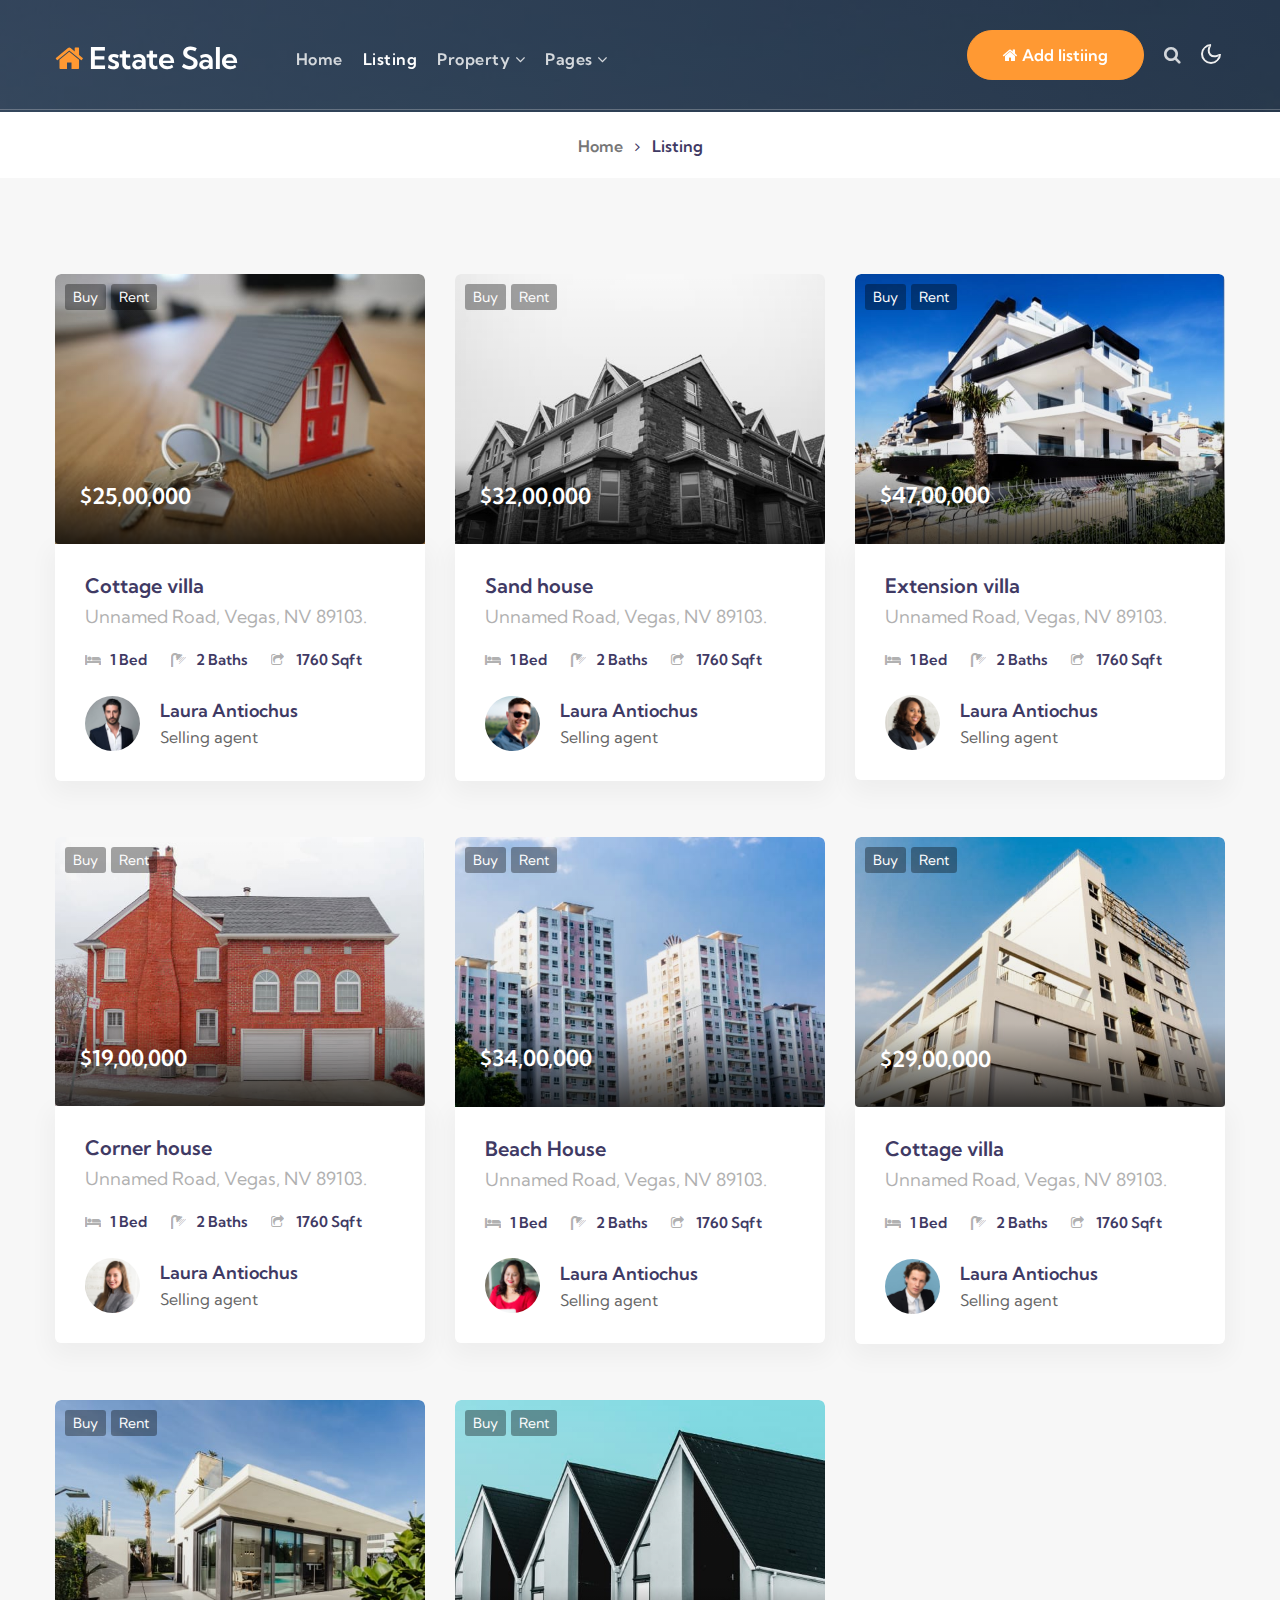
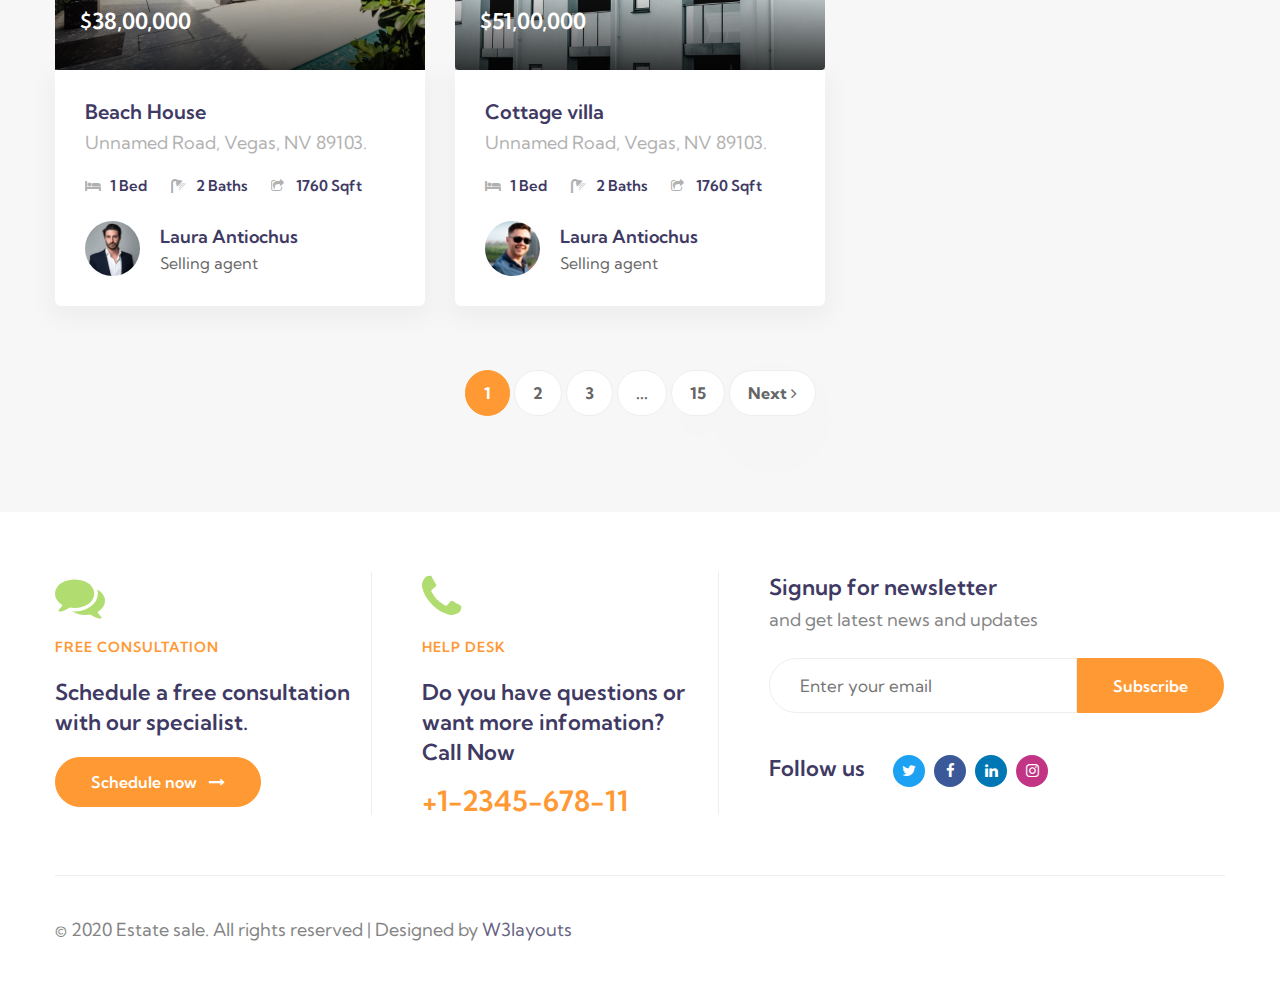
==== estatesale-starter_Free28-10-2020_1078274379/starter/listing.html @ eea65ff7 "Base de la pagina" ====
<!--
Author: W3layouts
Author URL: http://w3layouts.com
-->
<!doctype html>
<html lang="en">
  <head>
    <!-- Required meta tags -->
    <meta charset="utf-8">
    <meta name="viewport" content="width=device-width, initial-scale=1, shrink-to-fit=no">

    <title>Estate sale - Real Estate Category Bootstrap Responsive Website Template - Listing : W3layouts</title>

    <!-- google fonts -->
    <link href="//fonts.googleapis.com/css2?family=Kumbh+Sans:wght@300;400;700&display=swap" rel="stylesheet">

    <!-- Template CSS -->
    <link rel="stylesheet" href="assets/css/style-starter.css">
  </head>
  <body>

<!--header-->
<header id="site-header" class="fixed-top">
  <div class="container">
      <nav class="navbar navbar-expand-lg stroke px-0">
          <h1> <a class="navbar-brand" href="index.html">
                  <span class="fa fa-home"></span> Estate sale
              </a></h1>
          <!-- if logo is image enable this   
  <a class="navbar-brand" href="#index.html">
      <img src="image-path" alt="Your logo" title="Your logo" style="height:35px;" />
  </a> -->
          <button class="navbar-toggler  collapsed bg-gradient" type="button" data-toggle="collapse"
              data-target="#navbarTogglerDemo02" aria-controls="navbarTogglerDemo02" aria-expanded="false"
              aria-label="Toggle navigation">
              <span class="navbar-toggler-icon fa icon-expand fa-bars"></span>
              <span class="navbar-toggler-icon fa icon-close fa-times"></span>
          </button>

          <div class="collapse navbar-collapse" id="navbarTogglerDemo02">
              <ul class="navbar-nav ml-lg-5 mr-auto">
                  <li class="nav-item @@home__active">
                      <a class="nav-link" href="index.html">Home <span class="sr-only">(current)</span></a>
                  </li>
                  <li class="nav-item active">
                      <a class="nav-link" href="listing.html">Listing</a>
                  </li>
                  <li class="nav-item dropdown @@property__active">
                      <a class="nav-link dropdown-toggle" href="#url" id="navbarDropdown" role="button"
                          data-toggle="dropdown" aria-haspopup="true" aria-expanded="false">
                          Property <span class="fa fa-angle-down"></span>
                      </a>
                      <div class="dropdown-menu" aria-labelledby="navbarDropdown">
                          <a class="dropdown-item @@ps__active" href="property-single.html">Single property</a>
                      </div>
                  </li>
                  <li class="nav-item dropdown @@pages__active">
                      <a class="nav-link dropdown-toggle" href="#url" id="navbarDropdown" role="button"
                          data-toggle="dropdown" aria-haspopup="true" aria-expanded="false">
                          Pages <span class="fa fa-angle-down"></span>
                      </a>
                      <div class="dropdown-menu" aria-labelledby="navbarDropdown">
                          <a class="dropdown-item @@about__active" href="about.html">About us</a>
                          <a class="dropdown-item @@contact__active" href="contact.html">Contact us</a>
                      </div>
                  </li>
              </ul>
              <div class="top-quote mt-lg-0">
                  <a href="#buytheme" class="btn btn-style btn-primary"><span class="fa fa-home"></span> Add
                      listiing</a>
              </div>
              <!--/search-right-->
              <div class="search mx-3">
                  <input class="search_box" type="checkbox" id="search_box">
                  <label class="fa fa-search" for="search_box"></label>
                  <div class="search_form">
                      <form action="error.html" method="GET">
                          <input type="text" placeholder="Search"><input type="submit" value="search">
                      </form>
                  </div>
              </div>
              <!--//search-right-->
          </div>

          <!-- toggle switch for light and dark theme -->
          <div class="mobile-position">
              <nav class="navigation">
                  <div class="theme-switch-wrapper">
                      <label class="theme-switch" for="checkbox">
                          <input type="checkbox" id="checkbox">
                          <div class="mode-container">
                              <i class="gg-sun"></i>
                              <i class="gg-moon"></i>
                          </div>
                      </label>
                  </div>
              </nav>
          </div>
          <!-- //toggle switch for light and dark theme -->
      </nav>
  </div>
</header>
<!--/header-->
<section class="w3l-about-breadcrumb">
    <div class="breadcrumb-bg breadcrumb-bg-about pt-5">
        <div class="container pt-lg-5 py-3">
        </div>
    </div>
</section>
<section class="w3l-breadcrumb">
    <div class="container">
        <ul class="breadcrumbs-custom-path">
            <li><a href="index.html">Home</a></li>
            <li class="active"><span class="fa fa-angle-right mx-2" aria-hidden="true"></span> Listing</li>
        </ul>
    </div>
</section>
<section class="locations-1" id="locations">
    <div class="locations py-5">
        <div class="container py-lg-5 py-md-4 py-2">
            <div class="row">
                <div class="col-lg-4 col-md-6 listing-img">
                    <a href="#url">
                        <div class="box16">
                            <div class="rentext-listing-category"><span>Buy</span><span>Rent</span></div>
                            <img class="img-fluid" src="assets/images/p1.jpg" alt="">
                            <div class="box-content">
                                <h3 class="title">$25,00,000</h3>
                            </div>
                        </div>
                    </a>
                    <div class="listing-details blog-details align-self">
                        <h4 class="user_title agent">
                            <a href="#url">Cottage villa</a>
                        </h4>
                        <p class="user_position">Unnamed Road, Vegas, NV 89103.</p>
                        <ul class="mt-3 estate-info">
                            <li><span class="fa fa-bed"></span> 1 Bed</li>
                            <li><span class="fa fa-shower"></span> 2 Baths</li>
                            <li><span class="fa fa-share-square-o"></span> 1760 Sqft</li>
                        </ul>
                        <div class="author align-items-center mt-4">
                            <a href="#img" class="comment-img">
                                <img src="assets/images/team1.jpg" alt="" class="img-fluid">
                            </a>
                            <ul class="blog-meta">
                                <li>
                                    <a href="#url">Laura Antiochus </a>
                                </li>
                                <li class="meta-item blog-lesson">
                                    <span class="meta-value"> Selling agent</span>
                                </li>
                            </ul>
                        </div>
                    </div>
                </div>
                <div class="col-lg-4 col-md-6 listing-img mt-md-0 mt-5">
                    <a href="#url">
                        <div class="box16">
                            <div class="rentext-listing-category"><span>Buy</span><span>Rent</span></div>
                            <img class="img-fluid" src="assets/images/p2.jpg" alt="">
                            <div class="box-content">
                                <h3 class="title">$32,00,000</h3>

                            </div>
                        </div>
                    </a>
                    <div class="listing-details blog-details align-self">
                        <h4 class="user_title agent">
                            <a href="#url">Sand house</a>
                        </h4>
                        <p class="user_position">Unnamed Road, Vegas, NV 89103.</p>
                        <ul class="mt-3 estate-info">
                            <li><span class="fa fa-bed"></span> 1 Bed</li>
                            <li><span class="fa fa-shower"></span> 2 Baths</li>
                            <li><span class="fa fa-share-square-o"></span> 1760 Sqft</li>
                        </ul>
                        <div class="author align-items-center mt-4">
                            <a href="#img" class="comment-img">
                                <img src="assets/images/team2.jpg" alt="" class="img-fluid">
                            </a>
                            <ul class="blog-meta">
                                <li>
                                    <a href="#url">Laura Antiochus </a>
                                </li>
                                <li class="meta-item blog-lesson">
                                    <span class="meta-value"> Selling agent</span>
                                </li>
                            </ul>
                        </div>
                    </div>
                </div>
                <div class="col-lg-4 col-md-6 listing-img mt-lg-0 pt-lg-0 mt-5 pt-md-2">
                    <a href="#url">
                        <div class="box16">
                            <div class="rentext-listing-category"><span>Buy</span><span>Rent</span></div>
                            <img class="img-fluid" src="assets/images/p3.jpg" alt="">
                            <div class="box-content">
                                <h3 class="title">$47,00,000</h3>

                            </div>
                        </div>
                    </a>
                    <div class="listing-details blog-details align-self">
                        <h4 class="user_title agent">
                            <a href="#url">Extension villa</a>
                        </h4>
                        <p class="user_position">Unnamed Road, Vegas, NV 89103.</p>
                        <ul class="mt-3 estate-info">
                            <li><span class="fa fa-bed"></span> 1 Bed</li>
                            <li><span class="fa fa-shower"></span> 2 Baths</li>
                            <li><span class="fa fa-share-square-o"></span> 1760 Sqft</li>
                        </ul>
                        <div class="author align-items-center mt-4">
                            <a href="#img" class="comment-img">
                                <img src="assets/images/team3.jpg" alt="" class="img-fluid">
                            </a>
                            <ul class="blog-meta">
                                <li>
                                    <a href="#url">Laura Antiochus </a>
                                </li>
                                <li class="meta-item blog-lesson">
                                    <span class="meta-value"> Selling agent</span>
                                </li>
                            </ul>
                        </div>
                    </div>
                </div>
                <div class="col-lg-4 col-md-6 listing-img mt-5 pt-md-2">
                    <a href="#url">
                        <div class="box16">
                            <div class="rentext-listing-category"><span>Buy</span><span>Rent</span></div>
                            <img class="img-fluid" src="assets/images/p4.jpg" alt="">
                            <div class="box-content">
                                <h3 class="title">$19,00,000</h3>

                            </div>
                        </div>
                    </a>
                    <div class="listing-details blog-details align-self">
                        <h4 class="user_title agent">
                            <a href="#url">Corner house</a>
                        </h4>
                        <p class="user_position">Unnamed Road, Vegas, NV 89103.</p>
                        <ul class="mt-3 estate-info">
                            <li><span class="fa fa-bed"></span> 1 Bed</li>
                            <li><span class="fa fa-shower"></span> 2 Baths</li>
                            <li><span class="fa fa-share-square-o"></span> 1760 Sqft</li>
                        </ul>
                        <div class="author align-items-center mt-4">
                            <a href="#img" class="comment-img">
                                <img src="assets/images/team4.jpg" alt="" class="img-fluid">
                            </a>
                            <ul class="blog-meta">
                                <li>
                                    <a href="#url">Laura Antiochus </a>
                                </li>
                                <li class="meta-item blog-lesson">
                                    <span class="meta-value"> Selling agent</span>
                                </li>
                            </ul>
                        </div>
                    </div>
                </div>
                <div class="col-lg-4 col-md-6 listing-img mt-5 pt-md-2">
                    <a href="#url">
                        <div class="box16">
                            <div class="rentext-listing-category"><span>Buy</span><span>Rent</span></div>
                            <img class="img-fluid" src="assets/images/p5.jpg" alt="">
                            <div class="box-content">
                                <h3 class="title">$34,00,000</h3>

                            </div>
                        </div>
                    </a>
                    <div class="listing-details blog-details align-self">
                        <h4 class="user_title agent">
                            <a href="#url">Beach House</a>
                        </h4>
                        <p class="user_position">Unnamed Road, Vegas, NV 89103.</p>
                        <ul class="mt-3 estate-info">
                            <li><span class="fa fa-bed"></span> 1 Bed</li>
                            <li><span class="fa fa-shower"></span> 2 Baths</li>
                            <li><span class="fa fa-share-square-o"></span> 1760 Sqft</li>
                        </ul>
                        <div class="author align-items-center mt-4">
                            <a href="#img" class="comment-img">
                                <img src="assets/images/team5.jpg" alt="" class="img-fluid">
                            </a>
                            <ul class="blog-meta">
                                <li>
                                    <a href="#url">Laura Antiochus </a>
                                </li>
                                <li class="meta-item blog-lesson">
                                    <span class="meta-value"> Selling agent</span>
                                </li>
                            </ul>
                        </div>
                    </div>
                </div>
                <div class="col-lg-4 col-md-6 listing-img mt-5 pt-md-2">
                    <a href="#url">
                        <div class="box16">
                            <div class="rentext-listing-category"><span>Buy</span><span>Rent</span></div>
                            <img class="img-fluid" src="assets/images/p6.jpg" alt="">
                            <div class="box-content">
                                <h3 class="title">$29,00,000</h3>
                            </div>
                        </div>
                    </a>
                    <div class="listing-details blog-details align-self">
                        <h4 class="user_title agent">
                            <a href="#url">Cottage villa</a>
                        </h4>
                        <p class="user_position">Unnamed Road, Vegas, NV 89103.</p>
                        <ul class="mt-3 estate-info">
                            <li><span class="fa fa-bed"></span> 1 Bed</li>
                            <li><span class="fa fa-shower"></span> 2 Baths</li>
                            <li><span class="fa fa-share-square-o"></span> 1760 Sqft</li>
                        </ul>
                        <div class="author align-items-center mt-4">
                            <a href="#img" class="comment-img">
                                <img src="assets/images/team6.jpg" alt="" class="img-fluid">
                            </a>
                            <ul class="blog-meta">
                                <li>
                                    <a href="#url">Laura Antiochus </a>
                                </li>
                                <li class="meta-item blog-lesson">
                                    <span class="meta-value"> Selling agent</span>
                                </li>
                            </ul>
                        </div>
                    </div>
                </div>
                <div class="col-lg-4 col-md-6 listing-img mt-5 pt-md-2">
                    <a href="#url">
                        <div class="box16">
                            <div class="rentext-listing-category"><span>Buy</span><span>Rent</span></div>
                            <img class="img-fluid" src="assets/images/p7.jpg" alt="">
                            <div class="box-content">
                                <h3 class="title">$38,00,000</h3>

                            </div>
                        </div>
                    </a>
                    <div class="listing-details blog-details align-self">
                        <h4 class="user_title agent">
                            <a href="#url">Beach House</a>
                        </h4>
                        <p class="user_position">Unnamed Road, Vegas, NV 89103.</p>
                        <ul class="mt-3 estate-info">
                            <li><span class="fa fa-bed"></span> 1 Bed</li>
                            <li><span class="fa fa-shower"></span> 2 Baths</li>
                            <li><span class="fa fa-share-square-o"></span> 1760 Sqft</li>
                        </ul>
                        <div class="author align-items-center mt-4">
                            <a href="#img" class="comment-img">
                                <img src="assets/images/team1.jpg" alt="" class="img-fluid">
                            </a>
                            <ul class="blog-meta">
                                <li>
                                    <a href="#url">Laura Antiochus </a>
                                </li>
                                <li class="meta-item blog-lesson">
                                    <span class="meta-value"> Selling agent</span>
                                </li>
                            </ul>
                        </div>
                    </div>
                </div>
                <div class="col-lg-4 col-md-6 listing-img mt-5 pt-md-2">
                    <a href="#url">
                        <div class="box16">
                            <div class="rentext-listing-category"><span>Buy</span><span>Rent</span></div>
                            <img class="img-fluid" src="assets/images/p8.jpg" alt="">
                            <div class="box-content">
                                <h3 class="title">$51,00,000</h3>
                            </div>
                        </div>
                    </a>
                    <div class="listing-details blog-details align-self">
                        <h4 class="user_title agent">
                            <a href="#url">Cottage villa</a>
                        </h4>
                        <p class="user_position">Unnamed Road, Vegas, NV 89103.</p>
                        <ul class="mt-3 estate-info">
                            <li><span class="fa fa-bed"></span> 1 Bed</li>
                            <li><span class="fa fa-shower"></span> 2 Baths</li>
                            <li><span class="fa fa-share-square-o"></span> 1760 Sqft</li>
                        </ul>
                        <div class="author align-items-center mt-4">
                            <a href="#img" class="comment-img">
                                <img src="assets/images/team2.jpg" alt="" class="img-fluid">
                            </a>
                            <ul class="blog-meta">
                                <li>
                                    <a href="#url">Laura Antiochus </a>
                                </li>
                                <li class="meta-item blog-lesson">
                                    <span class="meta-value"> Selling agent</span>
                                </li>
                            </ul>
                        </div>
                    </div>
                </div>
            </div>

            <!-- pagination -->
            <div class="pagination-wrapper mt-5 pt-lg-3 text-center">
                <ul class="page-pagination">
                    <li><span aria-current="page" class="page-numbers current">1</span></li>
                    <li><a class="page-numbers" href="#url">2</a></li>
                    <li><a class="page-numbers" href="#url">3</a></li>
                    <li><a class="page-numbers" href="#url">...</a></li>
                    <li><a class="page-numbers" href="#url">15</a></li>
                    <li><a class="next" href="#url">Next <span class="fa fa-angle-right"></span></a></li>
                </ul>
            </div>
            <!-- //pagination -->
        </div>
    </div>
</section>
 <!-- footers 20 -->
 <section class="w3l-footers-20">
  <div class="footers20">
    <div class="container">
      <div class="footers20-content">
        <div class="d-grid grid-col-4 grids-content">
          <div class="column">
            <a href="#url" class="link"><span class="fa fa-comments"></span></a>
            <a href="#url" class="title-small">Free consultation</a>
            <h4>Schedule a free consultation with our specialist.</h4>
            <a href="#buytheme" class="btn btn-style btn-primary"> Schedule now
              <span class="fa fa-long-arrow-right ml-2"></span> </a>
          </div>
          <div class="column">
            <a href="#url" class="link"><span class="fa fa-phone"></span></a>
            <a href="#url" class="title-small">help desk</a>
            <h4>Do you have questions or want more infomation? Call Now</h4>
            <a href="tel:+1-2345-678-11">
              <p class="contact-phone mt-2"><span class="lnr lnr-phone-handset"></span> +1-2345-678-11
              </p>
            </a>
          </div>
          <div class="column mt-lg-0 mt-md-5">
            <h4 class="mb-1">Signup for newsletter</h4>
            <p>and get latest news and updates</p>
            <form action="#" class="subscribe-form mt-4" method="post">
              <div class="form-group">
                <input type="email" name="subscribe" placeholder="Enter your email" required="">
                <button class="btn btn-style btn-primary">Subscribe</button>
              </div>
            </form>
            <ul class="footers-17_social">
              <h4 class="d-inline mr-4">Follow us</h4>
              <li><a href="#url" class="twitter"><span class="fa fa-twitter"></span></a></li>
              <li><a href="#url" class="facebook"><span class="fa fa-facebook"></span></a></li>
              <li><a href="#url" class="linkedin"><span class="fa fa-linkedin"></span></a></li>
              <li><a href="#url" class="instagram"><span class="fa fa-instagram"></span></a></li>
            </ul>
          </div>
        </div>
        <div class="d-grid grid-col-3 grids-content1 bottom-border">
          <div class="columns copyright-grid align-self">
            <p class="copy-footer-29">© 2020 Estate sale. All rights reserved | Designed by <a
                href="https://w3layouts.com">W3layouts</a></p>
          </div>
        </div>
      </div>
    </div>
  </div>
  <!-- move top -->
  <button onclick="topFunction()" id="movetop" title="Go to top">
    &#10548;
  </button>
  <script>
    // When the user scrolls down 20px from the top of the document, show the button
    window.onscroll = function () {
      scrollFunction()
    };

    function scrollFunction() {
      if (document.body.scrollTop > 20 || document.documentElement.scrollTop > 20) {
        document.getElementById("movetop").style.display = "block";
      } else {
        document.getElementById("movetop").style.display = "none";
      }
    }

    // When the user clicks on the button, scroll to the top of the document
    function topFunction() {
      document.body.scrollTop = 0;
      document.documentElement.scrollTop = 0;
    }
  </script>
  <!-- /move top -->
</section>

<!-- jQuery and Bootstrap JS -->
<script src="assets/js/jquery-3.3.1.min.js"></script>

<script src="assets/js/theme-change.js"></script><!-- theme switch js (light and dark)-->

<!-- stats number counter-->
<script src="assets/js/jquery.waypoints.min.js"></script>
<script src="assets/js/jquery.countup.js"></script>
<script>
  $('.counter').countUp();
</script>
<!-- //stats number counter -->

<!-- owlcarousel -->
<script src="assets/js/owl.carousel.js"></script>
<!-- script for blog post slider -->
<script>
  $(document).ready(function () {
    $('.owl-blog').owlCarousel({
      loop: true,
      margin: 30,
      nav: false,
      responsiveClass: true,
      autoplay: false,
      autoplayTimeout: 5000,
      autoplaySpeed: 1000,
      autoplayHoverPause: false,
      responsive: {
        0: {
          items: 1,
          nav: true
        },
        480: {
          items: 1,
          nav: true
        },
        700: {
          items: 1,
          nav: true
        },
        1090: {
          items: 1,
          nav: true
        }
      }
    })
  })
</script>
<!-- //script for blog post slider -->

<!-- script for tesimonials carousel slider -->
<script>
  $(document).ready(function () {
    $("#owl-demo1").owlCarousel({
      loop: true,
      nav: false,
      margin: 50,
      responsiveClass: true,
      responsive: {
        0: {
          items: 1,
          nav: false
        },
        736: {
          items: 1,
          nav: false
        }
      }
    })
  })
</script>
<!-- //script for tesimonials carousel slider -->

<script src="assets/js/jquery.magnific-popup.min.js"></script>
<script>
  $(document).ready(function () {
    $('.popup-with-zoom-anim').magnificPopup({
      type: 'inline',

      fixedContentPos: false,
      fixedBgPos: true,

      overflowY: 'auto',

      closeBtnInside: true,
      preloader: false,

      midClick: true,
      removalDelay: 300,
      mainClass: 'my-mfp-zoom-in'
    });

    $('.popup-with-move-anim').magnificPopup({
      type: 'inline',

      fixedContentPos: false,
      fixedBgPos: true,

      overflowY: 'auto',

      closeBtnInside: true,
      preloader: false,

      midClick: true,
      removalDelay: 300,
      mainClass: 'my-mfp-slide-bottom'
    });
  });
</script>

<!-- disable body scroll which navbar is in active -->
<script>
  $(function () {
    $('.navbar-toggler').click(function () {
      $('body').toggleClass('noscroll');
    })
  });
</script>
<!-- disable body scroll which navbar is in active -->

<!-- MENU-JS -->
<script>
  $(window).on("scroll", function () {
    var scroll = $(window).scrollTop();

    if (scroll >= 80) {
      $("#site-header").addClass("nav-fixed");
    } else {
      $("#site-header").removeClass("nav-fixed");
    }
  });

  //Main navigation Active Class Add Remove
  $(".navbar-toggler").on("click", function () {
    $("header").toggleClass("active");
  });
  $(document).on("ready", function () {
    if ($(window).width() > 991) {
      $("header").removeClass("active");
    }
    $(window).on("resize", function () {
      if ($(window).width() > 991) {
        $("header").removeClass("active");
      }
    });
  });
</script>
<!-- //MENU-JS -->

<!-- bootstrap -->
<script src="assets/js/bootstrap.min.js"></script>

</body>

</html>
---- estatesale-starter_Free28-10-2020_1078274379/starter/assets/css/style-starter.css ----
@charset "UTF-8";
/*--
Author: W3layouts
Author URL: http://w3layouts.com
--*/
/*!
 * Bootstrap v4.4.1 (https://getbootstrap.com/)
 * Copyright 2011-2019 The Bootstrap Authors
 * Copyright 2011-2019 Twitter, Inc.
 * Licensed under MIT (https://github.com/twbs/bootstrap/blob/master/LICENSE)
 */
:root {
  --blue: #007bff;
  --indigo: #6610f2;
  --purple: #6f42c1;
  --pink: #e83e8c;
  --red: #dc3545;
  --orange: #fd7e14;
  --yellow: #ffc107;
  --green: #28a745;
  --teal: #20c997;
  --cyan: #17a2b8;
  --white: #fff;
  --gray: #6c757d;
  --gray-dark: #343a40;
  --primary: #f93;
  --secondary: #68d585;
  --success: #28a745;
  --info: #17a2b8;
  --warning: #ffc107;
  --danger: #dc3545;
  --light: #f8f9fa;
  --dark: #343a40;
  --breakpoint-xs: 0;
  --breakpoint-sm: 576px;
  --breakpoint-md: 768px;
  --breakpoint-lg: 992px;
  --breakpoint-xl: 1200px;
  --font-family-sans-serif: -apple-system, BlinkMacSystemFont, "Segoe UI", Roboto, "Helvetica Neue", Arial, "Noto Sans", sans-serif, "Apple Color Emoji", "Segoe UI Emoji", "Segoe UI Symbol", "Noto Color Emoji";
  --font-family-monospace: SFMono-Regular, Menlo, Monaco, Consolas, "Liberation Mono", "Courier New", monospace; }

*,
*::before,
*::after {
  box-sizing: border-box; }

html {
  font-family: sans-serif;
  line-height: 1.15;
  -webkit-text-size-adjust: 100%;
  -webkit-tap-highlight-color: rgba(0, 0, 0, 0); }

article, aside, figcaption, figure, footer, header, hgroup, main, nav, section {
  display: block; }

body {
  margin: 0;
  font-family: -apple-system, BlinkMacSystemFont, "Segoe UI", Roboto, "Helvetica Neue", Arial, "Noto Sans", sans-serif, "Apple Color Emoji", "Segoe UI Emoji", "Segoe UI Symbol", "Noto Color Emoji";
  font-size: 1rem;
  font-weight: 400;
  line-height: 1.5;
  color: #212529;
  text-align: left;
  background-color: #fff; }

[tabindex="-1"]:focus:not(:focus-visible) {
  outline: 0 !important; }

hr {
  box-sizing: content-box;
  height: 0;
  overflow: visible; }

h1, h2, h3, h4, h5, h6 {
  margin-top: 0;
  margin-bottom: 0.5rem; }

p {
  margin-top: 0;
  margin-bottom: 1rem; }

abbr[title],
abbr[data-original-title] {
  text-decoration: underline;
  -webkit-text-decoration: underline dotted;
          text-decoration: underline dotted;
  cursor: help;
  border-bottom: 0;
  -webkit-text-decoration-skip-ink: none;
          text-decoration-skip-ink: none; }

address {
  margin-bottom: 1rem;
  font-style: normal;
  line-height: inherit; }

ol,
ul,
dl {
  margin-top: 0;
  margin-bottom: 1rem; }

ol ol,
ul ul,
ol ul,
ul ol {
  margin-bottom: 0; }

dt {
  font-weight: 700; }

dd {
  margin-bottom: .5rem;
  margin-left: 0; }

blockquote {
  margin: 0 0 1rem; }

b,
strong {
  font-weight: bolder; }

small {
  font-size: 80%; }

sub,
sup {
  position: relative;
  font-size: 75%;
  line-height: 0;
  vertical-align: baseline; }

sub {
  bottom: -.25em; }

sup {
  top: -.5em; }

a {
  color: #f93;
  text-decoration: none;
  background-color: transparent; }
  a:hover {
    color: #e67300;
    text-decoration: underline; }

a:not([href]) {
  color: inherit;
  text-decoration: none; }
  a:not([href]):hover {
    color: inherit;
    text-decoration: none; }

pre,
code,
kbd,
samp {
  font-family: SFMono-Regular, Menlo, Monaco, Consolas, "Liberation Mono", "Courier New", monospace;
  font-size: 1em; }

pre {
  margin-top: 0;
  margin-bottom: 1rem;
  overflow: auto; }

figure {
  margin: 0 0 1rem; }

img {
  vertical-align: middle;
  border-style: none; }

svg {
  overflow: hidden;
  vertical-align: middle; }

table {
  border-collapse: collapse; }

caption {
  padding-top: 0.75rem;
  padding-bottom: 0.75rem;
  color: #6c757d;
  text-align: left;
  caption-side: bottom; }

th {
  text-align: inherit; }

label {
  display: inline-block;
  margin-bottom: 0.5rem; }

button {
  border-radius: 0; }

button:focus {
  outline: 1px dotted;
  outline: 5px auto -webkit-focus-ring-color; }

input,
button,
select,
optgroup,
textarea {
  margin: 0;
  font-family: inherit;
  font-size: inherit;
  line-height: inherit; }

button,
input {
  overflow: visible; }

button,
select {
  text-transform: none; }

select {
  word-wrap: normal; }

button,
[type="button"],
[type="reset"],
[type="submit"] {
  -webkit-appearance: button; }

button:not(:disabled),
[type="button"]:not(:disabled),
[type="reset"]:not(:disabled),
[type="submit"]:not(:disabled) {
  cursor: pointer; }

button::-moz-focus-inner,
[type="button"]::-moz-focus-inner,
[type="reset"]::-moz-focus-inner,
[type="submit"]::-moz-focus-inner {
  padding: 0;
  border-style: none; }

input[type="radio"],
input[type="checkbox"] {
  box-sizing: border-box;
  padding: 0; }

input[type="date"],
input[type="time"],
input[type="datetime-local"],
input[type="month"] {
  -webkit-appearance: listbox; }

textarea {
  overflow: auto;
  resize: vertical; }

fieldset {
  min-width: 0;
  padding: 0;
  margin: 0;
  border: 0; }

legend {
  display: block;
  width: 100%;
  max-width: 100%;
  padding: 0;
  margin-bottom: .5rem;
  font-size: 1.5rem;
  line-height: inherit;
  color: inherit;
  white-space: normal; }
  @media (max-width: 1200px) {
    legend {
      font-size: calc(1.275rem + 0.3vw) ; } }

progress {
  vertical-align: baseline; }

[type="number"]::-webkit-inner-spin-button,
[type="number"]::-webkit-outer-spin-button {
  height: auto; }

[type="search"] {
  outline-offset: -2px;
  -webkit-appearance: none; }

[type="search"]::-webkit-search-decoration {
  -webkit-appearance: none; }

::-webkit-file-upload-button {
  font: inherit;
  -webkit-appearance: button; }

output {
  display: inline-block; }

summary {
  display: list-item;
  cursor: pointer; }

template {
  display: none; }

[hidden] {
  display: none !important; }

h1, h2, h3, h4, h5, h6,
.h1, .h2, .h3, .h4, .h5, .h6 {
  margin-bottom: 0.5rem;
  font-weight: 500;
  line-height: 1.2; }

h1, .h1 {
  font-size: 2.5rem; }
  @media (max-width: 1200px) {
    h1, .h1 {
      font-size: calc(1.375rem + 1.5vw) ; } }

h2, .h2 {
  font-size: 2rem; }
  @media (max-width: 1200px) {
    h2, .h2 {
      font-size: calc(1.325rem + 0.9vw) ; } }

h3, .h3 {
  font-size: 1.75rem; }
  @media (max-width: 1200px) {
    h3, .h3 {
      font-size: calc(1.3rem + 0.6vw) ; } }

h4, .h4 {
  font-size: 1.5rem; }
  @media (max-width: 1200px) {
    h4, .h4 {
      font-size: calc(1.275rem + 0.3vw) ; } }

h5, .h5 {
  font-size: 1.25rem; }

h6, .h6 {
  font-size: 1rem; }

.lead {
  font-size: 1.25rem;
  font-weight: 300; }

.display-1 {
  font-size: 6rem;
  font-weight: 300;
  line-height: 1.2; }
  @media (max-width: 1200px) {
    .display-1 {
      font-size: calc(1.725rem + 5.7vw) ; } }

.display-2 {
  font-size: 5.5rem;
  font-weight: 300;
  line-height: 1.2; }
  @media (max-width: 1200px) {
    .display-2 {
      font-size: calc(1.675rem + 5.1vw) ; } }

.display-3 {
  font-size: 4.5rem;
  font-weight: 300;
  line-height: 1.2; }
  @media (max-width: 1200px) {
    .display-3 {
      font-size: calc(1.575rem + 3.9vw) ; } }

.display-4 {
  font-size: 3.5rem;
  font-weight: 300;
  line-height: 1.2; }
  @media (max-width: 1200px) {
    .display-4 {
      font-size: calc(1.475rem + 2.7vw) ; } }

hr {
  margin-top: 1rem;
  margin-bottom: 1rem;
  border: 0;
  border-top: 1px solid rgba(0, 0, 0, 0.1); }

small,
.small {
  font-size: 80%;
  font-weight: 400; }

mark,
.mark {
  padding: 0.2em;
  background-color: #fcf8e3; }

.list-unstyled {
  padding-left: 0;
  list-style: none; }

.list-inline {
  padding-left: 0;
  list-style: none; }

.list-inline-item {
  display: inline-block; }
  .list-inline-item:not(:last-child) {
    margin-right: 0.5rem; }

.initialism {
  font-size: 90%;
  text-transform: uppercase; }

.blockquote {
  margin-bottom: 1rem;
  font-size: 1.25rem; }

.blockquote-footer {
  display: block;
  font-size: 80%;
  color: #6c757d; }
  .blockquote-footer::before {
    content: "\2014\00A0"; }

.img-fluid {
  max-width: 100%;
  height: auto; }

.img-thumbnail {
  padding: 0.25rem;
  background-color: #fff;
  border: 1px solid #dee2e6;
  border-radius: 0.25rem;
  max-width: 100%;
  height: auto; }

.figure {
  display: inline-block; }

.figure-img {
  margin-bottom: 0.5rem;
  line-height: 1; }

.figure-caption {
  font-size: 90%;
  color: #6c757d; }

code {
  font-size: 87.5%;
  color: #e83e8c;
  word-wrap: break-word; }
  a > code {
    color: inherit; }

kbd {
  padding: 0.2rem 0.4rem;
  font-size: 87.5%;
  color: #fff;
  background-color: #212529;
  border-radius: 0.2rem; }
  kbd kbd {
    padding: 0;
    font-size: 100%;
    font-weight: 700; }

pre {
  display: block;
  font-size: 87.5%;
  color: #212529; }
  pre code {
    font-size: inherit;
    color: inherit;
    word-break: normal; }

.pre-scrollable {
  max-height: 340px;
  overflow-y: scroll; }

.container {
  width: 100%;
  padding-right: 15px;
  padding-left: 15px;
  margin-right: auto;
  margin-left: auto; }
  @media (min-width: 576px) {
    .container {
      max-width: 540px; } }
  @media (min-width: 768px) {
    .container {
      max-width: 720px; } }
  @media (min-width: 992px) {
    .container {
      max-width: 960px; } }
  @media (min-width: 1200px) {
    .container {
      max-width: 1140px; } }

.container-fluid, .container-sm, .container-md, .container-lg, .container-xl {
  width: 100%;
  padding-right: 15px;
  padding-left: 15px;
  margin-right: auto;
  margin-left: auto; }

@media (min-width: 576px) {
  .container, .container-sm {
    max-width: 540px; } }

@media (min-width: 768px) {
  .container, .container-sm, .container-md {
    max-width: 720px; } }

@media (min-width: 992px) {
  .container, .container-sm, .container-md, .container-lg {
    max-width: 960px; } }

@media (min-width: 1200px) {
  .container, .container-sm, .container-md, .container-lg, .container-xl {
    max-width: 1140px; } }

.row {
  display: flex;
  flex-wrap: wrap;
  margin-right: -15px;
  margin-left: -15px; }

.no-gutters {
  margin-right: 0;
  margin-left: 0; }
  .no-gutters > .col,
  .no-gutters > [class*="col-"] {
    padding-right: 0;
    padding-left: 0; }

.col-1, .col-2, .col-3, .col-4, .col-5, .col-6, .col-7, .col-8, .col-9, .col-10, .col-11, .col-12, .col,
.col-auto, .col-sm-1, .col-sm-2, .col-sm-3, .col-sm-4, .col-sm-5, .col-sm-6, .col-sm-7, .col-sm-8, .col-sm-9, .col-sm-10, .col-sm-11, .col-sm-12, .col-sm,
.col-sm-auto, .col-md-1, .col-md-2, .col-md-3, .col-md-4, .col-md-5, .col-md-6, .col-md-7, .col-md-8, .col-md-9, .col-md-10, .col-md-11, .col-md-12, .col-md,
.col-md-auto, .col-lg-1, .col-lg-2, .col-lg-3, .col-lg-4, .col-lg-5, .col-lg-6, .col-lg-7, .col-lg-8, .col-lg-9, .col-lg-10, .col-lg-11, .col-lg-12, .col-lg,
.col-lg-auto, .col-xl-1, .col-xl-2, .col-xl-3, .col-xl-4, .col-xl-5, .col-xl-6, .col-xl-7, .col-xl-8, .col-xl-9, .col-xl-10, .col-xl-11, .col-xl-12, .col-xl,
.col-xl-auto {
  position: relative;
  width: 100%;
  padding-right: 15px;
  padding-left: 15px; }

.col {
  flex-basis: 0;
  flex-grow: 1;
  max-width: 100%; }

.row-cols-1 > * {
  flex: 0 0 100%;
  max-width: 100%; }

.row-cols-2 > * {
  flex: 0 0 50%;
  max-width: 50%; }

.row-cols-3 > * {
  flex: 0 0 33.33333%;
  max-width: 33.33333%; }

.row-cols-4 > * {
  flex: 0 0 25%;
  max-width: 25%; }

.row-cols-5 > * {
  flex: 0 0 20%;
  max-width: 20%; }

.row-cols-6 > * {
  flex: 0 0 16.66667%;
  max-width: 16.66667%; }

.col-auto {
  flex: 0 0 auto;
  width: auto;
  max-width: 100%; }

.col-1 {
  flex: 0 0 8.33333%;
  max-width: 8.33333%; }

.col-2 {
  flex: 0 0 16.66667%;
  max-width: 16.66667%; }

.col-3 {
  flex: 0 0 25%;
  max-width: 25%; }

.col-4 {
  flex: 0 0 33.33333%;
  max-width: 33.33333%; }

.col-5 {
  flex: 0 0 41.66667%;
  max-width: 41.66667%; }

.col-6 {
  flex: 0 0 50%;
  max-width: 50%; }

.col-7 {
  flex: 0 0 58.33333%;
  max-width: 58.33333%; }

.col-8 {
  flex: 0 0 66.66667%;
  max-width: 66.66667%; }

.col-9 {
  flex: 0 0 75%;
  max-width: 75%; }

.col-10 {
  flex: 0 0 83.33333%;
  max-width: 83.33333%; }

.col-11 {
  flex: 0 0 91.66667%;
  max-width: 91.66667%; }

.col-12 {
  flex: 0 0 100%;
  max-width: 100%; }

.order-first {
  order: -1; }

.order-last {
  order: 13; }

.order-0 {
  order: 0; }

.order-1 {
  order: 1; }

.order-2 {
  order: 2; }

.order-3 {
  order: 3; }

.order-4 {
  order: 4; }

.order-5 {
  order: 5; }

.order-6 {
  order: 6; }

.order-7 {
  order: 7; }

.order-8 {
  order: 8; }

.order-9 {
  order: 9; }

.order-10 {
  order: 10; }

.order-11 {
  order: 11; }

.order-12 {
  order: 12; }

.offset-1 {
  margin-left: 8.33333%; }

.offset-2 {
  margin-left: 16.66667%; }

.offset-3 {
  margin-left: 25%; }

.offset-4 {
  margin-left: 33.33333%; }

.offset-5 {
  margin-left: 41.66667%; }

.offset-6 {
  margin-left: 50%; }

.offset-7 {
  margin-left: 58.33333%; }

.offset-8 {
  margin-left: 66.66667%; }

.offset-9 {
  margin-left: 75%; }

.offset-10 {
  margin-left: 83.33333%; }

.offset-11 {
  margin-left: 91.66667%; }

@media (min-width: 576px) {
  .col-sm {
    flex-basis: 0;
    flex-grow: 1;
    max-width: 100%; }
  .row-cols-sm-1 > * {
    flex: 0 0 100%;
    max-width: 100%; }
  .row-cols-sm-2 > * {
    flex: 0 0 50%;
    max-width: 50%; }
  .row-cols-sm-3 > * {
    flex: 0 0 33.33333%;
    max-width: 33.33333%; }
  .row-cols-sm-4 > * {
    flex: 0 0 25%;
    max-width: 25%; }
  .row-cols-sm-5 > * {
    flex: 0 0 20%;
    max-width: 20%; }
  .row-cols-sm-6 > * {
    flex: 0 0 16.66667%;
    max-width: 16.66667%; }
  .col-sm-auto {
    flex: 0 0 auto;
    width: auto;
    max-width: 100%; }
  .col-sm-1 {
    flex: 0 0 8.33333%;
    max-width: 8.33333%; }
  .col-sm-2 {
    flex: 0 0 16.66667%;
    max-width: 16.66667%; }
  .col-sm-3 {
    flex: 0 0 25%;
    max-width: 25%; }
  .col-sm-4 {
    flex: 0 0 33.33333%;
    max-width: 33.33333%; }
  .col-sm-5 {
    flex: 0 0 41.66667%;
    max-width: 41.66667%; }
  .col-sm-6 {
    flex: 0 0 50%;
    max-width: 50%; }
  .col-sm-7 {
    flex: 0 0 58.33333%;
    max-width: 58.33333%; }
  .col-sm-8 {
    flex: 0 0 66.66667%;
    max-width: 66.66667%; }
  .col-sm-9 {
    flex: 0 0 75%;
    max-width: 75%; }
  .col-sm-10 {
    flex: 0 0 83.33333%;
    max-width: 83.33333%; }
  .col-sm-11 {
    flex: 0 0 91.66667%;
    max-width: 91.66667%; }
  .col-sm-12 {
    flex: 0 0 100%;
    max-width: 100%; }
  .order-sm-first {
    order: -1; }
  .order-sm-last {
    order: 13; }
  .order-sm-0 {
    order: 0; }
  .order-sm-1 {
    order: 1; }
  .order-sm-2 {
    order: 2; }
  .order-sm-3 {
    order: 3; }
  .order-sm-4 {
    order: 4; }
  .order-sm-5 {
    order: 5; }
  .order-sm-6 {
    order: 6; }
  .order-sm-7 {
    order: 7; }
  .order-sm-8 {
    order: 8; }
  .order-sm-9 {
    order: 9; }
  .order-sm-10 {
    order: 10; }
  .order-sm-11 {
    order: 11; }
  .order-sm-12 {
    order: 12; }
  .offset-sm-0 {
    margin-left: 0; }
  .offset-sm-1 {
    margin-left: 8.33333%; }
  .offset-sm-2 {
    margin-left: 16.66667%; }
  .offset-sm-3 {
    margin-left: 25%; }
  .offset-sm-4 {
    margin-left: 33.33333%; }
  .offset-sm-5 {
    margin-left: 41.66667%; }
  .offset-sm-6 {
    margin-left: 50%; }
  .offset-sm-7 {
    margin-left: 58.33333%; }
  .offset-sm-8 {
    margin-left: 66.66667%; }
  .offset-sm-9 {
    margin-left: 75%; }
  .offset-sm-10 {
    margin-left: 83.33333%; }
  .offset-sm-11 {
    margin-left: 91.66667%; } }

@media (min-width: 768px) {
  .col-md {
    flex-basis: 0;
    flex-grow: 1;
    max-width: 100%; }
  .row-cols-md-1 > * {
    flex: 0 0 100%;
    max-width: 100%; }
  .row-cols-md-2 > * {
    flex: 0 0 50%;
    max-width: 50%; }
  .row-cols-md-3 > * {
    flex: 0 0 33.33333%;
    max-width: 33.33333%; }
  .row-cols-md-4 > * {
    flex: 0 0 25%;
    max-width: 25%; }
  .row-cols-md-5 > * {
    flex: 0 0 20%;
    max-width: 20%; }
  .row-cols-md-6 > * {
    flex: 0 0 16.66667%;
    max-width: 16.66667%; }
  .col-md-auto {
    flex: 0 0 auto;
    width: auto;
    max-width: 100%; }
  .col-md-1 {
    flex: 0 0 8.33333%;
    max-width: 8.33333%; }
  .col-md-2 {
    flex: 0 0 16.66667%;
    max-width: 16.66667%; }
  .col-md-3 {
    flex: 0 0 25%;
    max-width: 25%; }
  .col-md-4 {
    flex: 0 0 33.33333%;
    max-width: 33.33333%; }
  .col-md-5 {
    flex: 0 0 41.66667%;
    max-width: 41.66667%; }
  .col-md-6 {
    flex: 0 0 50%;
    max-width: 50%; }
  .col-md-7 {
    flex: 0 0 58.33333%;
    max-width: 58.33333%; }
  .col-md-8 {
    flex: 0 0 66.66667%;
    max-width: 66.66667%; }
  .col-md-9 {
    flex: 0 0 75%;
    max-width: 75%; }
  .col-md-10 {
    flex: 0 0 83.33333%;
    max-width: 83.33333%; }
  .col-md-11 {
    flex: 0 0 91.66667%;
    max-width: 91.66667%; }
  .col-md-12 {
    flex: 0 0 100%;
    max-width: 100%; }
  .order-md-first {
    order: -1; }
  .order-md-last {
    order: 13; }
  .order-md-0 {
    order: 0; }
  .order-md-1 {
    order: 1; }
  .order-md-2 {
    order: 2; }
  .order-md-3 {
    order: 3; }
  .order-md-4 {
    order: 4; }
  .order-md-5 {
    order: 5; }
  .order-md-6 {
    order: 6; }
  .order-md-7 {
    order: 7; }
  .order-md-8 {
    order: 8; }
  .order-md-9 {
    order: 9; }
  .order-md-10 {
    order: 10; }
  .order-md-11 {
    order: 11; }
  .order-md-12 {
    order: 12; }
  .offset-md-0 {
    margin-left: 0; }
  .offset-md-1 {
    margin-left: 8.33333%; }
  .offset-md-2 {
    margin-left: 16.66667%; }
  .offset-md-3 {
    margin-left: 25%; }
  .offset-md-4 {
    margin-left: 33.33333%; }
  .offset-md-5 {
    margin-left: 41.66667%; }
  .offset-md-6 {
    margin-left: 50%; }
  .offset-md-7 {
    margin-left: 58.33333%; }
  .offset-md-8 {
    margin-left: 66.66667%; }
  .offset-md-9 {
    margin-left: 75%; }
  .offset-md-10 {
    margin-left: 83.33333%; }
  .offset-md-11 {
    margin-left: 91.66667%; } }

@media (min-width: 992px) {
  .col-lg {
    flex-basis: 0;
    flex-grow: 1;
    max-width: 100%; }
  .row-cols-lg-1 > * {
    flex: 0 0 100%;
    max-width: 100%; }
  .row-cols-lg-2 > * {
    flex: 0 0 50%;
    max-width: 50%; }
  .row-cols-lg-3 > * {
    flex: 0 0 33.33333%;
    max-width: 33.33333%; }
  .row-cols-lg-4 > * {
    flex: 0 0 25%;
    max-width: 25%; }
  .row-cols-lg-5 > * {
    flex: 0 0 20%;
    max-width: 20%; }
  .row-cols-lg-6 > * {
    flex: 0 0 16.66667%;
    max-width: 16.66667%; }
  .col-lg-auto {
    flex: 0 0 auto;
    width: auto;
    max-width: 100%; }
  .col-lg-1 {
    flex: 0 0 8.33333%;
    max-width: 8.33333%; }
  .col-lg-2 {
    flex: 0 0 16.66667%;
    max-width: 16.66667%; }
  .col-lg-3 {
    flex: 0 0 25%;
    max-width: 25%; }
  .col-lg-4 {
    flex: 0 0 33.33333%;
    max-width: 33.33333%; }
  .col-lg-5 {
    flex: 0 0 41.66667%;
    max-width: 41.66667%; }
  .col-lg-6 {
    flex: 0 0 50%;
    max-width: 50%; }
  .col-lg-7 {
    flex: 0 0 58.33333%;
    max-width: 58.33333%; }
  .col-lg-8 {
    flex: 0 0 66.66667%;
    max-width: 66.66667%; }
  .col-lg-9 {
    flex: 0 0 75%;
    max-width: 75%; }
  .col-lg-10 {
    flex: 0 0 83.33333%;
    max-width: 83.33333%; }
  .col-lg-11 {
    flex: 0 0 91.66667%;
    max-width: 91.66667%; }
  .col-lg-12 {
    flex: 0 0 100%;
    max-width: 100%; }
  .order-lg-first {
    order: -1; }
  .order-lg-last {
    order: 13; }
  .order-lg-0 {
    order: 0; }
  .order-lg-1 {
    order: 1; }
  .order-lg-2 {
    order: 2; }
  .order-lg-3 {
    order: 3; }
  .order-lg-4 {
    order: 4; }
  .order-lg-5 {
    order: 5; }
  .order-lg-6 {
    order: 6; }
  .order-lg-7 {
    order: 7; }
  .order-lg-8 {
    order: 8; }
  .order-lg-9 {
    order: 9; }
  .order-lg-10 {
    order: 10; }
  .order-lg-11 {
    order: 11; }
  .order-lg-12 {
    order: 12; }
  .offset-lg-0 {
    margin-left: 0; }
  .offset-lg-1 {
    margin-left: 8.33333%; }
  .offset-lg-2 {
    margin-left: 16.66667%; }
  .offset-lg-3 {
    margin-left: 25%; }
  .offset-lg-4 {
    margin-left: 33.33333%; }
  .offset-lg-5 {
    margin-left: 41.66667%; }
  .offset-lg-6 {
    margin-left: 50%; }
  .offset-lg-7 {
    margin-left: 58.33333%; }
  .offset-lg-8 {
    margin-left: 66.66667%; }
  .offset-lg-9 {
    margin-left: 75%; }
  .offset-lg-10 {
    margin-left: 83.33333%; }
  .offset-lg-11 {
    margin-left: 91.66667%; } }

@media (min-width: 1200px) {
  .col-xl {
    flex-basis: 0;
    flex-grow: 1;
    max-width: 100%; }
  .row-cols-xl-1 > * {
    flex: 0 0 100%;
    max-width: 100%; }
  .row-cols-xl-2 > * {
    flex: 0 0 50%;
    max-width: 50%; }
  .row-cols-xl-3 > * {
    flex: 0 0 33.33333%;
    max-width: 33.33333%; }
  .row-cols-xl-4 > * {
    flex: 0 0 25%;
    max-width: 25%; }
  .row-cols-xl-5 > * {
    flex: 0 0 20%;
    max-width: 20%; }
  .row-cols-xl-6 > * {
    flex: 0 0 16.66667%;
    max-width: 16.66667%; }
  .col-xl-auto {
    flex: 0 0 auto;
    width: auto;
    max-width: 100%; }
  .col-xl-1 {
    flex: 0 0 8.33333%;
    max-width: 8.33333%; }
  .col-xl-2 {
    flex: 0 0 16.66667%;
    max-width: 16.66667%; }
  .col-xl-3 {
    flex: 0 0 25%;
    max-width: 25%; }
  .col-xl-4 {
    flex: 0 0 33.33333%;
    max-width: 33.33333%; }
  .col-xl-5 {
    flex: 0 0 41.66667%;
    max-width: 41.66667%; }
  .col-xl-6 {
    flex: 0 0 50%;
    max-width: 50%; }
  .col-xl-7 {
    flex: 0 0 58.33333%;
    max-width: 58.33333%; }
  .col-xl-8 {
    flex: 0 0 66.66667%;
    max-width: 66.66667%; }
  .col-xl-9 {
    flex: 0 0 75%;
    max-width: 75%; }
  .col-xl-10 {
    flex: 0 0 83.33333%;
    max-width: 83.33333%; }
  .col-xl-11 {
    flex: 0 0 91.66667%;
    max-width: 91.66667%; }
  .col-xl-12 {
    flex: 0 0 100%;
    max-width: 100%; }
  .order-xl-first {
    order: -1; }
  .order-xl-last {
    order: 13; }
  .order-xl-0 {
    order: 0; }
  .order-xl-1 {
    order: 1; }
  .order-xl-2 {
    order: 2; }
  .order-xl-3 {
    order: 3; }
  .order-xl-4 {
    order: 4; }
  .order-xl-5 {
    order: 5; }
  .order-xl-6 {
    order: 6; }
  .order-xl-7 {
    order: 7; }
  .order-xl-8 {
    order: 8; }
  .order-xl-9 {
    order: 9; }
  .order-xl-10 {
    order: 10; }
  .order-xl-11 {
    order: 11; }
  .order-xl-12 {
    order: 12; }
  .offset-xl-0 {
    margin-left: 0; }
  .offset-xl-1 {
    margin-left: 8.33333%; }
  .offset-xl-2 {
    margin-left: 16.66667%; }
  .offset-xl-3 {
    margin-left: 25%; }
  .offset-xl-4 {
    margin-left: 33.33333%; }
  .offset-xl-5 {
    margin-left: 41.66667%; }
  .offset-xl-6 {
    margin-left: 50%; }
  .offset-xl-7 {
    margin-left: 58.33333%; }
  .offset-xl-8 {
    margin-left: 66.66667%; }
  .offset-xl-9 {
    margin-left: 75%; }
  .offset-xl-10 {
    margin-left: 83.33333%; }
  .offset-xl-11 {
    margin-left: 91.66667%; } }

.table {
  width: 100%;
  margin-bottom: 1rem;
  color: #212529; }
  .table th,
  .table td {
    padding: 0.75rem;
    vertical-align: top;
    border-top: 1px solid #dee2e6; }
  .table thead th {
    vertical-align: bottom;
    border-bottom: 2px solid #dee2e6; }
  .table tbody + tbody {
    border-top: 2px solid #dee2e6; }

.table-sm th,
.table-sm td {
  padding: 0.3rem; }

.table-bordered {
  border: 1px solid #dee2e6; }
  .table-bordered th,
  .table-bordered td {
    border: 1px solid #dee2e6; }
  .table-bordered thead th,
  .table-bordered thead td {
    border-bottom-width: 2px; }

.table-borderless th,
.table-borderless td,
.table-borderless thead th,
.table-borderless tbody + tbody {
  border: 0; }

.table-striped tbody tr:nth-of-type(odd) {
  background-color: rgba(0, 0, 0, 0.05); }

.table-hover tbody tr:hover {
  color: #212529;
  background-color: rgba(0, 0, 0, 0.075); }

.table-primary,
.table-primary > th,
.table-primary > td {
  background-color: #ffe2c6; }

.table-primary th,
.table-primary td,
.table-primary thead th,
.table-primary tbody + tbody {
  border-color: #ffca95; }

.table-hover .table-primary:hover {
  background-color: #ffd5ad; }
  .table-hover .table-primary:hover > td,
  .table-hover .table-primary:hover > th {
    background-color: #ffd5ad; }

.table-secondary,
.table-secondary > th,
.table-secondary > td {
  background-color: #d5f3dd; }

.table-secondary th,
.table-secondary td,
.table-secondary thead th,
.table-secondary tbody + tbody {
  border-color: #b0e9c0; }

.table-hover .table-secondary:hover {
  background-color: #c1edcd; }
  .table-hover .table-secondary:hover > td,
  .table-hover .table-secondary:hover > th {
    background-color: #c1edcd; }

.table-success,
.table-success > th,
.table-success > td {
  background-color: #c3e6cb; }

.table-success th,
.table-success td,
.table-success thead th,
.table-success tbody + tbody {
  border-color: #8fd19e; }

.table-hover .table-success:hover {
  background-color: #b1dfbb; }
  .table-hover .table-success:hover > td,
  .table-hover .table-success:hover > th {
    background-color: #b1dfbb; }

.table-info,
.table-info > th,
.table-info > td {
  background-color: #bee5eb; }

.table-info th,
.table-info td,
.table-info thead th,
.table-info tbody + tbody {
  border-color: #86cfda; }

.table-hover .table-info:hover {
  background-color: #abdde5; }
  .table-hover .table-info:hover > td,
  .table-hover .table-info:hover > th {
    background-color: #abdde5; }

.table-warning,
.table-warning > th,
.table-warning > td {
  background-color: #ffeeba; }

.table-warning th,
.table-warning td,
.table-warning thead th,
.table-warning tbody + tbody {
  border-color: #ffdf7e; }

.table-hover .table-warning:hover {
  background-color: #ffe8a1; }
  .table-hover .table-warning:hover > td,
  .table-hover .table-warning:hover > th {
    background-color: #ffe8a1; }

.table-danger,
.table-danger > th,
.table-danger > td {
  background-color: #f5c6cb; }

.table-danger th,
.table-danger td,
.table-danger thead th,
.table-danger tbody + tbody {
  border-color: #ed969e; }

.table-hover .table-danger:hover {
  background-color: #f1b0b7; }
  .table-hover .table-danger:hover > td,
  .table-hover .table-danger:hover > th {
    background-color: #f1b0b7; }

.table-light,
.table-light > th,
.table-light > td {
  background-color: #fdfdfe; }

.table-light th,
.table-light td,
.table-light thead th,
.table-light tbody + tbody {
  border-color: #fbfcfc; }

.table-hover .table-light:hover {
  background-color: #ececf6; }
  .table-hover .table-light:hover > td,
  .table-hover .table-light:hover > th {
    background-color: #ececf6; }

.table-dark,
.table-dark > th,
.table-dark > td {
  background-color: #c6c8ca; }

.table-dark th,
.table-dark td,
.table-dark thead th,
.table-dark tbody + tbody {
  border-color: #95999c; }

.table-hover .table-dark:hover {
  background-color: #b9bbbe; }
  .table-hover .table-dark:hover > td,
  .table-hover .table-dark:hover > th {
    background-color: #b9bbbe; }

.table-active,
.table-active > th,
.table-active > td {
  background-color: rgba(0, 0, 0, 0.075); }

.table-hover .table-active:hover {
  background-color: rgba(0, 0, 0, 0.075); }
  .table-hover .table-active:hover > td,
  .table-hover .table-active:hover > th {
    background-color: rgba(0, 0, 0, 0.075); }

.table .thead-dark th {
  color: #fff;
  background-color: #343a40;
  border-color: #454d55; }

.table .thead-light th {
  color: #495057;
  background-color: #e9ecef;
  border-color: #dee2e6; }

.table-dark {
  color: #fff;
  background-color: #343a40; }
  .table-dark th,
  .table-dark td,
  .table-dark thead th {
    border-color: #454d55; }
  .table-dark.table-bordered {
    border: 0; }
  .table-dark.table-striped tbody tr:nth-of-type(odd) {
    background-color: rgba(255, 255, 255, 0.05); }
  .table-dark.table-hover tbody tr:hover {
    color: #fff;
    background-color: rgba(255, 255, 255, 0.075); }

@media (max-width: 575.98px) {
  .table-responsive-sm {
    display: block;
    width: 100%;
    overflow-x: auto;
    -webkit-overflow-scrolling: touch; }
    .table-responsive-sm > .table-bordered {
      border: 0; } }

@media (max-width: 767.98px) {
  .table-responsive-md {
    display: block;
    width: 100%;
    overflow-x: auto;
    -webkit-overflow-scrolling: touch; }
    .table-responsive-md > .table-bordered {
      border: 0; } }

@media (max-width: 991.98px) {
  .table-responsive-lg {
    display: block;
    width: 100%;
    overflow-x: auto;
    -webkit-overflow-scrolling: touch; }
    .table-responsive-lg > .table-bordered {
      border: 0; } }

@media (max-width: 1199.98px) {
  .table-responsive-xl {
    display: block;
    width: 100%;
    overflow-x: auto;
    -webkit-overflow-scrolling: touch; }
    .table-responsive-xl > .table-bordered {
      border: 0; } }

.table-responsive {
  display: block;
  width: 100%;
  overflow-x: auto;
  -webkit-overflow-scrolling: touch; }
  .table-responsive > .table-bordered {
    border: 0; }

.form-control {
  display: block;
  width: 100%;
  height: calc(1.5em + 0.75rem + 2px);
  padding: 0.375rem 0.75rem;
  font-size: 1rem;
  font-weight: 400;
  line-height: 1.5;
  color: #495057;
  background-color: #fff;
  background-clip: padding-box;
  border: 1px solid #ced4da;
  border-radius: 0.25rem;
  transition: border-color 0.15s ease-in-out, box-shadow 0.15s ease-in-out; }
  @media (prefers-reduced-motion: reduce) {
    .form-control {
      transition: none; } }
  .form-control::-ms-expand {
    background-color: transparent;
    border: 0; }
  .form-control:-moz-focusring {
    color: transparent;
    text-shadow: 0 0 0 #495057; }
  .form-control:focus {
    color: #495057;
    background-color: #fff;
    border-color: #ffd9b3;
    outline: 0;
    box-shadow: 0 0 0 0.2rem rgba(255, 153, 51, 0.25); }
  .form-control::-webkit-input-placeholder {
    color: #6c757d;
    opacity: 1; }
  .form-control::-moz-placeholder {
    color: #6c757d;
    opacity: 1; }
  .form-control:-ms-input-placeholder {
    color: #6c757d;
    opacity: 1; }
  .form-control::-ms-input-placeholder {
    color: #6c757d;
    opacity: 1; }
  .form-control::placeholder {
    color: #6c757d;
    opacity: 1; }
  .form-control:disabled, .form-control[readonly] {
    background-color: #e9ecef;
    opacity: 1; }

select.form-control:focus::-ms-value {
  color: #495057;
  background-color: #fff; }

.form-control-file,
.form-control-range {
  display: block;
  width: 100%; }

.col-form-label {
  padding-top: calc(0.375rem + 1px);
  padding-bottom: calc(0.375rem + 1px);
  margin-bottom: 0;
  font-size: inherit;
  line-height: 1.5; }

.col-form-label-lg {
  padding-top: calc(0.5rem + 1px);
  padding-bottom: calc(0.5rem + 1px);
  font-size: 1.25rem;
  line-height: 1.5; }

.col-form-label-sm {
  padding-top: calc(0.25rem + 1px);
  padding-bottom: calc(0.25rem + 1px);
  font-size: 0.875rem;
  line-height: 1.5; }

.form-control-plaintext {
  display: block;
  width: 100%;
  padding: 0.375rem 0;
  margin-bottom: 0;
  font-size: 1rem;
  line-height: 1.5;
  color: #212529;
  background-color: transparent;
  border: solid transparent;
  border-width: 1px 0; }
  .form-control-plaintext.form-control-sm, .form-control-plaintext.form-control-lg {
    padding-right: 0;
    padding-left: 0; }

.form-control-sm {
  height: calc(1.5em + 0.5rem + 2px);
  padding: 0.25rem 0.5rem;
  font-size: 0.875rem;
  line-height: 1.5;
  border-radius: 0.2rem; }

.form-control-lg {
  height: calc(1.5em + 1rem + 2px);
  padding: 0.5rem 1rem;
  font-size: 1.25rem;
  line-height: 1.5;
  border-radius: 0.3rem; }

select.form-control[size], select.form-control[multiple] {
  height: auto; }

textarea.form-control {
  height: auto; }

.form-group {
  margin-bottom: 1rem; }

.form-text {
  display: block;
  margin-top: 0.25rem; }

.form-row {
  display: flex;
  flex-wrap: wrap;
  margin-right: -5px;
  margin-left: -5px; }
  .form-row > .col,
  .form-row > [class*="col-"] {
    padding-right: 5px;
    padding-left: 5px; }

.form-check {
  position: relative;
  display: block;
  padding-left: 1.25rem; }

.form-check-input {
  position: absolute;
  margin-top: 0.3rem;
  margin-left: -1.25rem; }
  .form-check-input[disabled] ~ .form-check-label,
  .form-check-input:disabled ~ .form-check-label {
    color: #6c757d; }

.form-check-label {
  margin-bottom: 0; }

.form-check-inline {
  display: inline-flex;
  align-items: center;
  padding-left: 0;
  margin-right: 0.75rem; }
  .form-check-inline .form-check-input {
    position: static;
    margin-top: 0;
    margin-right: 0.3125rem;
    margin-left: 0; }

.valid-feedback {
  display: none;
  width: 100%;
  margin-top: 0.25rem;
  font-size: 80%;
  color: #28a745; }

.valid-tooltip {
  position: absolute;
  top: 100%;
  z-index: 5;
  display: none;
  max-width: 100%;
  padding: 0.25rem 0.5rem;
  margin-top: .1rem;
  font-size: 0.875rem;
  line-height: 1.5;
  color: #fff;
  background-color: rgba(40, 167, 69, 0.9);
  border-radius: 0.25rem; }

.was-validated :valid ~ .valid-feedback,
.was-validated :valid ~ .valid-tooltip,
.is-valid ~ .valid-feedback,
.is-valid ~ .valid-tooltip {
  display: block; }

.was-validated .form-control:valid, .form-control.is-valid {
  border-color: #28a745;
  padding-right: calc(1.5em + 0.75rem);
  background-image: url("data:image/svg+xml,%3csvg xmlns='http://www.w3.org/2000/svg' width='8' height='8' viewBox='0 0 8 8'%3e%3cpath fill='%2328a745' d='M2.3 6.73L.6 4.53c-.4-1.04.46-1.4 1.1-.8l1.1 1.4 3.4-3.8c.6-.63 1.6-.27 1.2.7l-4 4.6c-.43.5-.8.4-1.1.1z'/%3e%3c/svg%3e");
  background-repeat: no-repeat;
  background-position: right calc(0.375em + 0.1875rem) center;
  background-size: calc(0.75em + 0.375rem) calc(0.75em + 0.375rem); }
  .was-validated .form-control:valid:focus, .form-control.is-valid:focus {
    border-color: #28a745;
    box-shadow: 0 0 0 0.2rem rgba(40, 167, 69, 0.25); }

.was-validated textarea.form-control:valid, textarea.form-control.is-valid {
  padding-right: calc(1.5em + 0.75rem);
  background-position: top calc(0.375em + 0.1875rem) right calc(0.375em + 0.1875rem); }

.was-validated .custom-select:valid, .custom-select.is-valid {
  border-color: #28a745;
  padding-right: calc(0.75em + 2.3125rem);
  background: url("data:image/svg+xml,%3csvg xmlns='http://www.w3.org/2000/svg' width='4' height='5' viewBox='0 0 4 5'%3e%3cpath fill='%23343a40' d='M2 0L0 2h4zm0 5L0 3h4z'/%3e%3c/svg%3e") no-repeat right 0.75rem center/8px 10px, url("data:image/svg+xml,%3csvg xmlns='http://www.w3.org/2000/svg' width='8' height='8' viewBox='0 0 8 8'%3e%3cpath fill='%2328a745' d='M2.3 6.73L.6 4.53c-.4-1.04.46-1.4 1.1-.8l1.1 1.4 3.4-3.8c.6-.63 1.6-.27 1.2.7l-4 4.6c-.43.5-.8.4-1.1.1z'/%3e%3c/svg%3e") #fff no-repeat center right 1.75rem/calc(0.75em + 0.375rem) calc(0.75em + 0.375rem); }
  .was-validated .custom-select:valid:focus, .custom-select.is-valid:focus {
    border-color: #28a745;
    box-shadow: 0 0 0 0.2rem rgba(40, 167, 69, 0.25); }

.was-validated .form-check-input:valid ~ .form-check-label, .form-check-input.is-valid ~ .form-check-label {
  color: #28a745; }

.was-validated .form-check-input:valid ~ .valid-feedback,
.was-validated .form-check-input:valid ~ .valid-tooltip, .form-check-input.is-valid ~ .valid-feedback,
.form-check-input.is-valid ~ .valid-tooltip {
  display: block; }

.was-validated .custom-control-input:valid ~ .custom-control-label, .custom-control-input.is-valid ~ .custom-control-label {
  color: #28a745; }
  .was-validated .custom-control-input:valid ~ .custom-control-label::before, .custom-control-input.is-valid ~ .custom-control-label::before {
    border-color: #28a745; }

.was-validated .custom-control-input:valid:checked ~ .custom-control-label::before, .custom-control-input.is-valid:checked ~ .custom-control-label::before {
  border-color: #34ce57;
  background-color: #34ce57; }

.was-validated .custom-control-input:valid:focus ~ .custom-control-label::before, .custom-control-input.is-valid:focus ~ .custom-control-label::before {
  box-shadow: 0 0 0 0.2rem rgba(40, 167, 69, 0.25); }

.was-validated .custom-control-input:valid:focus:not(:checked) ~ .custom-control-label::before, .custom-control-input.is-valid:focus:not(:checked) ~ .custom-control-label::before {
  border-color: #28a745; }

.was-validated .custom-file-input:valid ~ .custom-file-label, .custom-file-input.is-valid ~ .custom-file-label {
  border-color: #28a745; }

.was-validated .custom-file-input:valid:focus ~ .custom-file-label, .custom-file-input.is-valid:focus ~ .custom-file-label {
  border-color: #28a745;
  box-shadow: 0 0 0 0.2rem rgba(40, 167, 69, 0.25); }

.invalid-feedback {
  display: none;
  width: 100%;
  margin-top: 0.25rem;
  font-size: 80%;
  color: #dc3545; }

.invalid-tooltip {
  position: absolute;
  top: 100%;
  z-index: 5;
  display: none;
  max-width: 100%;
  padding: 0.25rem 0.5rem;
  margin-top: .1rem;
  font-size: 0.875rem;
  line-height: 1.5;
  color: #fff;
  background-color: rgba(220, 53, 69, 0.9);
  border-radius: 0.25rem; }

.was-validated :invalid ~ .invalid-feedback,
.was-validated :invalid ~ .invalid-tooltip,
.is-invalid ~ .invalid-feedback,
.is-invalid ~ .invalid-tooltip {
  display: block; }

.was-validated .form-control:invalid, .form-control.is-invalid {
  border-color: #dc3545;
  padding-right: calc(1.5em + 0.75rem);
  background-image: url("data:image/svg+xml,%3csvg xmlns='http://www.w3.org/2000/svg' width='12' height='12' fill='none' stroke='%23dc3545' viewBox='0 0 12 12'%3e%3ccircle cx='6' cy='6' r='4.5'/%3e%3cpath stroke-linejoin='round' d='M5.8 3.6h.4L6 6.5z'/%3e%3ccircle cx='6' cy='8.2' r='.6' fill='%23dc3545' stroke='none'/%3e%3c/svg%3e");
  background-repeat: no-repeat;
  background-position: right calc(0.375em + 0.1875rem) center;
  background-size: calc(0.75em + 0.375rem) calc(0.75em + 0.375rem); }
  .was-validated .form-control:invalid:focus, .form-control.is-invalid:focus {
    border-color: #dc3545;
    box-shadow: 0 0 0 0.2rem rgba(220, 53, 69, 0.25); }

.was-validated textarea.form-control:invalid, textarea.form-control.is-invalid {
  padding-right: calc(1.5em + 0.75rem);
  background-position: top calc(0.375em + 0.1875rem) right calc(0.375em + 0.1875rem); }

.was-validated .custom-select:invalid, .custom-select.is-invalid {
  border-color: #dc3545;
  padding-right: calc(0.75em + 2.3125rem);
  background: url("data:image/svg+xml,%3csvg xmlns='http://www.w3.org/2000/svg' width='4' height='5' viewBox='0 0 4 5'%3e%3cpath fill='%23343a40' d='M2 0L0 2h4zm0 5L0 3h4z'/%3e%3c/svg%3e") no-repeat right 0.75rem center/8px 10px, url("data:image/svg+xml,%3csvg xmlns='http://www.w3.org/2000/svg' width='12' height='12' fill='none' stroke='%23dc3545' viewBox='0 0 12 12'%3e%3ccircle cx='6' cy='6' r='4.5'/%3e%3cpath stroke-linejoin='round' d='M5.8 3.6h.4L6 6.5z'/%3e%3ccircle cx='6' cy='8.2' r='.6' fill='%23dc3545' stroke='none'/%3e%3c/svg%3e") #fff no-repeat center right 1.75rem/calc(0.75em + 0.375rem) calc(0.75em + 0.375rem); }
  .was-validated .custom-select:invalid:focus, .custom-select.is-invalid:focus {
    border-color: #dc3545;
    box-shadow: 0 0 0 0.2rem rgba(220, 53, 69, 0.25); }

.was-validated .form-check-input:invalid ~ .form-check-label, .form-check-input.is-invalid ~ .form-check-label {
  color: #dc3545; }

.was-validated .form-check-input:invalid ~ .invalid-feedback,
.was-validated .form-check-input:invalid ~ .invalid-tooltip, .form-check-input.is-invalid ~ .invalid-feedback,
.form-check-input.is-invalid ~ .invalid-tooltip {
  display: block; }

.was-validated .custom-control-input:invalid ~ .custom-control-label, .custom-control-input.is-invalid ~ .custom-control-label {
  color: #dc3545; }
  .was-validated .custom-control-input:invalid ~ .custom-control-label::before, .custom-control-input.is-invalid ~ .custom-control-label::before {
    border-color: #dc3545; }

.was-validated .custom-control-input:invalid:checked ~ .custom-control-label::before, .custom-control-input.is-invalid:checked ~ .custom-control-label::before {
  border-color: #e4606d;
  background-color: #e4606d; }

.was-validated .custom-control-input:invalid:focus ~ .custom-control-label::before, .custom-control-input.is-invalid:focus ~ .custom-control-label::before {
  box-shadow: 0 0 0 0.2rem rgba(220, 53, 69, 0.25); }

.was-validated .custom-control-input:invalid:focus:not(:checked) ~ .custom-control-label::before, .custom-control-input.is-invalid:focus:not(:checked) ~ .custom-control-label::before {
  border-color: #dc3545; }

.was-validated .custom-file-input:invalid ~ .custom-file-label, .custom-file-input.is-invalid ~ .custom-file-label {
  border-color: #dc3545; }

.was-validated .custom-file-input:invalid:focus ~ .custom-file-label, .custom-file-input.is-invalid:focus ~ .custom-file-label {
  border-color: #dc3545;
  box-shadow: 0 0 0 0.2rem rgba(220, 53, 69, 0.25); }

.form-inline {
  display: flex;
  flex-flow: row wrap;
  align-items: center; }
  .form-inline .form-check {
    width: 100%; }
  @media (min-width: 576px) {
    .form-inline label {
      display: flex;
      align-items: center;
      justify-content: center;
      margin-bottom: 0; }
    .form-inline .form-group {
      display: flex;
      flex: 0 0 auto;
      flex-flow: row wrap;
      align-items: center;
      margin-bottom: 0; }
    .form-inline .form-control {
      display: inline-block;
      width: auto;
      vertical-align: middle; }
    .form-inline .form-control-plaintext {
      display: inline-block; }
    .form-inline .input-group,
    .form-inline .custom-select {
      width: auto; }
    .form-inline .form-check {
      display: flex;
      align-items: center;
      justify-content: center;
      width: auto;
      padding-left: 0; }
    .form-inline .form-check-input {
      position: relative;
      flex-shrink: 0;
      margin-top: 0;
      margin-right: 0.25rem;
      margin-left: 0; }
    .form-inline .custom-control {
      align-items: center;
      justify-content: center; }
    .form-inline .custom-control-label {
      margin-bottom: 0; } }

.btn {
  display: inline-block;
  font-weight: 400;
  color: #212529;
  text-align: center;
  vertical-align: middle;
  cursor: pointer;
  -webkit-user-select: none;
     -moz-user-select: none;
      -ms-user-select: none;
          user-select: none;
  background-color: transparent;
  border: 1px solid transparent;
  padding: 0.375rem 0.75rem;
  font-size: 1rem;
  line-height: 1.5;
  border-radius: 0.25rem;
  transition: color 0.15s ease-in-out, background-color 0.15s ease-in-out, border-color 0.15s ease-in-out, box-shadow 0.15s ease-in-out; }
  @media (prefers-reduced-motion: reduce) {
    .btn {
      transition: none; } }
  .btn:hover {
    color: #212529;
    text-decoration: none; }
  .btn:focus, .btn.focus {
    outline: 0;
    box-shadow: 0 0 0 0.2rem rgba(255, 153, 51, 0.25); }
  .btn.disabled, .btn:disabled {
    opacity: 0.65; }

a.btn.disabled,
fieldset:disabled a.btn {
  pointer-events: none; }

.btn-primary {
  color: #212529;
  background-color: #f93;
  border-color: #f93; }
  .btn-primary:hover {
    color: #212529;
    background-color: #ff860d;
    border-color: #ff8000; }
  .btn-primary:focus, .btn-primary.focus {
    color: #212529;
    background-color: #ff860d;
    border-color: #ff8000;
    box-shadow: 0 0 0 0.2rem rgba(222, 136, 50, 0.5); }
  .btn-primary.disabled, .btn-primary:disabled {
    color: #212529;
    background-color: #f93;
    border-color: #f93; }
  .btn-primary:not(:disabled):not(.disabled):active, .btn-primary:not(:disabled):not(.disabled).active,
  .show > .btn-primary.dropdown-toggle {
    color: #212529;
    background-color: #ff8000;
    border-color: #f27900; }
    .btn-primary:not(:disabled):not(.disabled):active:focus, .btn-primary:not(:disabled):not(.disabled).active:focus,
    .show > .btn-primary.dropdown-toggle:focus {
      box-shadow: 0 0 0 0.2rem rgba(222, 136, 50, 0.5); }

.btn-secondary {
  color: #212529;
  background-color: #68d585;
  border-color: #68d585; }
  .btn-secondary:hover {
    color: #212529;
    background-color: #4acd6d;
    border-color: #40ca65; }
  .btn-secondary:focus, .btn-secondary.focus {
    color: #212529;
    background-color: #4acd6d;
    border-color: #40ca65;
    box-shadow: 0 0 0 0.2rem rgba(93, 187, 119, 0.5); }
  .btn-secondary.disabled, .btn-secondary:disabled {
    color: #212529;
    background-color: #68d585;
    border-color: #68d585; }
  .btn-secondary:not(:disabled):not(.disabled):active, .btn-secondary:not(:disabled):not(.disabled).active,
  .show > .btn-secondary.dropdown-toggle {
    color: #fff;
    background-color: #40ca65;
    border-color: #37c65d; }
    .btn-secondary:not(:disabled):not(.disabled):active:focus, .btn-secondary:not(:disabled):not(.disabled).active:focus,
    .show > .btn-secondary.dropdown-toggle:focus {
      box-shadow: 0 0 0 0.2rem rgba(93, 187, 119, 0.5); }

.btn-success {
  color: #fff;
  background-color: #28a745;
  border-color: #28a745; }
  .btn-success:hover {
    color: #fff;
    background-color: #218838;
    border-color: #1e7e34; }
  .btn-success:focus, .btn-success.focus {
    color: #fff;
    background-color: #218838;
    border-color: #1e7e34;
    box-shadow: 0 0 0 0.2rem rgba(72, 180, 97, 0.5); }
  .btn-success.disabled, .btn-success:disabled {
    color: #fff;
    background-color: #28a745;
    border-color: #28a745; }
  .btn-success:not(:disabled):not(.disabled):active, .btn-success:not(:disabled):not(.disabled).active,
  .show > .btn-success.dropdown-toggle {
    color: #fff;
    background-color: #1e7e34;
    border-color: #1c7430; }
    .btn-success:not(:disabled):not(.disabled):active:focus, .btn-success:not(:disabled):not(.disabled).active:focus,
    .show > .btn-success.dropdown-toggle:focus {
      box-shadow: 0 0 0 0.2rem rgba(72, 180, 97, 0.5); }

.btn-info {
  color: #fff;
  background-color: #17a2b8;
  border-color: #17a2b8; }
  .btn-info:hover {
    color: #fff;
    background-color: #138496;
    border-color: #117a8b; }
  .btn-info:focus, .btn-info.focus {
    color: #fff;
    background-color: #138496;
    border-color: #117a8b;
    box-shadow: 0 0 0 0.2rem rgba(58, 176, 195, 0.5); }
  .btn-info.disabled, .btn-info:disabled {
    color: #fff;
    background-color: #17a2b8;
    border-color: #17a2b8; }
  .btn-info:not(:disabled):not(.disabled):active, .btn-info:not(:disabled):not(.disabled).active,
  .show > .btn-info.dropdown-toggle {
    color: #fff;
    background-color: #117a8b;
    border-color: #10707f; }
    .btn-info:not(:disabled):not(.disabled):active:focus, .btn-info:not(:disabled):not(.disabled).active:focus,
    .show > .btn-info.dropdown-toggle:focus {
      box-shadow: 0 0 0 0.2rem rgba(58, 176, 195, 0.5); }

.btn-warning {
  color: #212529;
  background-color: #ffc107;
  border-color: #ffc107; }
  .btn-warning:hover {
    color: #212529;
    background-color: #e0a800;
    border-color: #d39e00; }
  .btn-warning:focus, .btn-warning.focus {
    color: #212529;
    background-color: #e0a800;
    border-color: #d39e00;
    box-shadow: 0 0 0 0.2rem rgba(222, 170, 12, 0.5); }
  .btn-warning.disabled, .btn-warning:disabled {
    color: #212529;
    background-color: #ffc107;
    border-color: #ffc107; }
  .btn-warning:not(:disabled):not(.disabled):active, .btn-warning:not(:disabled):not(.disabled).active,
  .show > .btn-warning.dropdown-toggle {
    color: #212529;
    background-color: #d39e00;
    border-color: #c69500; }
    .btn-warning:not(:disabled):not(.disabled):active:focus, .btn-warning:not(:disabled):not(.disabled).active:focus,
    .show > .btn-warning.dropdown-toggle:focus {
      box-shadow: 0 0 0 0.2rem rgba(222, 170, 12, 0.5); }

.btn-danger {
  color: #fff;
  background-color: #dc3545;
  border-color: #dc3545; }
  .btn-danger:hover {
    color: #fff;
    background-color: #c82333;
    border-color: #bd2130; }
  .btn-danger:focus, .btn-danger.focus {
    color: #fff;
    background-color: #c82333;
    border-color: #bd2130;
    box-shadow: 0 0 0 0.2rem rgba(225, 83, 97, 0.5); }
  .btn-danger.disabled, .btn-danger:disabled {
    color: #fff;
    background-color: #dc3545;
    border-color: #dc3545; }
  .btn-danger:not(:disabled):not(.disabled):active, .btn-danger:not(:disabled):not(.disabled).active,
  .show > .btn-danger.dropdown-toggle {
    color: #fff;
    background-color: #bd2130;
    border-color: #b21f2d; }
    .btn-danger:not(:disabled):not(.disabled):active:focus, .btn-danger:not(:disabled):not(.disabled).active:focus,
    .show > .btn-danger.dropdown-toggle:focus {
      box-shadow: 0 0 0 0.2rem rgba(225, 83, 97, 0.5); }

.btn-light {
  color: #212529;
  background-color: #f8f9fa;
  border-color: #f8f9fa; }
  .btn-light:hover {
    color: #212529;
    background-color: #e2e6ea;
    border-color: #dae0e5; }
  .btn-light:focus, .btn-light.focus {
    color: #212529;
    background-color: #e2e6ea;
    border-color: #dae0e5;
    box-shadow: 0 0 0 0.2rem rgba(216, 217, 219, 0.5); }
  .btn-light.disabled, .btn-light:disabled {
    color: #212529;
    background-color: #f8f9fa;
    border-color: #f8f9fa; }
  .btn-light:not(:disabled):not(.disabled):active, .btn-light:not(:disabled):not(.disabled).active,
  .show > .btn-light.dropdown-toggle {
    color: #212529;
    background-color: #dae0e5;
    border-color: #d3d9df; }
    .btn-light:not(:disabled):not(.disabled):active:focus, .btn-light:not(:disabled):not(.disabled).active:focus,
    .show > .btn-light.dropdown-toggle:focus {
      box-shadow: 0 0 0 0.2rem rgba(216, 217, 219, 0.5); }

.btn-dark {
  color: #fff;
  background-color: #343a40;
  border-color: #343a40; }
  .btn-dark:hover {
    color: #fff;
    background-color: #23272b;
    border-color: #1d2124; }
  .btn-dark:focus, .btn-dark.focus {
    color: #fff;
    background-color: #23272b;
    border-color: #1d2124;
    box-shadow: 0 0 0 0.2rem rgba(82, 88, 93, 0.5); }
  .btn-dark.disabled, .btn-dark:disabled {
    color: #fff;
    background-color: #343a40;
    border-color: #343a40; }
  .btn-dark:not(:disabled):not(.disabled):active, .btn-dark:not(:disabled):not(.disabled).active,
  .show > .btn-dark.dropdown-toggle {
    color: #fff;
    background-color: #1d2124;
    border-color: #171a1d; }
    .btn-dark:not(:disabled):not(.disabled):active:focus, .btn-dark:not(:disabled):not(.disabled).active:focus,
    .show > .btn-dark.dropdown-toggle:focus {
      box-shadow: 0 0 0 0.2rem rgba(82, 88, 93, 0.5); }

.btn-outline-primary {
  color: #f93;
  border-color: #f93; }
  .btn-outline-primary:hover {
    color: #212529;
    background-color: #f93;
    border-color: #f93; }
  .btn-outline-primary:focus, .btn-outline-primary.focus {
    box-shadow: 0 0 0 0.2rem rgba(255, 153, 51, 0.5); }
  .btn-outline-primary.disabled, .btn-outline-primary:disabled {
    color: #f93;
    background-color: transparent; }
  .btn-outline-primary:not(:disabled):not(.disabled):active, .btn-outline-primary:not(:disabled):not(.disabled).active,
  .show > .btn-outline-primary.dropdown-toggle {
    color: #212529;
    background-color: #f93;
    border-color: #f93; }
    .btn-outline-primary:not(:disabled):not(.disabled):active:focus, .btn-outline-primary:not(:disabled):not(.disabled).active:focus,
    .show > .btn-outline-primary.dropdown-toggle:focus {
      box-shadow: 0 0 0 0.2rem rgba(255, 153, 51, 0.5); }

.btn-outline-secondary {
  color: #68d585;
  border-color: #68d585; }
  .btn-outline-secondary:hover {
    color: #212529;
    background-color: #68d585;
    border-color: #68d585; }
  .btn-outline-secondary:focus, .btn-outline-secondary.focus {
    box-shadow: 0 0 0 0.2rem rgba(104, 213, 133, 0.5); }
  .btn-outline-secondary.disabled, .btn-outline-secondary:disabled {
    color: #68d585;
    background-color: transparent; }
  .btn-outline-secondary:not(:disabled):not(.disabled):active, .btn-outline-secondary:not(:disabled):not(.disabled).active,
  .show > .btn-outline-secondary.dropdown-toggle {
    color: #212529;
    background-color: #68d585;
    border-color: #68d585; }
    .btn-outline-secondary:not(:disabled):not(.disabled):active:focus, .btn-outline-secondary:not(:disabled):not(.disabled).active:focus,
    .show > .btn-outline-secondary.dropdown-toggle:focus {
      box-shadow: 0 0 0 0.2rem rgba(104, 213, 133, 0.5); }

.btn-outline-success {
  color: #28a745;
  border-color: #28a745; }
  .btn-outline-success:hover {
    color: #fff;
    background-color: #28a745;
    border-color: #28a745; }
  .btn-outline-success:focus, .btn-outline-success.focus {
    box-shadow: 0 0 0 0.2rem rgba(40, 167, 69, 0.5); }
  .btn-outline-success.disabled, .btn-outline-success:disabled {
    color: #28a745;
    background-color: transparent; }
  .btn-outline-success:not(:disabled):not(.disabled):active, .btn-outline-success:not(:disabled):not(.disabled).active,
  .show > .btn-outline-success.dropdown-toggle {
    color: #fff;
    background-color: #28a745;
    border-color: #28a745; }
    .btn-outline-success:not(:disabled):not(.disabled):active:focus, .btn-outline-success:not(:disabled):not(.disabled).active:focus,
    .show > .btn-outline-success.dropdown-toggle:focus {
      box-shadow: 0 0 0 0.2rem rgba(40, 167, 69, 0.5); }

.btn-outline-info {
  color: #17a2b8;
  border-color: #17a2b8; }
  .btn-outline-info:hover {
    color: #fff;
    background-color: #17a2b8;
    border-color: #17a2b8; }
  .btn-outline-info:focus, .btn-outline-info.focus {
    box-shadow: 0 0 0 0.2rem rgba(23, 162, 184, 0.5); }
  .btn-outline-info.disabled, .btn-outline-info:disabled {
    color: #17a2b8;
    background-color: transparent; }
  .btn-outline-info:not(:disabled):not(.disabled):active, .btn-outline-info:not(:disabled):not(.disabled).active,
  .show > .btn-outline-info.dropdown-toggle {
    color: #fff;
    background-color: #17a2b8;
    border-color: #17a2b8; }
    .btn-outline-info:not(:disabled):not(.disabled):active:focus, .btn-outline-info:not(:disabled):not(.disabled).active:focus,
    .show > .btn-outline-info.dropdown-toggle:focus {
      box-shadow: 0 0 0 0.2rem rgba(23, 162, 184, 0.5); }

.btn-outline-warning {
  color: #ffc107;
  border-color: #ffc107; }
  .btn-outline-warning:hover {
    color: #212529;
    background-color: #ffc107;
    border-color: #ffc107; }
  .btn-outline-warning:focus, .btn-outline-warning.focus {
    box-shadow: 0 0 0 0.2rem rgba(255, 193, 7, 0.5); }
  .btn-outline-warning.disabled, .btn-outline-warning:disabled {
    color: #ffc107;
    background-color: transparent; }
  .btn-outline-warning:not(:disabled):not(.disabled):active, .btn-outline-warning:not(:disabled):not(.disabled).active,
  .show > .btn-outline-warning.dropdown-toggle {
    color: #212529;
    background-color: #ffc107;
    border-color: #ffc107; }
    .btn-outline-warning:not(:disabled):not(.disabled):active:focus, .btn-outline-warning:not(:disabled):not(.disabled).active:focus,
    .show > .btn-outline-warning.dropdown-toggle:focus {
      box-shadow: 0 0 0 0.2rem rgba(255, 193, 7, 0.5); }

.btn-outline-danger {
  color: #dc3545;
  border-color: #dc3545; }
  .btn-outline-danger:hover {
    color: #fff;
    background-color: #dc3545;
    border-color: #dc3545; }
  .btn-outline-danger:focus, .btn-outline-danger.focus {
    box-shadow: 0 0 0 0.2rem rgba(220, 53, 69, 0.5); }
  .btn-outline-danger.disabled, .btn-outline-danger:disabled {
    color: #dc3545;
    background-color: transparent; }
  .btn-outline-danger:not(:disabled):not(.disabled):active, .btn-outline-danger:not(:disabled):not(.disabled).active,
  .show > .btn-outline-danger.dropdown-toggle {
    color: #fff;
    background-color: #dc3545;
    border-color: #dc3545; }
    .btn-outline-danger:not(:disabled):not(.disabled):active:focus, .btn-outline-danger:not(:disabled):not(.disabled).active:focus,
    .show > .btn-outline-danger.dropdown-toggle:focus {
      box-shadow: 0 0 0 0.2rem rgba(220, 53, 69, 0.5); }

.btn-outline-light {
  color: #f8f9fa;
  border-color: #f8f9fa; }
  .btn-outline-light:hover {
    color: #212529;
    background-color: #f8f9fa;
    border-color: #f8f9fa; }
  .btn-outline-light:focus, .btn-outline-light.focus {
    box-shadow: 0 0 0 0.2rem rgba(248, 249, 250, 0.5); }
  .btn-outline-light.disabled, .btn-outline-light:disabled {
    color: #f8f9fa;
    background-color: transparent; }
  .btn-outline-light:not(:disabled):not(.disabled):active, .btn-outline-light:not(:disabled):not(.disabled).active,
  .show > .btn-outline-light.dropdown-toggle {
    color: #212529;
    background-color: #f8f9fa;
    border-color: #f8f9fa; }
    .btn-outline-light:not(:disabled):not(.disabled):active:focus, .btn-outline-light:not(:disabled):not(.disabled).active:focus,
    .show > .btn-outline-light.dropdown-toggle:focus {
      box-shadow: 0 0 0 0.2rem rgba(248, 249, 250, 0.5); }

.btn-outline-dark {
  color: #343a40;
  border-color: #343a40; }
  .btn-outline-dark:hover {
    color: #fff;
    background-color: #343a40;
    border-color: #343a40; }
  .btn-outline-dark:focus, .btn-outline-dark.focus {
    box-shadow: 0 0 0 0.2rem rgba(52, 58, 64, 0.5); }
  .btn-outline-dark.disabled, .btn-outline-dark:disabled {
    color: #343a40;
    background-color: transparent; }
  .btn-outline-dark:not(:disabled):not(.disabled):active, .btn-outline-dark:not(:disabled):not(.disabled).active,
  .show > .btn-outline-dark.dropdown-toggle {
    color: #fff;
    background-color: #343a40;
    border-color: #343a40; }
    .btn-outline-dark:not(:disabled):not(.disabled):active:focus, .btn-outline-dark:not(:disabled):not(.disabled).active:focus,
    .show > .btn-outline-dark.dropdown-toggle:focus {
      box-shadow: 0 0 0 0.2rem rgba(52, 58, 64, 0.5); }

.btn-link {
  font-weight: 400;
  color: #f93;
  text-decoration: none; }
  .btn-link:hover {
    color: #e67300;
    text-decoration: underline; }
  .btn-link:focus, .btn-link.focus {
    text-decoration: underline;
    box-shadow: none; }
  .btn-link:disabled, .btn-link.disabled {
    color: #6c757d;
    pointer-events: none; }

.btn-lg, .btn-group-lg > .btn {
  padding: 0.5rem 1rem;
  font-size: 1.25rem;
  line-height: 1.5;
  border-radius: 0.3rem; }

.btn-sm, .btn-group-sm > .btn {
  padding: 0.25rem 0.5rem;
  font-size: 0.875rem;
  line-height: 1.5;
  border-radius: 0.2rem; }

.btn-block {
  display: block;
  width: 100%; }
  .btn-block + .btn-block {
    margin-top: 0.5rem; }

input[type="submit"].btn-block,
input[type="reset"].btn-block,
input[type="button"].btn-block {
  width: 100%; }

.fade {
  transition: opacity 0.15s linear; }
  @media (prefers-reduced-motion: reduce) {
    .fade {
      transition: none; } }
  .fade:not(.show) {
    opacity: 0; }

.collapse:not(.show) {
  display: none; }

.collapsing {
  position: relative;
  height: 0;
  overflow: hidden;
  transition: height 0.35s ease; }
  @media (prefers-reduced-motion: reduce) {
    .collapsing {
      transition: none; } }

.dropup,
.dropright,
.dropdown,
.dropleft {
  position: relative; }

.dropdown-toggle {
  white-space: nowrap; }
  .dropdown-toggle::after {
    display: inline-block;
    margin-left: 0.255em;
    vertical-align: 0.255em;
    content: "";
    border-top: 0.3em solid;
    border-right: 0.3em solid transparent;
    border-bottom: 0;
    border-left: 0.3em solid transparent; }
  .dropdown-toggle:empty::after {
    margin-left: 0; }

.dropdown-menu {
  position: absolute;
  top: 100%;
  left: 0;
  z-index: 1000;
  display: none;
  float: left;
  min-width: 10rem;
  padding: 0.5rem 0;
  margin: 0.125rem 0 0;
  font-size: 1rem;
  color: #212529;
  text-align: left;
  list-style: none;
  background-color: #fff;
  background-clip: padding-box;
  border: 1px solid rgba(0, 0, 0, 0.15);
  border-radius: 0.25rem; }

.dropdown-menu-left {
  right: auto;
  left: 0; }

.dropdown-menu-right {
  right: 0;
  left: auto; }

@media (min-width: 576px) {
  .dropdown-menu-sm-left {
    right: auto;
    left: 0; }
  .dropdown-menu-sm-right {
    right: 0;
    left: auto; } }

@media (min-width: 768px) {
  .dropdown-menu-md-left {
    right: auto;
    left: 0; }
  .dropdown-menu-md-right {
    right: 0;
    left: auto; } }

@media (min-width: 992px) {
  .dropdown-menu-lg-left {
    right: auto;
    left: 0; }
  .dropdown-menu-lg-right {
    right: 0;
    left: auto; } }

@media (min-width: 1200px) {
  .dropdown-menu-xl-left {
    right: auto;
    left: 0; }
  .dropdown-menu-xl-right {
    right: 0;
    left: auto; } }

.dropup .dropdown-menu {
  top: auto;
  bottom: 100%;
  margin-top: 0;
  margin-bottom: 0.125rem; }

.dropup .dropdown-toggle::after {
  display: inline-block;
  margin-left: 0.255em;
  vertical-align: 0.255em;
  content: "";
  border-top: 0;
  border-right: 0.3em solid transparent;
  border-bottom: 0.3em solid;
  border-left: 0.3em solid transparent; }

.dropup .dropdown-toggle:empty::after {
  margin-left: 0; }

.dropright .dropdown-menu {
  top: 0;
  right: auto;
  left: 100%;
  margin-top: 0;
  margin-left: 0.125rem; }

.dropright .dropdown-toggle::after {
  display: inline-block;
  margin-left: 0.255em;
  vertical-align: 0.255em;
  content: "";
  border-top: 0.3em solid transparent;
  border-right: 0;
  border-bottom: 0.3em solid transparent;
  border-left: 0.3em solid; }

.dropright .dropdown-toggle:empty::after {
  margin-left: 0; }

.dropright .dropdown-toggle::after {
  vertical-align: 0; }

.dropleft .dropdown-menu {
  top: 0;
  right: 100%;
  left: auto;
  margin-top: 0;
  margin-right: 0.125rem; }

.dropleft .dropdown-toggle::after {
  display: inline-block;
  margin-left: 0.255em;
  vertical-align: 0.255em;
  content: ""; }

.dropleft .dropdown-toggle::after {
  display: none; }

.dropleft .dropdown-toggle::before {
  display: inline-block;
  margin-right: 0.255em;
  vertical-align: 0.255em;
  content: "";
  border-top: 0.3em solid transparent;
  border-right: 0.3em solid;
  border-bottom: 0.3em solid transparent; }

.dropleft .dropdown-toggle:empty::after {
  margin-left: 0; }

.dropleft .dropdown-toggle::before {
  vertical-align: 0; }

.dropdown-menu[x-placement^="top"], .dropdown-menu[x-placement^="right"], .dropdown-menu[x-placement^="bottom"], .dropdown-menu[x-placement^="left"] {
  right: auto;
  bottom: auto; }

.dropdown-divider {
  height: 0;
  margin: 0.5rem 0;
  overflow: hidden;
  border-top: 1px solid #e9ecef; }

.dropdown-item {
  display: block;
  width: 100%;
  padding: 0.25rem 1.5rem;
  clear: both;
  font-weight: 400;
  color: #212529;
  text-align: inherit;
  white-space: nowrap;
  background-color: transparent;
  border: 0; }
  .dropdown-item:hover, .dropdown-item:focus {
    color: #16181b;
    text-decoration: none;
    background-color: #f8f9fa; }
  .dropdown-item.active, .dropdown-item:active {
    color: #fff;
    text-decoration: none;
    background-color: #f93; }
  .dropdown-item.disabled, .dropdown-item:disabled {
    color: #6c757d;
    pointer-events: none;
    background-color: transparent; }

.dropdown-menu.show {
  display: block; }

.dropdown-header {
  display: block;
  padding: 0.5rem 1.5rem;
  margin-bottom: 0;
  font-size: 0.875rem;
  color: #6c757d;
  white-space: nowrap; }

.dropdown-item-text {
  display: block;
  padding: 0.25rem 1.5rem;
  color: #212529; }

.btn-group,
.btn-group-vertical {
  position: relative;
  display: inline-flex;
  vertical-align: middle; }
  .btn-group > .btn,
  .btn-group-vertical > .btn {
    position: relative;
    flex: 1 1 auto; }
    .btn-group > .btn:hover,
    .btn-group-vertical > .btn:hover {
      z-index: 1; }
    .btn-group > .btn:focus, .btn-group > .btn:active, .btn-group > .btn.active,
    .btn-group-vertical > .btn:focus,
    .btn-group-vertical > .btn:active,
    .btn-group-vertical > .btn.active {
      z-index: 1; }

.btn-toolbar {
  display: flex;
  flex-wrap: wrap;
  justify-content: flex-start; }
  .btn-toolbar .input-group {
    width: auto; }

.btn-group > .btn:not(:first-child),
.btn-group > .btn-group:not(:first-child) {
  margin-left: -1px; }

.btn-group > .btn:not(:last-child):not(.dropdown-toggle),
.btn-group > .btn-group:not(:last-child) > .btn {
  border-top-right-radius: 0;
  border-bottom-right-radius: 0; }

.btn-group > .btn:not(:first-child),
.btn-group > .btn-group:not(:first-child) > .btn {
  border-top-left-radius: 0;
  border-bottom-left-radius: 0; }

.dropdown-toggle-split {
  padding-right: 0.5625rem;
  padding-left: 0.5625rem; }
  .dropdown-toggle-split::after,
  .dropup .dropdown-toggle-split::after,
  .dropright .dropdown-toggle-split::after {
    margin-left: 0; }
  .dropleft .dropdown-toggle-split::before {
    margin-right: 0; }

.btn-sm + .dropdown-toggle-split, .btn-group-sm > .btn + .dropdown-toggle-split {
  padding-right: 0.375rem;
  padding-left: 0.375rem; }

.btn-lg + .dropdown-toggle-split, .btn-group-lg > .btn + .dropdown-toggle-split {
  padding-right: 0.75rem;
  padding-left: 0.75rem; }

.btn-group-vertical {
  flex-direction: column;
  align-items: flex-start;
  justify-content: center; }
  .btn-group-vertical > .btn,
  .btn-group-vertical > .btn-group {
    width: 100%; }
  .btn-group-vertical > .btn:not(:first-child),
  .btn-group-vertical > .btn-group:not(:first-child) {
    margin-top: -1px; }
  .btn-group-vertical > .btn:not(:last-child):not(.dropdown-toggle),
  .btn-group-vertical > .btn-group:not(:last-child) > .btn {
    border-bottom-right-radius: 0;
    border-bottom-left-radius: 0; }
  .btn-group-vertical > .btn:not(:first-child),
  .btn-group-vertical > .btn-group:not(:first-child) > .btn {
    border-top-left-radius: 0;
    border-top-right-radius: 0; }

.btn-group-toggle > .btn,
.btn-group-toggle > .btn-group > .btn {
  margin-bottom: 0; }
  .btn-group-toggle > .btn input[type="radio"],
  .btn-group-toggle > .btn input[type="checkbox"],
  .btn-group-toggle > .btn-group > .btn input[type="radio"],
  .btn-group-toggle > .btn-group > .btn input[type="checkbox"] {
    position: absolute;
    clip: rect(0, 0, 0, 0);
    pointer-events: none; }

.input-group {
  position: relative;
  display: flex;
  flex-wrap: wrap;
  align-items: stretch;
  width: 100%; }
  .input-group > .form-control,
  .input-group > .form-control-plaintext,
  .input-group > .custom-select,
  .input-group > .custom-file {
    position: relative;
    flex: 1 1 0%;
    min-width: 0;
    margin-bottom: 0; }
    .input-group > .form-control + .form-control,
    .input-group > .form-control + .custom-select,
    .input-group > .form-control + .custom-file,
    .input-group > .form-control-plaintext + .form-control,
    .input-group > .form-control-plaintext + .custom-select,
    .input-group > .form-control-plaintext + .custom-file,
    .input-group > .custom-select + .form-control,
    .input-group > .custom-select + .custom-select,
    .input-group > .custom-select + .custom-file,
    .input-group > .custom-file + .form-control,
    .input-group > .custom-file + .custom-select,
    .input-group > .custom-file + .custom-file {
      margin-left: -1px; }
  .input-group > .form-control:focus,
  .input-group > .custom-select:focus,
  .input-group > .custom-file .custom-file-input:focus ~ .custom-file-label {
    z-index: 3; }
  .input-group > .custom-file .custom-file-input:focus {
    z-index: 4; }
  .input-group > .form-control:not(:last-child),
  .input-group > .custom-select:not(:last-child) {
    border-top-right-radius: 0;
    border-bottom-right-radius: 0; }
  .input-group > .form-control:not(:first-child),
  .input-group > .custom-select:not(:first-child) {
    border-top-left-radius: 0;
    border-bottom-left-radius: 0; }
  .input-group > .custom-file {
    display: flex;
    align-items: center; }
    .input-group > .custom-file:not(:last-child) .custom-file-label,
    .input-group > .custom-file:not(:last-child) .custom-file-label::after {
      border-top-right-radius: 0;
      border-bottom-right-radius: 0; }
    .input-group > .custom-file:not(:first-child) .custom-file-label {
      border-top-left-radius: 0;
      border-bottom-left-radius: 0; }

.input-group-prepend,
.input-group-append {
  display: flex; }
  .input-group-prepend .btn,
  .input-group-append .btn {
    position: relative;
    z-index: 2; }
    .input-group-prepend .btn:focus,
    .input-group-append .btn:focus {
      z-index: 3; }
  .input-group-prepend .btn + .btn,
  .input-group-prepend .btn + .input-group-text,
  .input-group-prepend .input-group-text + .input-group-text,
  .input-group-prepend .input-group-text + .btn,
  .input-group-append .btn + .btn,
  .input-group-append .btn + .input-group-text,
  .input-group-append .input-group-text + .input-group-text,
  .input-group-append .input-group-text + .btn {
    margin-left: -1px; }

.input-group-prepend {
  margin-right: -1px; }

.input-group-append {
  margin-left: -1px; }

.input-group-text {
  display: flex;
  align-items: center;
  padding: 0.375rem 0.75rem;
  margin-bottom: 0;
  font-size: 1rem;
  font-weight: 400;
  line-height: 1.5;
  color: #495057;
  text-align: center;
  white-space: nowrap;
  background-color: #e9ecef;
  border: 1px solid #ced4da;
  border-radius: 0.25rem; }
  .input-group-text input[type="radio"],
  .input-group-text input[type="checkbox"] {
    margin-top: 0; }

.input-group-lg > .form-control:not(textarea),
.input-group-lg > .custom-select {
  height: calc(1.5em + 1rem + 2px); }

.input-group-lg > .form-control,
.input-group-lg > .custom-select,
.input-group-lg > .input-group-prepend > .input-group-text,
.input-group-lg > .input-group-append > .input-group-text,
.input-group-lg > .input-group-prepend > .btn,
.input-group-lg > .input-group-append > .btn {
  padding: 0.5rem 1rem;
  font-size: 1.25rem;
  line-height: 1.5;
  border-radius: 0.3rem; }

.input-group-sm > .form-control:not(textarea),
.input-group-sm > .custom-select {
  height: calc(1.5em + 0.5rem + 2px); }

.input-group-sm > .form-control,
.input-group-sm > .custom-select,
.input-group-sm > .input-group-prepend > .input-group-text,
.input-group-sm > .input-group-append > .input-group-text,
.input-group-sm > .input-group-prepend > .btn,
.input-group-sm > .input-group-append > .btn {
  padding: 0.25rem 0.5rem;
  font-size: 0.875rem;
  line-height: 1.5;
  border-radius: 0.2rem; }

.input-group-lg > .custom-select,
.input-group-sm > .custom-select {
  padding-right: 1.75rem; }

.input-group > .input-group-prepend > .btn,
.input-group > .input-group-prepend > .input-group-text,
.input-group > .input-group-append:not(:last-child) > .btn,
.input-group > .input-group-append:not(:last-child) > .input-group-text,
.input-group > .input-group-append:last-child > .btn:not(:last-child):not(.dropdown-toggle),
.input-group > .input-group-append:last-child > .input-group-text:not(:last-child) {
  border-top-right-radius: 0;
  border-bottom-right-radius: 0; }

.input-group > .input-group-append > .btn,
.input-group > .input-group-append > .input-group-text,
.input-group > .input-group-prepend:not(:first-child) > .btn,
.input-group > .input-group-prepend:not(:first-child) > .input-group-text,
.input-group > .input-group-prepend:first-child > .btn:not(:first-child),
.input-group > .input-group-prepend:first-child > .input-group-text:not(:first-child) {
  border-top-left-radius: 0;
  border-bottom-left-radius: 0; }

.custom-control {
  position: relative;
  display: block;
  min-height: 1.5rem;
  padding-left: 1.5rem; }

.custom-control-inline {
  display: inline-flex;
  margin-right: 1rem; }

.custom-control-input {
  position: absolute;
  left: 0;
  z-index: -1;
  width: 1rem;
  height: 1.25rem;
  opacity: 0; }
  .custom-control-input:checked ~ .custom-control-label::before {
    color: #fff;
    border-color: #f93;
    background-color: #f93; }
  .custom-control-input:focus ~ .custom-control-label::before {
    box-shadow: 0 0 0 0.2rem rgba(255, 153, 51, 0.25); }
  .custom-control-input:focus:not(:checked) ~ .custom-control-label::before {
    border-color: #ffd9b3; }
  .custom-control-input:not(:disabled):active ~ .custom-control-label::before {
    color: #fff;
    background-color: #fff2e6;
    border-color: #fff2e6; }
  .custom-control-input[disabled] ~ .custom-control-label, .custom-control-input:disabled ~ .custom-control-label {
    color: #6c757d; }
    .custom-control-input[disabled] ~ .custom-control-label::before, .custom-control-input:disabled ~ .custom-control-label::before {
      background-color: #e9ecef; }

.custom-control-label {
  position: relative;
  margin-bottom: 0;
  vertical-align: top; }
  .custom-control-label::before {
    position: absolute;
    top: 0.25rem;
    left: -1.5rem;
    display: block;
    width: 1rem;
    height: 1rem;
    pointer-events: none;
    content: "";
    background-color: #fff;
    border: #adb5bd solid 1px; }
  .custom-control-label::after {
    position: absolute;
    top: 0.25rem;
    left: -1.5rem;
    display: block;
    width: 1rem;
    height: 1rem;
    content: "";
    background: no-repeat 50% / 50% 50%; }

.custom-checkbox .custom-control-label::before {
  border-radius: 0.25rem; }

.custom-checkbox .custom-control-input:checked ~ .custom-control-label::after {
  background-image: url("data:image/svg+xml,%3csvg xmlns='http://www.w3.org/2000/svg' width='8' height='8' viewBox='0 0 8 8'%3e%3cpath fill='%23fff' d='M6.564.75l-3.59 3.612-1.538-1.55L0 4.26l2.974 2.99L8 2.193z'/%3e%3c/svg%3e"); }

.custom-checkbox .custom-control-input:indeterminate ~ .custom-control-label::before {
  border-color: #f93;
  background-color: #f93; }

.custom-checkbox .custom-control-input:indeterminate ~ .custom-control-label::after {
  background-image: url("data:image/svg+xml,%3csvg xmlns='http://www.w3.org/2000/svg' width='4' height='4' viewBox='0 0 4 4'%3e%3cpath stroke='%23fff' d='M0 2h4'/%3e%3c/svg%3e"); }

.custom-checkbox .custom-control-input:disabled:checked ~ .custom-control-label::before {
  background-color: rgba(255, 153, 51, 0.5); }

.custom-checkbox .custom-control-input:disabled:indeterminate ~ .custom-control-label::before {
  background-color: rgba(255, 153, 51, 0.5); }

.custom-radio .custom-control-label::before {
  border-radius: 50%; }

.custom-radio .custom-control-input:checked ~ .custom-control-label::after {
  background-image: url("data:image/svg+xml,%3csvg xmlns='http://www.w3.org/2000/svg' width='12' height='12' viewBox='-4 -4 8 8'%3e%3ccircle r='3' fill='%23fff'/%3e%3c/svg%3e"); }

.custom-radio .custom-control-input:disabled:checked ~ .custom-control-label::before {
  background-color: rgba(255, 153, 51, 0.5); }

.custom-switch {
  padding-left: 2.25rem; }
  .custom-switch .custom-control-label::before {
    left: -2.25rem;
    width: 1.75rem;
    pointer-events: all;
    border-radius: 0.5rem; }
  .custom-switch .custom-control-label::after {
    top: calc(0.25rem + 2px);
    left: calc(-2.25rem + 2px);
    width: calc(1rem - 4px);
    height: calc(1rem - 4px);
    background-color: #adb5bd;
    border-radius: 0.5rem;
    transition: transform 0.15s ease-in-out, background-color 0.15s ease-in-out, border-color 0.15s ease-in-out, box-shadow 0.15s ease-in-out; }
    @media (prefers-reduced-motion: reduce) {
      .custom-switch .custom-control-label::after {
        transition: none; } }
  .custom-switch .custom-control-input:checked ~ .custom-control-label::after {
    background-color: #fff;
    transform: translateX(0.75rem); }
  .custom-switch .custom-control-input:disabled:checked ~ .custom-control-label::before {
    background-color: rgba(255, 153, 51, 0.5); }

.custom-select {
  display: inline-block;
  width: 100%;
  height: calc(1.5em + 0.75rem + 2px);
  padding: 0.375rem 1.75rem 0.375rem 0.75rem;
  font-size: 1rem;
  font-weight: 400;
  line-height: 1.5;
  color: #495057;
  vertical-align: middle;
  background: #fff url("data:image/svg+xml,%3csvg xmlns='http://www.w3.org/2000/svg' width='4' height='5' viewBox='0 0 4 5'%3e%3cpath fill='%23343a40' d='M2 0L0 2h4zm0 5L0 3h4z'/%3e%3c/svg%3e") no-repeat right 0.75rem center/8px 10px;
  border: 1px solid #ced4da;
  border-radius: 0.25rem;
  -webkit-appearance: none;
     -moz-appearance: none;
          appearance: none; }
  .custom-select:focus {
    border-color: #ffd9b3;
    outline: 0;
    box-shadow: 0 0 0 0.2rem rgba(255, 153, 51, 0.25); }
    .custom-select:focus::-ms-value {
      color: #495057;
      background-color: #fff; }
  .custom-select[multiple], .custom-select[size]:not([size="1"]) {
    height: auto;
    padding-right: 0.75rem;
    background-image: none; }
  .custom-select:disabled {
    color: #6c757d;
    background-color: #e9ecef; }
  .custom-select::-ms-expand {
    display: none; }
  .custom-select:-moz-focusring {
    color: transparent;
    text-shadow: 0 0 0 #495057; }

.custom-select-sm {
  height: calc(1.5em + 0.5rem + 2px);
  padding-top: 0.25rem;
  padding-bottom: 0.25rem;
  padding-left: 0.5rem;
  font-size: 0.875rem; }

.custom-select-lg {
  height: calc(1.5em + 1rem + 2px);
  padding-top: 0.5rem;
  padding-bottom: 0.5rem;
  padding-left: 1rem;
  font-size: 1.25rem; }

.custom-file {
  position: relative;
  display: inline-block;
  width: 100%;
  height: calc(1.5em + 0.75rem + 2px);
  margin-bottom: 0; }

.custom-file-input {
  position: relative;
  z-index: 2;
  width: 100%;
  height: calc(1.5em + 0.75rem + 2px);
  margin: 0;
  opacity: 0; }
  .custom-file-input:focus ~ .custom-file-label {
    border-color: #ffd9b3;
    box-shadow: 0 0 0 0.2rem rgba(255, 153, 51, 0.25); }
  .custom-file-input[disabled] ~ .custom-file-label,
  .custom-file-input:disabled ~ .custom-file-label {
    background-color: #e9ecef; }
  .custom-file-input:lang(en) ~ .custom-file-label::after {
    content: "Browse"; }
  .custom-file-input ~ .custom-file-label[data-browse]::after {
    content: attr(data-browse); }

.custom-file-label {
  position: absolute;
  top: 0;
  right: 0;
  left: 0;
  z-index: 1;
  height: calc(1.5em + 0.75rem + 2px);
  padding: 0.375rem 0.75rem;
  font-weight: 400;
  line-height: 1.5;
  color: #495057;
  background-color: #fff;
  border: 1px solid #ced4da;
  border-radius: 0.25rem; }
  .custom-file-label::after {
    position: absolute;
    top: 0;
    right: 0;
    bottom: 0;
    z-index: 3;
    display: block;
    height: calc(1.5em + 0.75rem);
    padding: 0.375rem 0.75rem;
    line-height: 1.5;
    color: #495057;
    content: "Browse";
    background-color: #e9ecef;
    border-left: inherit;
    border-radius: 0 0.25rem 0.25rem 0; }

.custom-range {
  width: 100%;
  height: 1.4rem;
  padding: 0;
  background-color: transparent;
  -webkit-appearance: none;
     -moz-appearance: none;
          appearance: none; }
  .custom-range:focus {
    outline: none; }
    .custom-range:focus::-webkit-slider-thumb {
      box-shadow: 0 0 0 1px #fff, 0 0 0 0.2rem rgba(255, 153, 51, 0.25); }
    .custom-range:focus::-moz-range-thumb {
      box-shadow: 0 0 0 1px #fff, 0 0 0 0.2rem rgba(255, 153, 51, 0.25); }
    .custom-range:focus::-ms-thumb {
      box-shadow: 0 0 0 1px #fff, 0 0 0 0.2rem rgba(255, 153, 51, 0.25); }
  .custom-range::-moz-focus-outer {
    border: 0; }
  .custom-range::-webkit-slider-thumb {
    width: 1rem;
    height: 1rem;
    margin-top: -0.25rem;
    background-color: #f93;
    border: 0;
    border-radius: 1rem;
    transition: background-color 0.15s ease-in-out, border-color 0.15s ease-in-out, box-shadow 0.15s ease-in-out;
    -webkit-appearance: none;
            appearance: none; }
    @media (prefers-reduced-motion: reduce) {
      .custom-range::-webkit-slider-thumb {
        transition: none; } }
    .custom-range::-webkit-slider-thumb:active {
      background-color: #fff2e6; }
  .custom-range::-webkit-slider-runnable-track {
    width: 100%;
    height: 0.5rem;
    color: transparent;
    cursor: pointer;
    background-color: #dee2e6;
    border-color: transparent;
    border-radius: 1rem; }
  .custom-range::-moz-range-thumb {
    width: 1rem;
    height: 1rem;
    background-color: #f93;
    border: 0;
    border-radius: 1rem;
    transition: background-color 0.15s ease-in-out, border-color 0.15s ease-in-out, box-shadow 0.15s ease-in-out;
    -moz-appearance: none;
         appearance: none; }
    @media (prefers-reduced-motion: reduce) {
      .custom-range::-moz-range-thumb {
        transition: none; } }
    .custom-range::-moz-range-thumb:active {
      background-color: #fff2e6; }
  .custom-range::-moz-range-track {
    width: 100%;
    height: 0.5rem;
    color: transparent;
    cursor: pointer;
    background-color: #dee2e6;
    border-color: transparent;
    border-radius: 1rem; }
  .custom-range::-ms-thumb {
    width: 1rem;
    height: 1rem;
    margin-top: 0;
    margin-right: 0.2rem;
    margin-left: 0.2rem;
    background-color: #f93;
    border: 0;
    border-radius: 1rem;
    transition: background-color 0.15s ease-in-out, border-color 0.15s ease-in-out, box-shadow 0.15s ease-in-out;
    appearance: none; }
    @media (prefers-reduced-motion: reduce) {
      .custom-range::-ms-thumb {
        transition: none; } }
    .custom-range::-ms-thumb:active {
      background-color: #fff2e6; }
  .custom-range::-ms-track {
    width: 100%;
    height: 0.5rem;
    color: transparent;
    cursor: pointer;
    background-color: transparent;
    border-color: transparent;
    border-width: 0.5rem; }
  .custom-range::-ms-fill-lower {
    background-color: #dee2e6;
    border-radius: 1rem; }
  .custom-range::-ms-fill-upper {
    margin-right: 15px;
    background-color: #dee2e6;
    border-radius: 1rem; }
  .custom-range:disabled::-webkit-slider-thumb {
    background-color: #adb5bd; }
  .custom-range:disabled::-webkit-slider-runnable-track {
    cursor: default; }
  .custom-range:disabled::-moz-range-thumb {
    background-color: #adb5bd; }
  .custom-range:disabled::-moz-range-track {
    cursor: default; }
  .custom-range:disabled::-ms-thumb {
    background-color: #adb5bd; }

.custom-control-label::before,
.custom-file-label,
.custom-select {
  transition: background-color 0.15s ease-in-out, border-color 0.15s ease-in-out, box-shadow 0.15s ease-in-out; }
  @media (prefers-reduced-motion: reduce) {
    .custom-control-label::before,
    .custom-file-label,
    .custom-select {
      transition: none; } }

.nav {
  display: flex;
  flex-wrap: wrap;
  padding-left: 0;
  margin-bottom: 0;
  list-style: none; }

.nav-link {
  display: block;
  padding: 0.5rem 1rem; }
  .nav-link:hover, .nav-link:focus {
    text-decoration: none; }
  .nav-link.disabled {
    color: #6c757d;
    pointer-events: none;
    cursor: default; }

.nav-tabs {
  border-bottom: 1px solid #dee2e6; }
  .nav-tabs .nav-item {
    margin-bottom: -1px; }
  .nav-tabs .nav-link {
    border: 1px solid transparent;
    border-top-left-radius: 0.25rem;
    border-top-right-radius: 0.25rem; }
    .nav-tabs .nav-link:hover, .nav-tabs .nav-link:focus {
      border-color: #e9ecef #e9ecef #dee2e6; }
    .nav-tabs .nav-link.disabled {
      color: #6c757d;
      background-color: transparent;
      border-color: transparent; }
  .nav-tabs .nav-link.active,
  .nav-tabs .nav-item.show .nav-link {
    color: #495057;
    background-color: #fff;
    border-color: #dee2e6 #dee2e6 #fff; }
  .nav-tabs .dropdown-menu {
    margin-top: -1px;
    border-top-left-radius: 0;
    border-top-right-radius: 0; }

.nav-pills .nav-link {
  border-radius: 0.25rem; }

.nav-pills .nav-link.active,
.nav-pills .show > .nav-link {
  color: #fff;
  background-color: #f93; }

.nav-fill .nav-item {
  flex: 1 1 auto;
  text-align: center; }

.nav-justified .nav-item {
  flex-basis: 0;
  flex-grow: 1;
  text-align: center; }

.tab-content > .tab-pane {
  display: none; }

.tab-content > .active {
  display: block; }

.navbar {
  position: relative;
  display: flex;
  flex-wrap: wrap;
  align-items: center;
  justify-content: space-between;
  padding: 0.5rem 1rem; }
  .navbar .container,
  .navbar .container-fluid, .navbar .container-sm, .navbar .container-md, .navbar .container-lg, .navbar .container-xl {
    display: flex;
    flex-wrap: wrap;
    align-items: center;
    justify-content: space-between; }

.navbar-brand {
  display: inline-block;
  padding-top: 0.3125rem;
  padding-bottom: 0.3125rem;
  margin-right: 1rem;
  font-size: 1.25rem;
  line-height: inherit;
  white-space: nowrap; }
  .navbar-brand:hover, .navbar-brand:focus {
    text-decoration: none; }

.navbar-nav {
  display: flex;
  flex-direction: column;
  padding-left: 0;
  margin-bottom: 0;
  list-style: none; }
  .navbar-nav .nav-link {
    padding-right: 0;
    padding-left: 0; }
  .navbar-nav .dropdown-menu {
    position: static;
    float: none; }

.navbar-text {
  display: inline-block;
  padding-top: 0.5rem;
  padding-bottom: 0.5rem; }

.navbar-collapse {
  flex-basis: 100%;
  flex-grow: 1;
  align-items: center; }

.navbar-toggler {
  padding: 0.25rem 0.75rem;
  font-size: 1.25rem;
  line-height: 1;
  background-color: transparent;
  border: 1px solid transparent;
  border-radius: 0.25rem; }
  .navbar-toggler:hover, .navbar-toggler:focus {
    text-decoration: none; }

.navbar-toggler-icon {
  display: inline-block;
  width: 1.5em;
  height: 1.5em;
  vertical-align: middle;
  content: "";
  background: no-repeat center center;
  background-size: 100% 100%; }

@media (max-width: 575.98px) {
  .navbar-expand-sm > .container,
  .navbar-expand-sm > .container-fluid, .navbar-expand-sm > .container-sm, .navbar-expand-sm > .container-md, .navbar-expand-sm > .container-lg, .navbar-expand-sm > .container-xl {
    padding-right: 0;
    padding-left: 0; } }

@media (min-width: 576px) {
  .navbar-expand-sm {
    flex-flow: row nowrap;
    justify-content: flex-start; }
    .navbar-expand-sm .navbar-nav {
      flex-direction: row; }
      .navbar-expand-sm .navbar-nav .dropdown-menu {
        position: absolute; }
      .navbar-expand-sm .navbar-nav .nav-link {
        padding-right: 0.5rem;
        padding-left: 0.5rem; }
    .navbar-expand-sm > .container,
    .navbar-expand-sm > .container-fluid, .navbar-expand-sm > .container-sm, .navbar-expand-sm > .container-md, .navbar-expand-sm > .container-lg, .navbar-expand-sm > .container-xl {
      flex-wrap: nowrap; }
    .navbar-expand-sm .navbar-collapse {
      display: flex !important;
      flex-basis: auto; }
    .navbar-expand-sm .navbar-toggler {
      display: none; } }

@media (max-width: 767.98px) {
  .navbar-expand-md > .container,
  .navbar-expand-md > .container-fluid, .navbar-expand-md > .container-sm, .navbar-expand-md > .container-md, .navbar-expand-md > .container-lg, .navbar-expand-md > .container-xl {
    padding-right: 0;
    padding-left: 0; } }

@media (min-width: 768px) {
  .navbar-expand-md {
    flex-flow: row nowrap;
    justify-content: flex-start; }
    .navbar-expand-md .navbar-nav {
      flex-direction: row; }
      .navbar-expand-md .navbar-nav .dropdown-menu {
        position: absolute; }
      .navbar-expand-md .navbar-nav .nav-link {
        padding-right: 0.5rem;
        padding-left: 0.5rem; }
    .navbar-expand-md > .container,
    .navbar-expand-md > .container-fluid, .navbar-expand-md > .container-sm, .navbar-expand-md > .container-md, .navbar-expand-md > .container-lg, .navbar-expand-md > .container-xl {
      flex-wrap: nowrap; }
    .navbar-expand-md .navbar-collapse {
      display: flex !important;
      flex-basis: auto; }
    .navbar-expand-md .navbar-toggler {
      display: none; } }

@media (max-width: 991.98px) {
  .navbar-expand-lg > .container,
  .navbar-expand-lg > .container-fluid, .navbar-expand-lg > .container-sm, .navbar-expand-lg > .container-md, .navbar-expand-lg > .container-lg, .navbar-expand-lg > .container-xl {
    padding-right: 0;
    padding-left: 0; } }

@media (min-width: 992px) {
  .navbar-expand-lg {
    flex-flow: row nowrap;
    justify-content: flex-start; }
    .navbar-expand-lg .navbar-nav {
      flex-direction: row; }
      .navbar-expand-lg .navbar-nav .dropdown-menu {
        position: absolute; }
      .navbar-expand-lg .navbar-nav .nav-link {
        padding-right: 0.5rem;
        padding-left: 0.5rem; }
    .navbar-expand-lg > .container,
    .navbar-expand-lg > .container-fluid, .navbar-expand-lg > .container-sm, .navbar-expand-lg > .container-md, .navbar-expand-lg > .container-lg, .navbar-expand-lg > .container-xl {
      flex-wrap: nowrap; }
    .navbar-expand-lg .navbar-collapse {
      display: flex !important;
      flex-basis: auto; }
    .navbar-expand-lg .navbar-toggler {
      display: none; } }

@media (max-width: 1199.98px) {
  .navbar-expand-xl > .container,
  .navbar-expand-xl > .container-fluid, .navbar-expand-xl > .container-sm, .navbar-expand-xl > .container-md, .navbar-expand-xl > .container-lg, .navbar-expand-xl > .container-xl {
    padding-right: 0;
    padding-left: 0; } }

@media (min-width: 1200px) {
  .navbar-expand-xl {
    flex-flow: row nowrap;
    justify-content: flex-start; }
    .navbar-expand-xl .navbar-nav {
      flex-direction: row; }
      .navbar-expand-xl .navbar-nav .dropdown-menu {
        position: absolute; }
      .navbar-expand-xl .navbar-nav .nav-link {
        padding-right: 0.5rem;
        padding-left: 0.5rem; }
    .navbar-expand-xl > .container,
    .navbar-expand-xl > .container-fluid, .navbar-expand-xl > .container-sm, .navbar-expand-xl > .container-md, .navbar-expand-xl > .container-lg, .navbar-expand-xl > .container-xl {
      flex-wrap: nowrap; }
    .navbar-expand-xl .navbar-collapse {
      display: flex !important;
      flex-basis: auto; }
    .navbar-expand-xl .navbar-toggler {
      display: none; } }

.navbar-expand {
  flex-flow: row nowrap;
  justify-content: flex-start; }
  .navbar-expand > .container,
  .navbar-expand > .container-fluid, .navbar-expand > .container-sm, .navbar-expand > .container-md, .navbar-expand > .container-lg, .navbar-expand > .container-xl {
    padding-right: 0;
    padding-left: 0; }
  .navbar-expand .navbar-nav {
    flex-direction: row; }
    .navbar-expand .navbar-nav .dropdown-menu {
      position: absolute; }
    .navbar-expand .navbar-nav .nav-link {
      padding-right: 0.5rem;
      padding-left: 0.5rem; }
  .navbar-expand > .container,
  .navbar-expand > .container-fluid, .navbar-expand > .container-sm, .navbar-expand > .container-md, .navbar-expand > .container-lg, .navbar-expand > .container-xl {
    flex-wrap: nowrap; }
  .navbar-expand .navbar-collapse {
    display: flex !important;
    flex-basis: auto; }
  .navbar-expand .navbar-toggler {
    display: none; }

.navbar-light .navbar-brand {
  color: rgba(0, 0, 0, 0.9); }
  .navbar-light .navbar-brand:hover, .navbar-light .navbar-brand:focus {
    color: rgba(0, 0, 0, 0.9); }

.navbar-light .navbar-nav .nav-link {
  color: rgba(0, 0, 0, 0.5); }
  .navbar-light .navbar-nav .nav-link:hover, .navbar-light .navbar-nav .nav-link:focus {
    color: rgba(0, 0, 0, 0.7); }
  .navbar-light .navbar-nav .nav-link.disabled {
    color: rgba(0, 0, 0, 0.3); }

.navbar-light .navbar-nav .show > .nav-link,
.navbar-light .navbar-nav .active > .nav-link,
.navbar-light .navbar-nav .nav-link.show,
.navbar-light .navbar-nav .nav-link.active {
  color: rgba(0, 0, 0, 0.9); }

.navbar-light .navbar-toggler {
  color: rgba(0, 0, 0, 0.5);
  border-color: rgba(0, 0, 0, 0.1); }

.navbar-light .navbar-toggler-icon {
  background-image: url("data:image/svg+xml,%3csvg xmlns='http://www.w3.org/2000/svg' width='30' height='30' viewBox='0 0 30 30'%3e%3cpath stroke='rgba(0, 0, 0, 0.5)' stroke-linecap='round' stroke-miterlimit='10' stroke-width='2' d='M4 7h22M4 15h22M4 23h22'/%3e%3c/svg%3e"); }

.navbar-light .navbar-text {
  color: rgba(0, 0, 0, 0.5); }
  .navbar-light .navbar-text a {
    color: rgba(0, 0, 0, 0.9); }
    .navbar-light .navbar-text a:hover, .navbar-light .navbar-text a:focus {
      color: rgba(0, 0, 0, 0.9); }

.navbar-dark .navbar-brand {
  color: #fff; }
  .navbar-dark .navbar-brand:hover, .navbar-dark .navbar-brand:focus {
    color: #fff; }

.navbar-dark .navbar-nav .nav-link {
  color: rgba(255, 255, 255, 0.5); }
  .navbar-dark .navbar-nav .nav-link:hover, .navbar-dark .navbar-nav .nav-link:focus {
    color: rgba(255, 255, 255, 0.75); }
  .navbar-dark .navbar-nav .nav-link.disabled {
    color: rgba(255, 255, 255, 0.25); }

.navbar-dark .navbar-nav .show > .nav-link,
.navbar-dark .navbar-nav .active > .nav-link,
.navbar-dark .navbar-nav .nav-link.show,
.navbar-dark .navbar-nav .nav-link.active {
  color: #fff; }

.navbar-dark .navbar-toggler {
  color: rgba(255, 255, 255, 0.5);
  border-color: rgba(255, 255, 255, 0.1); }

.navbar-dark .navbar-toggler-icon {
  background-image: url("data:image/svg+xml,%3csvg xmlns='http://www.w3.org/2000/svg' width='30' height='30' viewBox='0 0 30 30'%3e%3cpath stroke='rgba(255, 255, 255, 0.5)' stroke-linecap='round' stroke-miterlimit='10' stroke-width='2' d='M4 7h22M4 15h22M4 23h22'/%3e%3c/svg%3e"); }

.navbar-dark .navbar-text {
  color: rgba(255, 255, 255, 0.5); }
  .navbar-dark .navbar-text a {
    color: #fff; }
    .navbar-dark .navbar-text a:hover, .navbar-dark .navbar-text a:focus {
      color: #fff; }

.card {
  position: relative;
  display: flex;
  flex-direction: column;
  min-width: 0;
  word-wrap: break-word;
  background-color: #fff;
  background-clip: border-box;
  border: 1px solid rgba(0, 0, 0, 0.125);
  border-radius: 0.25rem; }
  .card > hr {
    margin-right: 0;
    margin-left: 0; }
  .card > .list-group:first-child .list-group-item:first-child {
    border-top-left-radius: 0.25rem;
    border-top-right-radius: 0.25rem; }
  .card > .list-group:last-child .list-group-item:last-child {
    border-bottom-right-radius: 0.25rem;
    border-bottom-left-radius: 0.25rem; }

.card-body {
  flex: 1 1 auto;
  min-height: 1px;
  padding: 1.25rem; }

.card-title {
  margin-bottom: 0.75rem; }

.card-subtitle {
  margin-top: -0.375rem;
  margin-bottom: 0; }

.card-text:last-child {
  margin-bottom: 0; }

.card-link:hover {
  text-decoration: none; }

.card-link + .card-link {
  margin-left: 1.25rem; }

.card-header {
  padding: 0.75rem 1.25rem;
  margin-bottom: 0;
  background-color: rgba(0, 0, 0, 0.03);
  border-bottom: 1px solid rgba(0, 0, 0, 0.125); }
  .card-header:first-child {
    border-radius: calc(0.25rem - 1px) calc(0.25rem - 1px) 0 0; }
  .card-header + .list-group .list-group-item:first-child {
    border-top: 0; }

.card-footer {
  padding: 0.75rem 1.25rem;
  background-color: rgba(0, 0, 0, 0.03);
  border-top: 1px solid rgba(0, 0, 0, 0.125); }
  .card-footer:last-child {
    border-radius: 0 0 calc(0.25rem - 1px) calc(0.25rem - 1px); }

.card-header-tabs {
  margin-right: -0.625rem;
  margin-bottom: -0.75rem;
  margin-left: -0.625rem;
  border-bottom: 0; }

.card-header-pills {
  margin-right: -0.625rem;
  margin-left: -0.625rem; }

.card-img-overlay {
  position: absolute;
  top: 0;
  right: 0;
  bottom: 0;
  left: 0;
  padding: 1.25rem; }

.card-img,
.card-img-top,
.card-img-bottom {
  flex-shrink: 0;
  width: 100%; }

.card-img,
.card-img-top {
  border-top-left-radius: calc(0.25rem - 1px);
  border-top-right-radius: calc(0.25rem - 1px); }

.card-img,
.card-img-bottom {
  border-bottom-right-radius: calc(0.25rem - 1px);
  border-bottom-left-radius: calc(0.25rem - 1px); }

.card-deck .card {
  margin-bottom: 15px; }

@media (min-width: 576px) {
  .card-deck {
    display: flex;
    flex-flow: row wrap;
    margin-right: -15px;
    margin-left: -15px; }
    .card-deck .card {
      flex: 1 0 0%;
      margin-right: 15px;
      margin-bottom: 0;
      margin-left: 15px; } }

.card-group > .card {
  margin-bottom: 15px; }

@media (min-width: 576px) {
  .card-group {
    display: flex;
    flex-flow: row wrap; }
    .card-group > .card {
      flex: 1 0 0%;
      margin-bottom: 0; }
      .card-group > .card + .card {
        margin-left: 0;
        border-left: 0; }
      .card-group > .card:not(:last-child) {
        border-top-right-radius: 0;
        border-bottom-right-radius: 0; }
        .card-group > .card:not(:last-child) .card-img-top,
        .card-group > .card:not(:last-child) .card-header {
          border-top-right-radius: 0; }
        .card-group > .card:not(:last-child) .card-img-bottom,
        .card-group > .card:not(:last-child) .card-footer {
          border-bottom-right-radius: 0; }
      .card-group > .card:not(:first-child) {
        border-top-left-radius: 0;
        border-bottom-left-radius: 0; }
        .card-group > .card:not(:first-child) .card-img-top,
        .card-group > .card:not(:first-child) .card-header {
          border-top-left-radius: 0; }
        .card-group > .card:not(:first-child) .card-img-bottom,
        .card-group > .card:not(:first-child) .card-footer {
          border-bottom-left-radius: 0; } }

.card-columns .card {
  margin-bottom: 0.75rem; }

@media (min-width: 576px) {
  .card-columns {
    -webkit-column-count: 3;
       -moz-column-count: 3;
            column-count: 3;
    -webkit-column-gap: 1.25rem;
       -moz-column-gap: 1.25rem;
            column-gap: 1.25rem;
    orphans: 1;
    widows: 1; }
    .card-columns .card {
      display: inline-block;
      width: 100%; } }

.accordion > .card {
  overflow: hidden; }
  .accordion > .card:not(:last-of-type) {
    border-bottom: 0;
    border-bottom-right-radius: 0;
    border-bottom-left-radius: 0; }
  .accordion > .card:not(:first-of-type) {
    border-top-left-radius: 0;
    border-top-right-radius: 0; }
  .accordion > .card > .card-header {
    border-radius: 0;
    margin-bottom: -1px; }

.breadcrumb {
  display: flex;
  flex-wrap: wrap;
  padding: 0.75rem 1rem;
  margin-bottom: 1rem;
  list-style: none;
  background-color: #e9ecef;
  border-radius: 0.25rem; }

.breadcrumb-item + .breadcrumb-item {
  padding-left: 0.5rem; }
  .breadcrumb-item + .breadcrumb-item::before {
    display: inline-block;
    padding-right: 0.5rem;
    color: #6c757d;
    content: "/"; }

.breadcrumb-item + .breadcrumb-item:hover::before {
  text-decoration: underline; }

.breadcrumb-item + .breadcrumb-item:hover::before {
  text-decoration: none; }

.breadcrumb-item.active {
  color: #6c757d; }

.pagination {
  display: flex;
  padding-left: 0;
  list-style: none;
  border-radius: 0.25rem; }

.page-link {
  position: relative;
  display: block;
  padding: 0.5rem 0.75rem;
  margin-left: -1px;
  line-height: 1.25;
  color: #f93;
  background-color: #fff;
  border: 1px solid #dee2e6; }
  .page-link:hover {
    z-index: 2;
    color: #e67300;
    text-decoration: none;
    background-color: #e9ecef;
    border-color: #dee2e6; }
  .page-link:focus {
    z-index: 3;
    outline: 0;
    box-shadow: 0 0 0 0.2rem rgba(255, 153, 51, 0.25); }

.page-item:first-child .page-link {
  margin-left: 0;
  border-top-left-radius: 0.25rem;
  border-bottom-left-radius: 0.25rem; }

.page-item:last-child .page-link {
  border-top-right-radius: 0.25rem;
  border-bottom-right-radius: 0.25rem; }

.page-item.active .page-link {
  z-index: 3;
  color: #fff;
  background-color: #f93;
  border-color: #f93; }

.page-item.disabled .page-link {
  color: #6c757d;
  pointer-events: none;
  cursor: auto;
  background-color: #fff;
  border-color: #dee2e6; }

.pagination-lg .page-link {
  padding: 0.75rem 1.5rem;
  font-size: 1.25rem;
  line-height: 1.5; }

.pagination-lg .page-item:first-child .page-link {
  border-top-left-radius: 0.3rem;
  border-bottom-left-radius: 0.3rem; }

.pagination-lg .page-item:last-child .page-link {
  border-top-right-radius: 0.3rem;
  border-bottom-right-radius: 0.3rem; }

.pagination-sm .page-link {
  padding: 0.25rem 0.5rem;
  font-size: 0.875rem;
  line-height: 1.5; }

.pagination-sm .page-item:first-child .page-link {
  border-top-left-radius: 0.2rem;
  border-bottom-left-radius: 0.2rem; }

.pagination-sm .page-item:last-child .page-link {
  border-top-right-radius: 0.2rem;
  border-bottom-right-radius: 0.2rem; }

.badge {
  display: inline-block;
  padding: 0.25em 0.4em;
  font-size: 75%;
  font-weight: 700;
  line-height: 1;
  text-align: center;
  white-space: nowrap;
  vertical-align: baseline;
  border-radius: 0.25rem;
  transition: color 0.15s ease-in-out, background-color 0.15s ease-in-out, border-color 0.15s ease-in-out, box-shadow 0.15s ease-in-out; }
  @media (prefers-reduced-motion: reduce) {
    .badge {
      transition: none; } }
  a.badge:hover, a.badge:focus {
    text-decoration: none; }
  .badge:empty {
    display: none; }

.btn .badge {
  position: relative;
  top: -1px; }

.badge-pill {
  padding-right: 0.6em;
  padding-left: 0.6em;
  border-radius: 10rem; }

.badge-primary {
  color: #212529;
  background-color: #f93; }
  a.badge-primary:hover, a.badge-primary:focus {
    color: #212529;
    background-color: #ff8000; }
  a.badge-primary:focus, a.badge-primary.focus {
    outline: 0;
    box-shadow: 0 0 0 0.2rem rgba(255, 153, 51, 0.5); }

.badge-secondary {
  color: #212529;
  background-color: #68d585; }
  a.badge-secondary:hover, a.badge-secondary:focus {
    color: #212529;
    background-color: #40ca65; }
  a.badge-secondary:focus, a.badge-secondary.focus {
    outline: 0;
    box-shadow: 0 0 0 0.2rem rgba(104, 213, 133, 0.5); }

.badge-success {
  color: #fff;
  background-color: #28a745; }
  a.badge-success:hover, a.badge-success:focus {
    color: #fff;
    background-color: #1e7e34; }
  a.badge-success:focus, a.badge-success.focus {
    outline: 0;
    box-shadow: 0 0 0 0.2rem rgba(40, 167, 69, 0.5); }

.badge-info {
  color: #fff;
  background-color: #17a2b8; }
  a.badge-info:hover, a.badge-info:focus {
    color: #fff;
    background-color: #117a8b; }
  a.badge-info:focus, a.badge-info.focus {
    outline: 0;
    box-shadow: 0 0 0 0.2rem rgba(23, 162, 184, 0.5); }

.badge-warning {
  color: #212529;
  background-color: #ffc107; }
  a.badge-warning:hover, a.badge-warning:focus {
    color: #212529;
    background-color: #d39e00; }
  a.badge-warning:focus, a.badge-warning.focus {
    outline: 0;
    box-shadow: 0 0 0 0.2rem rgba(255, 193, 7, 0.5); }

.badge-danger {
  color: #fff;
  background-color: #dc3545; }
  a.badge-danger:hover, a.badge-danger:focus {
    color: #fff;
    background-color: #bd2130; }
  a.badge-danger:focus, a.badge-danger.focus {
    outline: 0;
    box-shadow: 0 0 0 0.2rem rgba(220, 53, 69, 0.5); }

.badge-light {
  color: #212529;
  background-color: #f8f9fa; }
  a.badge-light:hover, a.badge-light:focus {
    color: #212529;
    background-color: #dae0e5; }
  a.badge-light:focus, a.badge-light.focus {
    outline: 0;
    box-shadow: 0 0 0 0.2rem rgba(248, 249, 250, 0.5); }

.badge-dark {
  color: #fff;
  background-color: #343a40; }
  a.badge-dark:hover, a.badge-dark:focus {
    color: #fff;
    background-color: #1d2124; }
  a.badge-dark:focus, a.badge-dark.focus {
    outline: 0;
    box-shadow: 0 0 0 0.2rem rgba(52, 58, 64, 0.5); }

.jumbotron {
  padding: 2rem 1rem;
  margin-bottom: 2rem;
  background-color: #e9ecef;
  border-radius: 0.3rem; }
  @media (min-width: 576px) {
    .jumbotron {
      padding: 4rem 2rem; } }

.jumbotron-fluid {
  padding-right: 0;
  padding-left: 0;
  border-radius: 0; }

.alert {
  position: relative;
  padding: 0.75rem 1.25rem;
  margin-bottom: 1rem;
  border: 1px solid transparent;
  border-radius: 0.25rem; }

.alert-heading {
  color: inherit; }

.alert-link {
  font-weight: 700; }

.alert-dismissible {
  padding-right: 4rem; }
  .alert-dismissible .close {
    position: absolute;
    top: 0;
    right: 0;
    padding: 0.75rem 1.25rem;
    color: inherit; }

.alert-primary {
  color: #85501b;
  background-color: #ffebd6;
  border-color: #ffe2c6; }
  .alert-primary hr {
    border-top-color: #ffd5ad; }
  .alert-primary .alert-link {
    color: #5b3712; }

.alert-secondary {
  color: #366f45;
  background-color: #e1f7e7;
  border-color: #d5f3dd; }
  .alert-secondary hr {
    border-top-color: #c1edcd; }
  .alert-secondary .alert-link {
    color: #254d30; }

.alert-success {
  color: #155724;
  background-color: #d4edda;
  border-color: #c3e6cb; }
  .alert-success hr {
    border-top-color: #b1dfbb; }
  .alert-success .alert-link {
    color: #0b2e13; }

.alert-info {
  color: #0c5460;
  background-color: #d1ecf1;
  border-color: #bee5eb; }
  .alert-info hr {
    border-top-color: #abdde5; }
  .alert-info .alert-link {
    color: #062c33; }

.alert-warning {
  color: #856404;
  background-color: #fff3cd;
  border-color: #ffeeba; }
  .alert-warning hr {
    border-top-color: #ffe8a1; }
  .alert-warning .alert-link {
    color: #533f03; }

.alert-danger {
  color: #721c24;
  background-color: #f8d7da;
  border-color: #f5c6cb; }
  .alert-danger hr {
    border-top-color: #f1b0b7; }
  .alert-danger .alert-link {
    color: #491217; }

.alert-light {
  color: #818182;
  background-color: #fefefe;
  border-color: #fdfdfe; }
  .alert-light hr {
    border-top-color: #ececf6; }
  .alert-light .alert-link {
    color: #686868; }

.alert-dark {
  color: #1b1e21;
  background-color: #d6d8d9;
  border-color: #c6c8ca; }
  .alert-dark hr {
    border-top-color: #b9bbbe; }
  .alert-dark .alert-link {
    color: #040505; }

@-webkit-keyframes progress-bar-stripes {
  from {
    background-position: 1rem 0; }
  to {
    background-position: 0 0; } }

@keyframes progress-bar-stripes {
  from {
    background-position: 1rem 0; }
  to {
    background-position: 0 0; } }

.progress {
  display: flex;
  height: 1rem;
  overflow: hidden;
  font-size: 0.75rem;
  background-color: #e9ecef;
  border-radius: 0.25rem; }

.progress-bar {
  display: flex;
  flex-direction: column;
  justify-content: center;
  overflow: hidden;
  color: #fff;
  text-align: center;
  white-space: nowrap;
  background-color: #f93;
  transition: width 0.6s ease; }
  @media (prefers-reduced-motion: reduce) {
    .progress-bar {
      transition: none; } }

.progress-bar-striped {
  background-image: linear-gradient(45deg, rgba(255, 255, 255, 0.15) 25%, transparent 25%, transparent 50%, rgba(255, 255, 255, 0.15) 50%, rgba(255, 255, 255, 0.15) 75%, transparent 75%, transparent);
  background-size: 1rem 1rem; }

.progress-bar-animated {
  -webkit-animation: progress-bar-stripes 1s linear infinite;
          animation: progress-bar-stripes 1s linear infinite; }
  @media (prefers-reduced-motion: reduce) {
    .progress-bar-animated {
      -webkit-animation: none;
              animation: none; } }

.media {
  display: flex;
  align-items: flex-start; }

.media-body {
  flex: 1; }

.list-group {
  display: flex;
  flex-direction: column;
  padding-left: 0;
  margin-bottom: 0; }

.list-group-item-action {
  width: 100%;
  color: #495057;
  text-align: inherit; }
  .list-group-item-action:hover, .list-group-item-action:focus {
    z-index: 1;
    color: #495057;
    text-decoration: none;
    background-color: #f8f9fa; }
  .list-group-item-action:active {
    color: #212529;
    background-color: #e9ecef; }

.list-group-item {
  position: relative;
  display: block;
  padding: 0.75rem 1.25rem;
  background-color: #fff;
  border: 1px solid rgba(0, 0, 0, 0.125); }
  .list-group-item:first-child {
    border-top-left-radius: 0.25rem;
    border-top-right-radius: 0.25rem; }
  .list-group-item:last-child {
    border-bottom-right-radius: 0.25rem;
    border-bottom-left-radius: 0.25rem; }
  .list-group-item.disabled, .list-group-item:disabled {
    color: #6c757d;
    pointer-events: none;
    background-color: #fff; }
  .list-group-item.active {
    z-index: 2;
    color: #fff;
    background-color: #f93;
    border-color: #f93; }
  .list-group-item + .list-group-item {
    border-top-width: 0; }
    .list-group-item + .list-group-item.active {
      margin-top: -1px;
      border-top-width: 1px; }

.list-group-horizontal {
  flex-direction: row; }
  .list-group-horizontal .list-group-item:first-child {
    border-bottom-left-radius: 0.25rem;
    border-top-right-radius: 0; }
  .list-group-horizontal .list-group-item:last-child {
    border-top-right-radius: 0.25rem;
    border-bottom-left-radius: 0; }
  .list-group-horizontal .list-group-item.active {
    margin-top: 0; }
  .list-group-horizontal .list-group-item + .list-group-item {
    border-top-width: 1px;
    border-left-width: 0; }
    .list-group-horizontal .list-group-item + .list-group-item.active {
      margin-left: -1px;
      border-left-width: 1px; }

@media (min-width: 576px) {
  .list-group-horizontal-sm {
    flex-direction: row; }
    .list-group-horizontal-sm .list-group-item:first-child {
      border-bottom-left-radius: 0.25rem;
      border-top-right-radius: 0; }
    .list-group-horizontal-sm .list-group-item:last-child {
      border-top-right-radius: 0.25rem;
      border-bottom-left-radius: 0; }
    .list-group-horizontal-sm .list-group-item.active {
      margin-top: 0; }
    .list-group-horizontal-sm .list-group-item + .list-group-item {
      border-top-width: 1px;
      border-left-width: 0; }
      .list-group-horizontal-sm .list-group-item + .list-group-item.active {
        margin-left: -1px;
        border-left-width: 1px; } }

@media (min-width: 768px) {
  .list-group-horizontal-md {
    flex-direction: row; }
    .list-group-horizontal-md .list-group-item:first-child {
      border-bottom-left-radius: 0.25rem;
      border-top-right-radius: 0; }
    .list-group-horizontal-md .list-group-item:last-child {
      border-top-right-radius: 0.25rem;
      border-bottom-left-radius: 0; }
    .list-group-horizontal-md .list-group-item.active {
      margin-top: 0; }
    .list-group-horizontal-md .list-group-item + .list-group-item {
      border-top-width: 1px;
      border-left-width: 0; }
      .list-group-horizontal-md .list-group-item + .list-group-item.active {
        margin-left: -1px;
        border-left-width: 1px; } }

@media (min-width: 992px) {
  .list-group-horizontal-lg {
    flex-direction: row; }
    .list-group-horizontal-lg .list-group-item:first-child {
      border-bottom-left-radius: 0.25rem;
      border-top-right-radius: 0; }
    .list-group-horizontal-lg .list-group-item:last-child {
      border-top-right-radius: 0.25rem;
      border-bottom-left-radius: 0; }
    .list-group-horizontal-lg .list-group-item.active {
      margin-top: 0; }
    .list-group-horizontal-lg .list-group-item + .list-group-item {
      border-top-width: 1px;
      border-left-width: 0; }
      .list-group-horizontal-lg .list-group-item + .list-group-item.active {
        margin-left: -1px;
        border-left-width: 1px; } }

@media (min-width: 1200px) {
  .list-group-horizontal-xl {
    flex-direction: row; }
    .list-group-horizontal-xl .list-group-item:first-child {
      border-bottom-left-radius: 0.25rem;
      border-top-right-radius: 0; }
    .list-group-horizontal-xl .list-group-item:last-child {
      border-top-right-radius: 0.25rem;
      border-bottom-left-radius: 0; }
    .list-group-horizontal-xl .list-group-item.active {
      margin-top: 0; }
    .list-group-horizontal-xl .list-group-item + .list-group-item {
      border-top-width: 1px;
      border-left-width: 0; }
      .list-group-horizontal-xl .list-group-item + .list-group-item.active {
        margin-left: -1px;
        border-left-width: 1px; } }

.list-group-flush .list-group-item {
  border-right-width: 0;
  border-left-width: 0;
  border-radius: 0; }
  .list-group-flush .list-group-item:first-child {
    border-top-width: 0; }

.list-group-flush:last-child .list-group-item:last-child {
  border-bottom-width: 0; }

.list-group-item-primary {
  color: #85501b;
  background-color: #ffe2c6; }
  .list-group-item-primary.list-group-item-action:hover, .list-group-item-primary.list-group-item-action:focus {
    color: #85501b;
    background-color: #ffd5ad; }
  .list-group-item-primary.list-group-item-action.active {
    color: #fff;
    background-color: #85501b;
    border-color: #85501b; }

.list-group-item-secondary {
  color: #366f45;
  background-color: #d5f3dd; }
  .list-group-item-secondary.list-group-item-action:hover, .list-group-item-secondary.list-group-item-action:focus {
    color: #366f45;
    background-color: #c1edcd; }
  .list-group-item-secondary.list-group-item-action.active {
    color: #fff;
    background-color: #366f45;
    border-color: #366f45; }

.list-group-item-success {
  color: #155724;
  background-color: #c3e6cb; }
  .list-group-item-success.list-group-item-action:hover, .list-group-item-success.list-group-item-action:focus {
    color: #155724;
    background-color: #b1dfbb; }
  .list-group-item-success.list-group-item-action.active {
    color: #fff;
    background-color: #155724;
    border-color: #155724; }

.list-group-item-info {
  color: #0c5460;
  background-color: #bee5eb; }
  .list-group-item-info.list-group-item-action:hover, .list-group-item-info.list-group-item-action:focus {
    color: #0c5460;
    background-color: #abdde5; }
  .list-group-item-info.list-group-item-action.active {
    color: #fff;
    background-color: #0c5460;
    border-color: #0c5460; }

.list-group-item-warning {
  color: #856404;
  background-color: #ffeeba; }
  .list-group-item-warning.list-group-item-action:hover, .list-group-item-warning.list-group-item-action:focus {
    color: #856404;
    background-color: #ffe8a1; }
  .list-group-item-warning.list-group-item-action.active {
    color: #fff;
    background-color: #856404;
    border-color: #856404; }

.list-group-item-danger {
  color: #721c24;
  background-color: #f5c6cb; }
  .list-group-item-danger.list-group-item-action:hover, .list-group-item-danger.list-group-item-action:focus {
    color: #721c24;
    background-color: #f1b0b7; }
  .list-group-item-danger.list-group-item-action.active {
    color: #fff;
    background-color: #721c24;
    border-color: #721c24; }

.list-group-item-light {
  color: #818182;
  background-color: #fdfdfe; }
  .list-group-item-light.list-group-item-action:hover, .list-group-item-light.list-group-item-action:focus {
    color: #818182;
    background-color: #ececf6; }
  .list-group-item-light.list-group-item-action.active {
    color: #fff;
    background-color: #818182;
    border-color: #818182; }

.list-group-item-dark {
  color: #1b1e21;
  background-color: #c6c8ca; }
  .list-group-item-dark.list-group-item-action:hover, .list-group-item-dark.list-group-item-action:focus {
    color: #1b1e21;
    background-color: #b9bbbe; }
  .list-group-item-dark.list-group-item-action.active {
    color: #fff;
    background-color: #1b1e21;
    border-color: #1b1e21; }

.close {
  float: right;
  font-size: 1.5rem;
  font-weight: 700;
  line-height: 1;
  color: #000;
  text-shadow: 0 1px 0 #fff;
  opacity: .5; }
  @media (max-width: 1200px) {
    .close {
      font-size: calc(1.275rem + 0.3vw) ; } }
  .close:hover {
    color: #000;
    text-decoration: none; }
  .close:not(:disabled):not(.disabled):hover, .close:not(:disabled):not(.disabled):focus {
    opacity: .75; }

button.close {
  padding: 0;
  background-color: transparent;
  border: 0;
  -webkit-appearance: none;
     -moz-appearance: none;
          appearance: none; }

a.close.disabled {
  pointer-events: none; }

.toast {
  max-width: 350px;
  overflow: hidden;
  font-size: 0.875rem;
  background-color: rgba(255, 255, 255, 0.85);
  background-clip: padding-box;
  border: 1px solid rgba(0, 0, 0, 0.1);
  box-shadow: 0 0.25rem 0.75rem rgba(0, 0, 0, 0.1);
  -webkit-backdrop-filter: blur(10px);
          backdrop-filter: blur(10px);
  opacity: 0;
  border-radius: 0.25rem; }
  .toast:not(:last-child) {
    margin-bottom: 0.75rem; }
  .toast.showing {
    opacity: 1; }
  .toast.show {
    display: block;
    opacity: 1; }
  .toast.hide {
    display: none; }

.toast-header {
  display: flex;
  align-items: center;
  padding: 0.25rem 0.75rem;
  color: #6c757d;
  background-color: rgba(255, 255, 255, 0.85);
  background-clip: padding-box;
  border-bottom: 1px solid rgba(0, 0, 0, 0.05); }

.toast-body {
  padding: 0.75rem; }

.modal-open {
  overflow: hidden; }
  .modal-open .modal {
    overflow-x: hidden;
    overflow-y: auto; }

.modal {
  position: fixed;
  top: 0;
  left: 0;
  z-index: 1050;
  display: none;
  width: 100%;
  height: 100%;
  overflow: hidden;
  outline: 0; }

.modal-dialog {
  position: relative;
  width: auto;
  margin: 0.5rem;
  pointer-events: none; }
  .modal.fade .modal-dialog {
    transition: transform 0.3s ease-out;
    transform: translate(0, -50px); }
    @media (prefers-reduced-motion: reduce) {
      .modal.fade .modal-dialog {
        transition: none; } }
  .modal.show .modal-dialog {
    transform: none; }
  .modal.modal-static .modal-dialog {
    transform: scale(1.02); }

.modal-dialog-scrollable {
  display: flex;
  max-height: calc(100% - 1rem); }
  .modal-dialog-scrollable .modal-content {
    max-height: calc(100vh - 1rem);
    overflow: hidden; }
  .modal-dialog-scrollable .modal-header,
  .modal-dialog-scrollable .modal-footer {
    flex-shrink: 0; }
  .modal-dialog-scrollable .modal-body {
    overflow-y: auto; }

.modal-dialog-centered {
  display: flex;
  align-items: center;
  min-height: calc(100% - 1rem); }
  .modal-dialog-centered::before {
    display: block;
    height: calc(100vh - 1rem);
    content: ""; }
  .modal-dialog-centered.modal-dialog-scrollable {
    flex-direction: column;
    justify-content: center;
    height: 100%; }
    .modal-dialog-centered.modal-dialog-scrollable .modal-content {
      max-height: none; }
    .modal-dialog-centered.modal-dialog-scrollable::before {
      content: none; }

.modal-content {
  position: relative;
  display: flex;
  flex-direction: column;
  width: 100%;
  pointer-events: auto;
  background-color: #fff;
  background-clip: padding-box;
  border: 1px solid rgba(0, 0, 0, 0.2);
  border-radius: 0.3rem;
  outline: 0; }

.modal-backdrop {
  position: fixed;
  top: 0;
  left: 0;
  z-index: 1040;
  width: 100vw;
  height: 100vh;
  background-color: #000; }
  .modal-backdrop.fade {
    opacity: 0; }
  .modal-backdrop.show {
    opacity: 0.5; }

.modal-header {
  display: flex;
  align-items: flex-start;
  justify-content: space-between;
  padding: 1rem 1rem;
  border-bottom: 1px solid #dee2e6;
  border-top-left-radius: calc(0.3rem - 1px);
  border-top-right-radius: calc(0.3rem - 1px); }
  .modal-header .close {
    padding: 1rem 1rem;
    margin: -1rem -1rem -1rem auto; }

.modal-title {
  margin-bottom: 0;
  line-height: 1.5; }

.modal-body {
  position: relative;
  flex: 1 1 auto;
  padding: 1rem; }

.modal-footer {
  display: flex;
  flex-wrap: wrap;
  align-items: center;
  justify-content: flex-end;
  padding: 0.75rem;
  border-top: 1px solid #dee2e6;
  border-bottom-right-radius: calc(0.3rem - 1px);
  border-bottom-left-radius: calc(0.3rem - 1px); }
  .modal-footer > * {
    margin: 0.25rem; }

.modal-scrollbar-measure {
  position: absolute;
  top: -9999px;
  width: 50px;
  height: 50px;
  overflow: scroll; }

@media (min-width: 576px) {
  .modal-dialog {
    max-width: 500px;
    margin: 1.75rem auto; }
  .modal-dialog-scrollable {
    max-height: calc(100% - 3.5rem); }
    .modal-dialog-scrollable .modal-content {
      max-height: calc(100vh - 3.5rem); }
  .modal-dialog-centered {
    min-height: calc(100% - 3.5rem); }
    .modal-dialog-centered::before {
      height: calc(100vh - 3.5rem); }
  .modal-sm {
    max-width: 300px; } }

@media (min-width: 992px) {
  .modal-lg,
  .modal-xl {
    max-width: 800px; } }

@media (min-width: 1200px) {
  .modal-xl {
    max-width: 1140px; } }

.tooltip {
  position: absolute;
  z-index: 1070;
  display: block;
  margin: 0;
  font-family: -apple-system, BlinkMacSystemFont, "Segoe UI", Roboto, "Helvetica Neue", Arial, "Noto Sans", sans-serif, "Apple Color Emoji", "Segoe UI Emoji", "Segoe UI Symbol", "Noto Color Emoji";
  font-style: normal;
  font-weight: 400;
  line-height: 1.5;
  text-align: left;
  text-align: start;
  text-decoration: none;
  text-shadow: none;
  text-transform: none;
  letter-spacing: normal;
  word-break: normal;
  word-spacing: normal;
  white-space: normal;
  line-break: auto;
  font-size: 0.875rem;
  word-wrap: break-word;
  opacity: 0; }
  .tooltip.show {
    opacity: 0.9; }
  .tooltip .arrow {
    position: absolute;
    display: block;
    width: 0.8rem;
    height: 0.4rem; }
    .tooltip .arrow::before {
      position: absolute;
      content: "";
      border-color: transparent;
      border-style: solid; }

.bs-tooltip-top, .bs-tooltip-auto[x-placement^="top"] {
  padding: 0.4rem 0; }
  .bs-tooltip-top .arrow, .bs-tooltip-auto[x-placement^="top"] .arrow {
    bottom: 0; }
    .bs-tooltip-top .arrow::before, .bs-tooltip-auto[x-placement^="top"] .arrow::before {
      top: 0;
      border-width: 0.4rem 0.4rem 0;
      border-top-color: #000; }

.bs-tooltip-right, .bs-tooltip-auto[x-placement^="right"] {
  padding: 0 0.4rem; }
  .bs-tooltip-right .arrow, .bs-tooltip-auto[x-placement^="right"] .arrow {
    left: 0;
    width: 0.4rem;
    height: 0.8rem; }
    .bs-tooltip-right .arrow::before, .bs-tooltip-auto[x-placement^="right"] .arrow::before {
      right: 0;
      border-width: 0.4rem 0.4rem 0.4rem 0;
      border-right-color: #000; }

.bs-tooltip-bottom, .bs-tooltip-auto[x-placement^="bottom"] {
  padding: 0.4rem 0; }
  .bs-tooltip-bottom .arrow, .bs-tooltip-auto[x-placement^="bottom"] .arrow {
    top: 0; }
    .bs-tooltip-bottom .arrow::before, .bs-tooltip-auto[x-placement^="bottom"] .arrow::before {
      bottom: 0;
      border-width: 0 0.4rem 0.4rem;
      border-bottom-color: #000; }

.bs-tooltip-left, .bs-tooltip-auto[x-placement^="left"] {
  padding: 0 0.4rem; }
  .bs-tooltip-left .arrow, .bs-tooltip-auto[x-placement^="left"] .arrow {
    right: 0;
    width: 0.4rem;
    height: 0.8rem; }
    .bs-tooltip-left .arrow::before, .bs-tooltip-auto[x-placement^="left"] .arrow::before {
      left: 0;
      border-width: 0.4rem 0 0.4rem 0.4rem;
      border-left-color: #000; }

.tooltip-inner {
  max-width: 200px;
  padding: 0.25rem 0.5rem;
  color: #fff;
  text-align: center;
  background-color: #000;
  border-radius: 0.25rem; }

.popover {
  position: absolute;
  top: 0;
  left: 0;
  z-index: 1060;
  display: block;
  max-width: 276px;
  font-family: -apple-system, BlinkMacSystemFont, "Segoe UI", Roboto, "Helvetica Neue", Arial, "Noto Sans", sans-serif, "Apple Color Emoji", "Segoe UI Emoji", "Segoe UI Symbol", "Noto Color Emoji";
  font-style: normal;
  font-weight: 400;
  line-height: 1.5;
  text-align: left;
  text-align: start;
  text-decoration: none;
  text-shadow: none;
  text-transform: none;
  letter-spacing: normal;
  word-break: normal;
  word-spacing: normal;
  white-space: normal;
  line-break: auto;
  font-size: 0.875rem;
  word-wrap: break-word;
  background-color: #fff;
  background-clip: padding-box;
  border: 1px solid rgba(0, 0, 0, 0.2);
  border-radius: 0.3rem; }
  .popover .arrow {
    position: absolute;
    display: block;
    width: 1rem;
    height: 0.5rem;
    margin: 0 0.3rem; }
    .popover .arrow::before, .popover .arrow::after {
      position: absolute;
      display: block;
      content: "";
      border-color: transparent;
      border-style: solid; }

.bs-popover-top, .bs-popover-auto[x-placement^="top"] {
  margin-bottom: 0.5rem; }
  .bs-popover-top > .arrow, .bs-popover-auto[x-placement^="top"] > .arrow {
    bottom: calc(-0.5rem - 1px); }
    .bs-popover-top > .arrow::before, .bs-popover-auto[x-placement^="top"] > .arrow::before {
      bottom: 0;
      border-width: 0.5rem 0.5rem 0;
      border-top-color: rgba(0, 0, 0, 0.25); }
    .bs-popover-top > .arrow::after, .bs-popover-auto[x-placement^="top"] > .arrow::after {
      bottom: 1px;
      border-width: 0.5rem 0.5rem 0;
      border-top-color: #fff; }

.bs-popover-right, .bs-popover-auto[x-placement^="right"] {
  margin-left: 0.5rem; }
  .bs-popover-right > .arrow, .bs-popover-auto[x-placement^="right"] > .arrow {
    left: calc(-0.5rem - 1px);
    width: 0.5rem;
    height: 1rem;
    margin: 0.3rem 0; }
    .bs-popover-right > .arrow::before, .bs-popover-auto[x-placement^="right"] > .arrow::before {
      left: 0;
      border-width: 0.5rem 0.5rem 0.5rem 0;
      border-right-color: rgba(0, 0, 0, 0.25); }
    .bs-popover-right > .arrow::after, .bs-popover-auto[x-placement^="right"] > .arrow::after {
      left: 1px;
      border-width: 0.5rem 0.5rem 0.5rem 0;
      border-right-color: #fff; }

.bs-popover-bottom, .bs-popover-auto[x-placement^="bottom"] {
  margin-top: 0.5rem; }
  .bs-popover-bottom > .arrow, .bs-popover-auto[x-placement^="bottom"] > .arrow {
    top: calc(-0.5rem - 1px); }
    .bs-popover-bottom > .arrow::before, .bs-popover-auto[x-placement^="bottom"] > .arrow::before {
      top: 0;
      border-width: 0 0.5rem 0.5rem 0.5rem;
      border-bottom-color: rgba(0, 0, 0, 0.25); }
    .bs-popover-bottom > .arrow::after, .bs-popover-auto[x-placement^="bottom"] > .arrow::after {
      top: 1px;
      border-width: 0 0.5rem 0.5rem 0.5rem;
      border-bottom-color: #fff; }
  .bs-popover-bottom .popover-header::before, .bs-popover-auto[x-placement^="bottom"] .popover-header::before {
    position: absolute;
    top: 0;
    left: 50%;
    display: block;
    width: 1rem;
    margin-left: -0.5rem;
    content: "";
    border-bottom: 1px solid #f7f7f7; }

.bs-popover-left, .bs-popover-auto[x-placement^="left"] {
  margin-right: 0.5rem; }
  .bs-popover-left > .arrow, .bs-popover-auto[x-placement^="left"] > .arrow {
    right: calc(-0.5rem - 1px);
    width: 0.5rem;
    height: 1rem;
    margin: 0.3rem 0; }
    .bs-popover-left > .arrow::before, .bs-popover-auto[x-placement^="left"] > .arrow::before {
      right: 0;
      border-width: 0.5rem 0 0.5rem 0.5rem;
      border-left-color: rgba(0, 0, 0, 0.25); }
    .bs-popover-left > .arrow::after, .bs-popover-auto[x-placement^="left"] > .arrow::after {
      right: 1px;
      border-width: 0.5rem 0 0.5rem 0.5rem;
      border-left-color: #fff; }

.popover-header {
  padding: 0.5rem 0.75rem;
  margin-bottom: 0;
  font-size: 1rem;
  background-color: #f7f7f7;
  border-bottom: 1px solid #ebebeb;
  border-top-left-radius: calc(0.3rem - 1px);
  border-top-right-radius: calc(0.3rem - 1px); }
  .popover-header:empty {
    display: none; }

.popover-body {
  padding: 0.5rem 0.75rem;
  color: #212529; }

.carousel {
  position: relative; }

.carousel.pointer-event {
  touch-action: pan-y; }

.carousel-inner {
  position: relative;
  width: 100%;
  overflow: hidden; }
  .carousel-inner::after {
    display: block;
    clear: both;
    content: ""; }

.carousel-item {
  position: relative;
  display: none;
  float: left;
  width: 100%;
  margin-right: -100%;
  -webkit-backface-visibility: hidden;
          backface-visibility: hidden;
  transition: transform 0.6s ease-in-out; }
  @media (prefers-reduced-motion: reduce) {
    .carousel-item {
      transition: none; } }

.carousel-item.active,
.carousel-item-next,
.carousel-item-prev {
  display: block; }

.carousel-item-next:not(.carousel-item-left),
.active.carousel-item-right {
  transform: translateX(100%); }

.carousel-item-prev:not(.carousel-item-right),
.active.carousel-item-left {
  transform: translateX(-100%); }

.carousel-fade .carousel-item {
  opacity: 0;
  transition-property: opacity;
  transform: none; }

.carousel-fade .carousel-item.active,
.carousel-fade .carousel-item-next.carousel-item-left,
.carousel-fade .carousel-item-prev.carousel-item-right {
  z-index: 1;
  opacity: 1; }

.carousel-fade .active.carousel-item-left,
.carousel-fade .active.carousel-item-right {
  z-index: 0;
  opacity: 0;
  transition: opacity 0s 0.6s; }
  @media (prefers-reduced-motion: reduce) {
    .carousel-fade .active.carousel-item-left,
    .carousel-fade .active.carousel-item-right {
      transition: none; } }

.carousel-control-prev,
.carousel-control-next {
  position: absolute;
  top: 0;
  bottom: 0;
  z-index: 1;
  display: flex;
  align-items: center;
  justify-content: center;
  width: 15%;
  color: #fff;
  text-align: center;
  opacity: 0.5;
  transition: opacity 0.15s ease; }
  @media (prefers-reduced-motion: reduce) {
    .carousel-control-prev,
    .carousel-control-next {
      transition: none; } }
  .carousel-control-prev:hover, .carousel-control-prev:focus,
  .carousel-control-next:hover,
  .carousel-control-next:focus {
    color: #fff;
    text-decoration: none;
    outline: 0;
    opacity: 0.9; }

.carousel-control-prev {
  left: 0; }

.carousel-control-next {
  right: 0; }

.carousel-control-prev-icon,
.carousel-control-next-icon {
  display: inline-block;
  width: 20px;
  height: 20px;
  background: no-repeat 50% / 100% 100%; }

.carousel-control-prev-icon {
  background-image: url("data:image/svg+xml,%3csvg xmlns='http://www.w3.org/2000/svg' fill='%23fff' width='8' height='8' viewBox='0 0 8 8'%3e%3cpath d='M5.25 0l-4 4 4 4 1.5-1.5L4.25 4l2.5-2.5L5.25 0z'/%3e%3c/svg%3e"); }

.carousel-control-next-icon {
  background-image: url("data:image/svg+xml,%3csvg xmlns='http://www.w3.org/2000/svg' fill='%23fff' width='8' height='8' viewBox='0 0 8 8'%3e%3cpath d='M2.75 0l-1.5 1.5L3.75 4l-2.5 2.5L2.75 8l4-4-4-4z'/%3e%3c/svg%3e"); }

.carousel-indicators {
  position: absolute;
  right: 0;
  bottom: 0;
  left: 0;
  z-index: 15;
  display: flex;
  justify-content: center;
  padding-left: 0;
  margin-right: 15%;
  margin-left: 15%;
  list-style: none; }
  .carousel-indicators li {
    box-sizing: content-box;
    flex: 0 1 auto;
    width: 30px;
    height: 3px;
    margin-right: 3px;
    margin-left: 3px;
    text-indent: -999px;
    cursor: pointer;
    background-color: #fff;
    background-clip: padding-box;
    border-top: 10px solid transparent;
    border-bottom: 10px solid transparent;
    opacity: .5;
    transition: opacity 0.6s ease; }
    @media (prefers-reduced-motion: reduce) {
      .carousel-indicators li {
        transition: none; } }
  .carousel-indicators .active {
    opacity: 1; }

.carousel-caption {
  position: absolute;
  right: 15%;
  bottom: 20px;
  left: 15%;
  z-index: 10;
  padding-top: 20px;
  padding-bottom: 20px;
  color: #fff;
  text-align: center; }

@-webkit-keyframes spinner-border {
  to {
    transform: rotate(360deg); } }

@keyframes spinner-border {
  to {
    transform: rotate(360deg); } }

.spinner-border {
  display: inline-block;
  width: 2rem;
  height: 2rem;
  vertical-align: text-bottom;
  border: 0.25em solid currentColor;
  border-right-color: transparent;
  border-radius: 50%;
  -webkit-animation: spinner-border .75s linear infinite;
          animation: spinner-border .75s linear infinite; }

.spinner-border-sm {
  width: 1rem;
  height: 1rem;
  border-width: 0.2em; }

@-webkit-keyframes spinner-grow {
  0% {
    transform: scale(0); }
  50% {
    opacity: 1; } }

@keyframes spinner-grow {
  0% {
    transform: scale(0); }
  50% {
    opacity: 1; } }

.spinner-grow {
  display: inline-block;
  width: 2rem;
  height: 2rem;
  vertical-align: text-bottom;
  background-color: currentColor;
  border-radius: 50%;
  opacity: 0;
  -webkit-animation: spinner-grow .75s linear infinite;
          animation: spinner-grow .75s linear infinite; }

.spinner-grow-sm {
  width: 1rem;
  height: 1rem; }

.align-baseline {
  vertical-align: baseline !important; }

.align-top {
  vertical-align: top !important; }

.align-middle {
  vertical-align: middle !important; }

.align-bottom {
  vertical-align: bottom !important; }

.align-text-bottom {
  vertical-align: text-bottom !important; }

.align-text-top {
  vertical-align: text-top !important; }

.bg-primary {
  background-color: #f93 !important; }

a.bg-primary:hover, a.bg-primary:focus,
button.bg-primary:hover,
button.bg-primary:focus {
  background-color: #ff8000 !important; }

.bg-secondary {
  background-color: #68d585 !important; }

a.bg-secondary:hover, a.bg-secondary:focus,
button.bg-secondary:hover,
button.bg-secondary:focus {
  background-color: #40ca65 !important; }

.bg-success {
  background-color: #28a745 !important; }

a.bg-success:hover, a.bg-success:focus,
button.bg-success:hover,
button.bg-success:focus {
  background-color: #1e7e34 !important; }

.bg-info {
  background-color: #17a2b8 !important; }

a.bg-info:hover, a.bg-info:focus,
button.bg-info:hover,
button.bg-info:focus {
  background-color: #117a8b !important; }

.bg-warning {
  background-color: #ffc107 !important; }

a.bg-warning:hover, a.bg-warning:focus,
button.bg-warning:hover,
button.bg-warning:focus {
  background-color: #d39e00 !important; }

.bg-danger {
  background-color: #dc3545 !important; }

a.bg-danger:hover, a.bg-danger:focus,
button.bg-danger:hover,
button.bg-danger:focus {
  background-color: #bd2130 !important; }

.bg-light {
  background-color: #f8f9fa !important; }

a.bg-light:hover, a.bg-light:focus,
button.bg-light:hover,
button.bg-light:focus {
  background-color: #dae0e5 !important; }

.bg-dark {
  background-color: #343a40 !important; }

a.bg-dark:hover, a.bg-dark:focus,
button.bg-dark:hover,
button.bg-dark:focus {
  background-color: #1d2124 !important; }

.bg-white {
  background-color: #fff !important; }

.bg-transparent {
  background-color: transparent !important; }

.border {
  border: 1px solid #dee2e6 !important; }

.border-top {
  border-top: 1px solid #dee2e6 !important; }

.border-right {
  border-right: 1px solid #dee2e6 !important; }

.border-bottom {
  border-bottom: 1px solid #dee2e6 !important; }

.border-left {
  border-left: 1px solid #dee2e6 !important; }

.border-0 {
  border: 0 !important; }

.border-top-0 {
  border-top: 0 !important; }

.border-right-0 {
  border-right: 0 !important; }

.border-bottom-0 {
  border-bottom: 0 !important; }

.border-left-0 {
  border-left: 0 !important; }

.border-primary {
  border-color: #f93 !important; }

.border-secondary {
  border-color: #68d585 !important; }

.border-success {
  border-color: #28a745 !important; }

.border-info {
  border-color: #17a2b8 !important; }

.border-warning {
  border-color: #ffc107 !important; }

.border-danger {
  border-color: #dc3545 !important; }

.border-light {
  border-color: #f8f9fa !important; }

.border-dark {
  border-color: #343a40 !important; }

.border-white {
  border-color: #fff !important; }

.rounded-sm {
  border-radius: 0.2rem !important; }

.rounded {
  border-radius: 0.25rem !important; }

.rounded-top {
  border-top-left-radius: 0.25rem !important;
  border-top-right-radius: 0.25rem !important; }

.rounded-right {
  border-top-right-radius: 0.25rem !important;
  border-bottom-right-radius: 0.25rem !important; }

.rounded-bottom {
  border-bottom-right-radius: 0.25rem !important;
  border-bottom-left-radius: 0.25rem !important; }

.rounded-left {
  border-top-left-radius: 0.25rem !important;
  border-bottom-left-radius: 0.25rem !important; }

.rounded-lg {
  border-radius: 0.3rem !important; }

.rounded-circle {
  border-radius: 50% !important; }

.rounded-pill {
  border-radius: 50rem !important; }

.rounded-0 {
  border-radius: 0 !important; }

.clearfix::after {
  display: block;
  clear: both;
  content: ""; }

.d-none {
  display: none !important; }

.d-inline {
  display: inline !important; }

.d-inline-block {
  display: inline-block !important; }

.d-block {
  display: block !important; }

.d-table {
  display: table !important; }

.d-table-row {
  display: table-row !important; }

.d-table-cell {
  display: table-cell !important; }

.d-flex {
  display: flex !important; }

.d-inline-flex {
  display: inline-flex !important; }

@media (min-width: 576px) {
  .d-sm-none {
    display: none !important; }
  .d-sm-inline {
    display: inline !important; }
  .d-sm-inline-block {
    display: inline-block !important; }
  .d-sm-block {
    display: block !important; }
  .d-sm-table {
    display: table !important; }
  .d-sm-table-row {
    display: table-row !important; }
  .d-sm-table-cell {
    display: table-cell !important; }
  .d-sm-flex {
    display: flex !important; }
  .d-sm-inline-flex {
    display: inline-flex !important; } }

@media (min-width: 768px) {
  .d-md-none {
    display: none !important; }
  .d-md-inline {
    display: inline !important; }
  .d-md-inline-block {
    display: inline-block !important; }
  .d-md-block {
    display: block !important; }
  .d-md-table {
    display: table !important; }
  .d-md-table-row {
    display: table-row !important; }
  .d-md-table-cell {
    display: table-cell !important; }
  .d-md-flex {
    display: flex !important; }
  .d-md-inline-flex {
    display: inline-flex !important; } }

@media (min-width: 992px) {
  .d-lg-none {
    display: none !important; }
  .d-lg-inline {
    display: inline !important; }
  .d-lg-inline-block {
    display: inline-block !important; }
  .d-lg-block {
    display: block !important; }
  .d-lg-table {
    display: table !important; }
  .d-lg-table-row {
    display: table-row !important; }
  .d-lg-table-cell {
    display: table-cell !important; }
  .d-lg-flex {
    display: flex !important; }
  .d-lg-inline-flex {
    display: inline-flex !important; } }

@media (min-width: 1200px) {
  .d-xl-none {
    display: none !important; }
  .d-xl-inline {
    display: inline !important; }
  .d-xl-inline-block {
    display: inline-block !important; }
  .d-xl-block {
    display: block !important; }
  .d-xl-table {
    display: table !important; }
  .d-xl-table-row {
    display: table-row !important; }
  .d-xl-table-cell {
    display: table-cell !important; }
  .d-xl-flex {
    display: flex !important; }
  .d-xl-inline-flex {
    display: inline-flex !important; } }

@media print {
  .d-print-none {
    display: none !important; }
  .d-print-inline {
    display: inline !important; }
  .d-print-inline-block {
    display: inline-block !important; }
  .d-print-block {
    display: block !important; }
  .d-print-table {
    display: table !important; }
  .d-print-table-row {
    display: table-row !important; }
  .d-print-table-cell {
    display: table-cell !important; }
  .d-print-flex {
    display: flex !important; }
  .d-print-inline-flex {
    display: inline-flex !important; } }

.embed-responsive {
  position: relative;
  display: block;
  width: 100%;
  padding: 0;
  overflow: hidden; }
  .embed-responsive::before {
    display: block;
    content: ""; }
  .embed-responsive .embed-responsive-item,
  .embed-responsive iframe,
  .embed-responsive embed,
  .embed-responsive object,
  .embed-responsive video {
    position: absolute;
    top: 0;
    bottom: 0;
    left: 0;
    width: 100%;
    height: 100%;
    border: 0; }

.embed-responsive-21by9::before {
  padding-top: 42.85714%; }

.embed-responsive-16by9::before {
  padding-top: 56.25%; }

.embed-responsive-4by3::before {
  padding-top: 75%; }

.embed-responsive-1by1::before {
  padding-top: 100%; }

.embed-responsive-21by9::before {
  padding-top: 42.85714%; }

.embed-responsive-16by9::before {
  padding-top: 56.25%; }

.embed-responsive-4by3::before {
  padding-top: 75%; }

.embed-responsive-1by1::before {
  padding-top: 100%; }

.flex-row {
  flex-direction: row !important; }

.flex-column {
  flex-direction: column !important; }

.flex-row-reverse {
  flex-direction: row-reverse !important; }

.flex-column-reverse {
  flex-direction: column-reverse !important; }

.flex-wrap {
  flex-wrap: wrap !important; }

.flex-nowrap {
  flex-wrap: nowrap !important; }

.flex-wrap-reverse {
  flex-wrap: wrap-reverse !important; }

.flex-fill {
  flex: 1 1 auto !important; }

.flex-grow-0 {
  flex-grow: 0 !important; }

.flex-grow-1 {
  flex-grow: 1 !important; }

.flex-shrink-0 {
  flex-shrink: 0 !important; }

.flex-shrink-1 {
  flex-shrink: 1 !important; }

.justify-content-start {
  justify-content: flex-start !important; }

.justify-content-end {
  justify-content: flex-end !important; }

.justify-content-center {
  justify-content: center !important; }

.justify-content-between {
  justify-content: space-between !important; }

.justify-content-around {
  justify-content: space-around !important; }

.align-items-start {
  align-items: flex-start !important; }

.align-items-end {
  align-items: flex-end !important; }

.align-items-center {
  align-items: center !important; }

.align-items-baseline {
  align-items: baseline !important; }

.align-items-stretch {
  align-items: stretch !important; }

.align-content-start {
  align-content: flex-start !important; }

.align-content-end {
  align-content: flex-end !important; }

.align-content-center {
  align-content: center !important; }

.align-content-between {
  align-content: space-between !important; }

.align-content-around {
  align-content: space-around !important; }

.align-content-stretch {
  align-content: stretch !important; }

.align-self-auto {
  align-self: auto !important; }

.align-self-start {
  align-self: flex-start !important; }

.align-self-end {
  align-self: flex-end !important; }

.align-self-center {
  align-self: center !important; }

.align-self-baseline {
  align-self: baseline !important; }

.align-self-stretch {
  align-self: stretch !important; }

@media (min-width: 576px) {
  .flex-sm-row {
    flex-direction: row !important; }
  .flex-sm-column {
    flex-direction: column !important; }
  .flex-sm-row-reverse {
    flex-direction: row-reverse !important; }
  .flex-sm-column-reverse {
    flex-direction: column-reverse !important; }
  .flex-sm-wrap {
    flex-wrap: wrap !important; }
  .flex-sm-nowrap {
    flex-wrap: nowrap !important; }
  .flex-sm-wrap-reverse {
    flex-wrap: wrap-reverse !important; }
  .flex-sm-fill {
    flex: 1 1 auto !important; }
  .flex-sm-grow-0 {
    flex-grow: 0 !important; }
  .flex-sm-grow-1 {
    flex-grow: 1 !important; }
  .flex-sm-shrink-0 {
    flex-shrink: 0 !important; }
  .flex-sm-shrink-1 {
    flex-shrink: 1 !important; }
  .justify-content-sm-start {
    justify-content: flex-start !important; }
  .justify-content-sm-end {
    justify-content: flex-end !important; }
  .justify-content-sm-center {
    justify-content: center !important; }
  .justify-content-sm-between {
    justify-content: space-between !important; }
  .justify-content-sm-around {
    justify-content: space-around !important; }
  .align-items-sm-start {
    align-items: flex-start !important; }
  .align-items-sm-end {
    align-items: flex-end !important; }
  .align-items-sm-center {
    align-items: center !important; }
  .align-items-sm-baseline {
    align-items: baseline !important; }
  .align-items-sm-stretch {
    align-items: stretch !important; }
  .align-content-sm-start {
    align-content: flex-start !important; }
  .align-content-sm-end {
    align-content: flex-end !important; }
  .align-content-sm-center {
    align-content: center !important; }
  .align-content-sm-between {
    align-content: space-between !important; }
  .align-content-sm-around {
    align-content: space-around !important; }
  .align-content-sm-stretch {
    align-content: stretch !important; }
  .align-self-sm-auto {
    align-self: auto !important; }
  .align-self-sm-start {
    align-self: flex-start !important; }
  .align-self-sm-end {
    align-self: flex-end !important; }
  .align-self-sm-center {
    align-self: center !important; }
  .align-self-sm-baseline {
    align-self: baseline !important; }
  .align-self-sm-stretch {
    align-self: stretch !important; } }

@media (min-width: 768px) {
  .flex-md-row {
    flex-direction: row !important; }
  .flex-md-column {
    flex-direction: column !important; }
  .flex-md-row-reverse {
    flex-direction: row-reverse !important; }
  .flex-md-column-reverse {
    flex-direction: column-reverse !important; }
  .flex-md-wrap {
    flex-wrap: wrap !important; }
  .flex-md-nowrap {
    flex-wrap: nowrap !important; }
  .flex-md-wrap-reverse {
    flex-wrap: wrap-reverse !important; }
  .flex-md-fill {
    flex: 1 1 auto !important; }
  .flex-md-grow-0 {
    flex-grow: 0 !important; }
  .flex-md-grow-1 {
    flex-grow: 1 !important; }
  .flex-md-shrink-0 {
    flex-shrink: 0 !important; }
  .flex-md-shrink-1 {
    flex-shrink: 1 !important; }
  .justify-content-md-start {
    justify-content: flex-start !important; }
  .justify-content-md-end {
    justify-content: flex-end !important; }
  .justify-content-md-center {
    justify-content: center !important; }
  .justify-content-md-between {
    justify-content: space-between !important; }
  .justify-content-md-around {
    justify-content: space-around !important; }
  .align-items-md-start {
    align-items: flex-start !important; }
  .align-items-md-end {
    align-items: flex-end !important; }
  .align-items-md-center {
    align-items: center !important; }
  .align-items-md-baseline {
    align-items: baseline !important; }
  .align-items-md-stretch {
    align-items: stretch !important; }
  .align-content-md-start {
    align-content: flex-start !important; }
  .align-content-md-end {
    align-content: flex-end !important; }
  .align-content-md-center {
    align-content: center !important; }
  .align-content-md-between {
    align-content: space-between !important; }
  .align-content-md-around {
    align-content: space-around !important; }
  .align-content-md-stretch {
    align-content: stretch !important; }
  .align-self-md-auto {
    align-self: auto !important; }
  .align-self-md-start {
    align-self: flex-start !important; }
  .align-self-md-end {
    align-self: flex-end !important; }
  .align-self-md-center {
    align-self: center !important; }
  .align-self-md-baseline {
    align-self: baseline !important; }
  .align-self-md-stretch {
    align-self: stretch !important; } }

@media (min-width: 992px) {
  .flex-lg-row {
    flex-direction: row !important; }
  .flex-lg-column {
    flex-direction: column !important; }
  .flex-lg-row-reverse {
    flex-direction: row-reverse !important; }
  .flex-lg-column-reverse {
    flex-direction: column-reverse !important; }
  .flex-lg-wrap {
    flex-wrap: wrap !important; }
  .flex-lg-nowrap {
    flex-wrap: nowrap !important; }
  .flex-lg-wrap-reverse {
    flex-wrap: wrap-reverse !important; }
  .flex-lg-fill {
    flex: 1 1 auto !important; }
  .flex-lg-grow-0 {
    flex-grow: 0 !important; }
  .flex-lg-grow-1 {
    flex-grow: 1 !important; }
  .flex-lg-shrink-0 {
    flex-shrink: 0 !important; }
  .flex-lg-shrink-1 {
    flex-shrink: 1 !important; }
  .justify-content-lg-start {
    justify-content: flex-start !important; }
  .justify-content-lg-end {
    justify-content: flex-end !important; }
  .justify-content-lg-center {
    justify-content: center !important; }
  .justify-content-lg-between {
    justify-content: space-between !important; }
  .justify-content-lg-around {
    justify-content: space-around !important; }
  .align-items-lg-start {
    align-items: flex-start !important; }
  .align-items-lg-end {
    align-items: flex-end !important; }
  .align-items-lg-center {
    align-items: center !important; }
  .align-items-lg-baseline {
    align-items: baseline !important; }
  .align-items-lg-stretch {
    align-items: stretch !important; }
  .align-content-lg-start {
    align-content: flex-start !important; }
  .align-content-lg-end {
    align-content: flex-end !important; }
  .align-content-lg-center {
    align-content: center !important; }
  .align-content-lg-between {
    align-content: space-between !important; }
  .align-content-lg-around {
    align-content: space-around !important; }
  .align-content-lg-stretch {
    align-content: stretch !important; }
  .align-self-lg-auto {
    align-self: auto !important; }
  .align-self-lg-start {
    align-self: flex-start !important; }
  .align-self-lg-end {
    align-self: flex-end !important; }
  .align-self-lg-center {
    align-self: center !important; }
  .align-self-lg-baseline {
    align-self: baseline !important; }
  .align-self-lg-stretch {
    align-self: stretch !important; } }

@media (min-width: 1200px) {
  .flex-xl-row {
    flex-direction: row !important; }
  .flex-xl-column {
    flex-direction: column !important; }
  .flex-xl-row-reverse {
    flex-direction: row-reverse !important; }
  .flex-xl-column-reverse {
    flex-direction: column-reverse !important; }
  .flex-xl-wrap {
    flex-wrap: wrap !important; }
  .flex-xl-nowrap {
    flex-wrap: nowrap !important; }
  .flex-xl-wrap-reverse {
    flex-wrap: wrap-reverse !important; }
  .flex-xl-fill {
    flex: 1 1 auto !important; }
  .flex-xl-grow-0 {
    flex-grow: 0 !important; }
  .flex-xl-grow-1 {
    flex-grow: 1 !important; }
  .flex-xl-shrink-0 {
    flex-shrink: 0 !important; }
  .flex-xl-shrink-1 {
    flex-shrink: 1 !important; }
  .justify-content-xl-start {
    justify-content: flex-start !important; }
  .justify-content-xl-end {
    justify-content: flex-end !important; }
  .justify-content-xl-center {
    justify-content: center !important; }
  .justify-content-xl-between {
    justify-content: space-between !important; }
  .justify-content-xl-around {
    justify-content: space-around !important; }
  .align-items-xl-start {
    align-items: flex-start !important; }
  .align-items-xl-end {
    align-items: flex-end !important; }
  .align-items-xl-center {
    align-items: center !important; }
  .align-items-xl-baseline {
    align-items: baseline !important; }
  .align-items-xl-stretch {
    align-items: stretch !important; }
  .align-content-xl-start {
    align-content: flex-start !important; }
  .align-content-xl-end {
    align-content: flex-end !important; }
  .align-content-xl-center {
    align-content: center !important; }
  .align-content-xl-between {
    align-content: space-between !important; }
  .align-content-xl-around {
    align-content: space-around !important; }
  .align-content-xl-stretch {
    align-content: stretch !important; }
  .align-self-xl-auto {
    align-self: auto !important; }
  .align-self-xl-start {
    align-self: flex-start !important; }
  .align-self-xl-end {
    align-self: flex-end !important; }
  .align-self-xl-center {
    align-self: center !important; }
  .align-self-xl-baseline {
    align-self: baseline !important; }
  .align-self-xl-stretch {
    align-self: stretch !important; } }

.float-left {
  float: left !important; }

.float-right {
  float: right !important; }

.float-none {
  float: none !important; }

@media (min-width: 576px) {
  .float-sm-left {
    float: left !important; }
  .float-sm-right {
    float: right !important; }
  .float-sm-none {
    float: none !important; } }

@media (min-width: 768px) {
  .float-md-left {
    float: left !important; }
  .float-md-right {
    float: right !important; }
  .float-md-none {
    float: none !important; } }

@media (min-width: 992px) {
  .float-lg-left {
    float: left !important; }
  .float-lg-right {
    float: right !important; }
  .float-lg-none {
    float: none !important; } }

@media (min-width: 1200px) {
  .float-xl-left {
    float: left !important; }
  .float-xl-right {
    float: right !important; }
  .float-xl-none {
    float: none !important; } }

.overflow-auto {
  overflow: auto !important; }

.overflow-hidden {
  overflow: hidden !important; }

.position-static {
  position: static !important; }

.position-relative {
  position: relative !important; }

.position-absolute {
  position: absolute !important; }

.position-fixed {
  position: fixed !important; }

.position-sticky {
  position: -webkit-sticky !important;
  position: sticky !important; }

.fixed-top {
  position: fixed;
  top: 0;
  right: 0;
  left: 0;
  z-index: 1030; }

.fixed-bottom {
  position: fixed;
  right: 0;
  bottom: 0;
  left: 0;
  z-index: 1030; }

@supports ((position: -webkit-sticky) or (position: sticky)) {
  .sticky-top {
    position: -webkit-sticky;
    position: sticky;
    top: 0;
    z-index: 1020; } }

.sr-only {
  position: absolute;
  width: 1px;
  height: 1px;
  padding: 0;
  margin: -1px;
  overflow: hidden;
  clip: rect(0, 0, 0, 0);
  white-space: nowrap;
  border: 0; }

.sr-only-focusable:active, .sr-only-focusable:focus {
  position: static;
  width: auto;
  height: auto;
  overflow: visible;
  clip: auto;
  white-space: normal; }

.shadow-sm {
  box-shadow: 0 0.125rem 0.25rem rgba(0, 0, 0, 0.075) !important; }

.shadow {
  box-shadow: 0 0.5rem 1rem rgba(0, 0, 0, 0.15) !important; }

.shadow-lg {
  box-shadow: 0 1rem 3rem rgba(0, 0, 0, 0.175) !important; }

.shadow-none {
  box-shadow: none !important; }

.w-25 {
  width: 25% !important; }

.w-50 {
  width: 50% !important; }

.w-75 {
  width: 75% !important; }

.w-100 {
  width: 100% !important; }

.w-auto {
  width: auto !important; }

.h-25 {
  height: 25% !important; }

.h-50 {
  height: 50% !important; }

.h-75 {
  height: 75% !important; }

.h-100 {
  height: 100% !important; }

.h-auto {
  height: auto !important; }

.mw-100 {
  max-width: 100% !important; }

.mh-100 {
  max-height: 100% !important; }

.min-vw-100 {
  min-width: 100vw !important; }

.min-vh-100 {
  min-height: 100vh !important; }

.vw-100 {
  width: 100vw !important; }

.vh-100 {
  height: 100vh !important; }

.stretched-link::after {
  position: absolute;
  top: 0;
  right: 0;
  bottom: 0;
  left: 0;
  z-index: 1;
  pointer-events: auto;
  content: "";
  background-color: rgba(0, 0, 0, 0); }

.m-0 {
  margin: 0 !important; }

.mt-0,
.my-0 {
  margin-top: 0 !important; }

.mr-0,
.mx-0 {
  margin-right: 0 !important; }

.mb-0,
.my-0 {
  margin-bottom: 0 !important; }

.ml-0,
.mx-0 {
  margin-left: 0 !important; }

.m-1 {
  margin: 0.25rem !important; }

.mt-1,
.my-1 {
  margin-top: 0.25rem !important; }

.mr-1,
.mx-1 {
  margin-right: 0.25rem !important; }

.mb-1,
.my-1 {
  margin-bottom: 0.25rem !important; }

.ml-1,
.mx-1 {
  margin-left: 0.25rem !important; }

.m-2 {
  margin: 0.5rem !important; }

.mt-2,
.my-2 {
  margin-top: 0.5rem !important; }

.mr-2,
.mx-2 {
  margin-right: 0.5rem !important; }

.mb-2,
.my-2 {
  margin-bottom: 0.5rem !important; }

.ml-2,
.mx-2 {
  margin-left: 0.5rem !important; }

.m-3 {
  margin: 1rem !important; }

.mt-3,
.my-3 {
  margin-top: 1rem !important; }

.mr-3,
.mx-3 {
  margin-right: 1rem !important; }

.mb-3,
.my-3 {
  margin-bottom: 1rem !important; }

.ml-3,
.mx-3 {
  margin-left: 1rem !important; }

.m-4 {
  margin: 1.5rem !important; }

.mt-4,
.my-4 {
  margin-top: 1.5rem !important; }

.mr-4,
.mx-4 {
  margin-right: 1.5rem !important; }

.mb-4,
.my-4 {
  margin-bottom: 1.5rem !important; }

.ml-4,
.mx-4 {
  margin-left: 1.5rem !important; }

.m-5 {
  margin: 3rem !important; }

.mt-5,
.my-5 {
  margin-top: 3rem !important; }

.mr-5,
.mx-5 {
  margin-right: 3rem !important; }

.mb-5,
.my-5 {
  margin-bottom: 3rem !important; }

.ml-5,
.mx-5 {
  margin-left: 3rem !important; }

.p-0 {
  padding: 0 !important; }

.pt-0,
.py-0 {
  padding-top: 0 !important; }

.pr-0,
.px-0 {
  padding-right: 0 !important; }

.pb-0,
.py-0 {
  padding-bottom: 0 !important; }

.pl-0,
.px-0 {
  padding-left: 0 !important; }

.p-1 {
  padding: 0.25rem !important; }

.pt-1,
.py-1 {
  padding-top: 0.25rem !important; }

.pr-1,
.px-1 {
  padding-right: 0.25rem !important; }

.pb-1,
.py-1 {
  padding-bottom: 0.25rem !important; }

.pl-1,
.px-1 {
  padding-left: 0.25rem !important; }

.p-2 {
  padding: 0.5rem !important; }

.pt-2,
.py-2 {
  padding-top: 0.5rem !important; }

.pr-2,
.px-2 {
  padding-right: 0.5rem !important; }

.pb-2,
.py-2 {
  padding-bottom: 0.5rem !important; }

.pl-2,
.px-2 {
  padding-left: 0.5rem !important; }

.p-3 {
  padding: 1rem !important; }

.pt-3,
.py-3 {
  padding-top: 1rem !important; }

.pr-3,
.px-3 {
  padding-right: 1rem !important; }

.pb-3,
.py-3 {
  padding-bottom: 1rem !important; }

.pl-3,
.px-3 {
  padding-left: 1rem !important; }

.p-4 {
  padding: 1.5rem !important; }

.pt-4,
.py-4 {
  padding-top: 1.5rem !important; }

.pr-4,
.px-4 {
  padding-right: 1.5rem !important; }

.pb-4,
.py-4 {
  padding-bottom: 1.5rem !important; }

.pl-4,
.px-4 {
  padding-left: 1.5rem !important; }

.p-5 {
  padding: 3rem !important; }

.pt-5,
.py-5 {
  padding-top: 3rem !important; }

.pr-5,
.px-5 {
  padding-right: 3rem !important; }

.pb-5,
.py-5 {
  padding-bottom: 3rem !important; }

.pl-5,
.px-5 {
  padding-left: 3rem !important; }

.m-n1 {
  margin: -0.25rem !important; }

.mt-n1,
.my-n1 {
  margin-top: -0.25rem !important; }

.mr-n1,
.mx-n1 {
  margin-right: -0.25rem !important; }

.mb-n1,
.my-n1 {
  margin-bottom: -0.25rem !important; }

.ml-n1,
.mx-n1 {
  margin-left: -0.25rem !important; }

.m-n2 {
  margin: -0.5rem !important; }

.mt-n2,
.my-n2 {
  margin-top: -0.5rem !important; }

.mr-n2,
.mx-n2 {
  margin-right: -0.5rem !important; }

.mb-n2,
.my-n2 {
  margin-bottom: -0.5rem !important; }

.ml-n2,
.mx-n2 {
  margin-left: -0.5rem !important; }

.m-n3 {
  margin: -1rem !important; }

.mt-n3,
.my-n3 {
  margin-top: -1rem !important; }

.mr-n3,
.mx-n3 {
  margin-right: -1rem !important; }

.mb-n3,
.my-n3 {
  margin-bottom: -1rem !important; }

.ml-n3,
.mx-n3 {
  margin-left: -1rem !important; }

.m-n4 {
  margin: -1.5rem !important; }

.mt-n4,
.my-n4 {
  margin-top: -1.5rem !important; }

.mr-n4,
.mx-n4 {
  margin-right: -1.5rem !important; }

.mb-n4,
.my-n4 {
  margin-bottom: -1.5rem !important; }

.ml-n4,
.mx-n4 {
  margin-left: -1.5rem !important; }

.m-n5 {
  margin: -3rem !important; }

.mt-n5,
.my-n5 {
  margin-top: -3rem !important; }

.mr-n5,
.mx-n5 {
  margin-right: -3rem !important; }

.mb-n5,
.my-n5 {
  margin-bottom: -3rem !important; }

.ml-n5,
.mx-n5 {
  margin-left: -3rem !important; }

.m-auto {
  margin: auto !important; }

.mt-auto,
.my-auto {
  margin-top: auto !important; }

.mr-auto,
.mx-auto {
  margin-right: auto !important; }

.mb-auto,
.my-auto {
  margin-bottom: auto !important; }

.ml-auto,
.mx-auto {
  margin-left: auto !important; }

@media (min-width: 576px) {
  .m-sm-0 {
    margin: 0 !important; }
  .mt-sm-0,
  .my-sm-0 {
    margin-top: 0 !important; }
  .mr-sm-0,
  .mx-sm-0 {
    margin-right: 0 !important; }
  .mb-sm-0,
  .my-sm-0 {
    margin-bottom: 0 !important; }
  .ml-sm-0,
  .mx-sm-0 {
    margin-left: 0 !important; }
  .m-sm-1 {
    margin: 0.25rem !important; }
  .mt-sm-1,
  .my-sm-1 {
    margin-top: 0.25rem !important; }
  .mr-sm-1,
  .mx-sm-1 {
    margin-right: 0.25rem !important; }
  .mb-sm-1,
  .my-sm-1 {
    margin-bottom: 0.25rem !important; }
  .ml-sm-1,
  .mx-sm-1 {
    margin-left: 0.25rem !important; }
  .m-sm-2 {
    margin: 0.5rem !important; }
  .mt-sm-2,
  .my-sm-2 {
    margin-top: 0.5rem !important; }
  .mr-sm-2,
  .mx-sm-2 {
    margin-right: 0.5rem !important; }
  .mb-sm-2,
  .my-sm-2 {
    margin-bottom: 0.5rem !important; }
  .ml-sm-2,
  .mx-sm-2 {
    margin-left: 0.5rem !important; }
  .m-sm-3 {
    margin: 1rem !important; }
  .mt-sm-3,
  .my-sm-3 {
    margin-top: 1rem !important; }
  .mr-sm-3,
  .mx-sm-3 {
    margin-right: 1rem !important; }
  .mb-sm-3,
  .my-sm-3 {
    margin-bottom: 1rem !important; }
  .ml-sm-3,
  .mx-sm-3 {
    margin-left: 1rem !important; }
  .m-sm-4 {
    margin: 1.5rem !important; }
  .mt-sm-4,
  .my-sm-4 {
    margin-top: 1.5rem !important; }
  .mr-sm-4,
  .mx-sm-4 {
    margin-right: 1.5rem !important; }
  .mb-sm-4,
  .my-sm-4 {
    margin-bottom: 1.5rem !important; }
  .ml-sm-4,
  .mx-sm-4 {
    margin-left: 1.5rem !important; }
  .m-sm-5 {
    margin: 3rem !important; }
  .mt-sm-5,
  .my-sm-5 {
    margin-top: 3rem !important; }
  .mr-sm-5,
  .mx-sm-5 {
    margin-right: 3rem !important; }
  .mb-sm-5,
  .my-sm-5 {
    margin-bottom: 3rem !important; }
  .ml-sm-5,
  .mx-sm-5 {
    margin-left: 3rem !important; }
  .p-sm-0 {
    padding: 0 !important; }
  .pt-sm-0,
  .py-sm-0 {
    padding-top: 0 !important; }
  .pr-sm-0,
  .px-sm-0 {
    padding-right: 0 !important; }
  .pb-sm-0,
  .py-sm-0 {
    padding-bottom: 0 !important; }
  .pl-sm-0,
  .px-sm-0 {
    padding-left: 0 !important; }
  .p-sm-1 {
    padding: 0.25rem !important; }
  .pt-sm-1,
  .py-sm-1 {
    padding-top: 0.25rem !important; }
  .pr-sm-1,
  .px-sm-1 {
    padding-right: 0.25rem !important; }
  .pb-sm-1,
  .py-sm-1 {
    padding-bottom: 0.25rem !important; }
  .pl-sm-1,
  .px-sm-1 {
    padding-left: 0.25rem !important; }
  .p-sm-2 {
    padding: 0.5rem !important; }
  .pt-sm-2,
  .py-sm-2 {
    padding-top: 0.5rem !important; }
  .pr-sm-2,
  .px-sm-2 {
    padding-right: 0.5rem !important; }
  .pb-sm-2,
  .py-sm-2 {
    padding-bottom: 0.5rem !important; }
  .pl-sm-2,
  .px-sm-2 {
    padding-left: 0.5rem !important; }
  .p-sm-3 {
    padding: 1rem !important; }
  .pt-sm-3,
  .py-sm-3 {
    padding-top: 1rem !important; }
  .pr-sm-3,
  .px-sm-3 {
    padding-right: 1rem !important; }
  .pb-sm-3,
  .py-sm-3 {
    padding-bottom: 1rem !important; }
  .pl-sm-3,
  .px-sm-3 {
    padding-left: 1rem !important; }
  .p-sm-4 {
    padding: 1.5rem !important; }
  .pt-sm-4,
  .py-sm-4 {
    padding-top: 1.5rem !important; }
  .pr-sm-4,
  .px-sm-4 {
    padding-right: 1.5rem !important; }
  .pb-sm-4,
  .py-sm-4 {
    padding-bottom: 1.5rem !important; }
  .pl-sm-4,
  .px-sm-4 {
    padding-left: 1.5rem !important; }
  .p-sm-5 {
    padding: 3rem !important; }
  .pt-sm-5,
  .py-sm-5 {
    padding-top: 3rem !important; }
  .pr-sm-5,
  .px-sm-5 {
    padding-right: 3rem !important; }
  .pb-sm-5,
  .py-sm-5 {
    padding-bottom: 3rem !important; }
  .pl-sm-5,
  .px-sm-5 {
    padding-left: 3rem !important; }
  .m-sm-n1 {
    margin: -0.25rem !important; }
  .mt-sm-n1,
  .my-sm-n1 {
    margin-top: -0.25rem !important; }
  .mr-sm-n1,
  .mx-sm-n1 {
    margin-right: -0.25rem !important; }
  .mb-sm-n1,
  .my-sm-n1 {
    margin-bottom: -0.25rem !important; }
  .ml-sm-n1,
  .mx-sm-n1 {
    margin-left: -0.25rem !important; }
  .m-sm-n2 {
    margin: -0.5rem !important; }
  .mt-sm-n2,
  .my-sm-n2 {
    margin-top: -0.5rem !important; }
  .mr-sm-n2,
  .mx-sm-n2 {
    margin-right: -0.5rem !important; }
  .mb-sm-n2,
  .my-sm-n2 {
    margin-bottom: -0.5rem !important; }
  .ml-sm-n2,
  .mx-sm-n2 {
    margin-left: -0.5rem !important; }
  .m-sm-n3 {
    margin: -1rem !important; }
  .mt-sm-n3,
  .my-sm-n3 {
    margin-top: -1rem !important; }
  .mr-sm-n3,
  .mx-sm-n3 {
    margin-right: -1rem !important; }
  .mb-sm-n3,
  .my-sm-n3 {
    margin-bottom: -1rem !important; }
  .ml-sm-n3,
  .mx-sm-n3 {
    margin-left: -1rem !important; }
  .m-sm-n4 {
    margin: -1.5rem !important; }
  .mt-sm-n4,
  .my-sm-n4 {
    margin-top: -1.5rem !important; }
  .mr-sm-n4,
  .mx-sm-n4 {
    margin-right: -1.5rem !important; }
  .mb-sm-n4,
  .my-sm-n4 {
    margin-bottom: -1.5rem !important; }
  .ml-sm-n4,
  .mx-sm-n4 {
    margin-left: -1.5rem !important; }
  .m-sm-n5 {
    margin: -3rem !important; }
  .mt-sm-n5,
  .my-sm-n5 {
    margin-top: -3rem !important; }
  .mr-sm-n5,
  .mx-sm-n5 {
    margin-right: -3rem !important; }
  .mb-sm-n5,
  .my-sm-n5 {
    margin-bottom: -3rem !important; }
  .ml-sm-n5,
  .mx-sm-n5 {
    margin-left: -3rem !important; }
  .m-sm-auto {
    margin: auto !important; }
  .mt-sm-auto,
  .my-sm-auto {
    margin-top: auto !important; }
  .mr-sm-auto,
  .mx-sm-auto {
    margin-right: auto !important; }
  .mb-sm-auto,
  .my-sm-auto {
    margin-bottom: auto !important; }
  .ml-sm-auto,
  .mx-sm-auto {
    margin-left: auto !important; } }

@media (min-width: 768px) {
  .m-md-0 {
    margin: 0 !important; }
  .mt-md-0,
  .my-md-0 {
    margin-top: 0 !important; }
  .mr-md-0,
  .mx-md-0 {
    margin-right: 0 !important; }
  .mb-md-0,
  .my-md-0 {
    margin-bottom: 0 !important; }
  .ml-md-0,
  .mx-md-0 {
    margin-left: 0 !important; }
  .m-md-1 {
    margin: 0.25rem !important; }
  .mt-md-1,
  .my-md-1 {
    margin-top: 0.25rem !important; }
  .mr-md-1,
  .mx-md-1 {
    margin-right: 0.25rem !important; }
  .mb-md-1,
  .my-md-1 {
    margin-bottom: 0.25rem !important; }
  .ml-md-1,
  .mx-md-1 {
    margin-left: 0.25rem !important; }
  .m-md-2 {
    margin: 0.5rem !important; }
  .mt-md-2,
  .my-md-2 {
    margin-top: 0.5rem !important; }
  .mr-md-2,
  .mx-md-2 {
    margin-right: 0.5rem !important; }
  .mb-md-2,
  .my-md-2 {
    margin-bottom: 0.5rem !important; }
  .ml-md-2,
  .mx-md-2 {
    margin-left: 0.5rem !important; }
  .m-md-3 {
    margin: 1rem !important; }
  .mt-md-3,
  .my-md-3 {
    margin-top: 1rem !important; }
  .mr-md-3,
  .mx-md-3 {
    margin-right: 1rem !important; }
  .mb-md-3,
  .my-md-3 {
    margin-bottom: 1rem !important; }
  .ml-md-3,
  .mx-md-3 {
    margin-left: 1rem !important; }
  .m-md-4 {
    margin: 1.5rem !important; }
  .mt-md-4,
  .my-md-4 {
    margin-top: 1.5rem !important; }
  .mr-md-4,
  .mx-md-4 {
    margin-right: 1.5rem !important; }
  .mb-md-4,
  .my-md-4 {
    margin-bottom: 1.5rem !important; }
  .ml-md-4,
  .mx-md-4 {
    margin-left: 1.5rem !important; }
  .m-md-5 {
    margin: 3rem !important; }
  .mt-md-5,
  .my-md-5 {
    margin-top: 3rem !important; }
  .mr-md-5,
  .mx-md-5 {
    margin-right: 3rem !important; }
  .mb-md-5,
  .my-md-5 {
    margin-bottom: 3rem !important; }
  .ml-md-5,
  .mx-md-5 {
    margin-left: 3rem !important; }
  .p-md-0 {
    padding: 0 !important; }
  .pt-md-0,
  .py-md-0 {
    padding-top: 0 !important; }
  .pr-md-0,
  .px-md-0 {
    padding-right: 0 !important; }
  .pb-md-0,
  .py-md-0 {
    padding-bottom: 0 !important; }
  .pl-md-0,
  .px-md-0 {
    padding-left: 0 !important; }
  .p-md-1 {
    padding: 0.25rem !important; }
  .pt-md-1,
  .py-md-1 {
    padding-top: 0.25rem !important; }
  .pr-md-1,
  .px-md-1 {
    padding-right: 0.25rem !important; }
  .pb-md-1,
  .py-md-1 {
    padding-bottom: 0.25rem !important; }
  .pl-md-1,
  .px-md-1 {
    padding-left: 0.25rem !important; }
  .p-md-2 {
    padding: 0.5rem !important; }
  .pt-md-2,
  .py-md-2 {
    padding-top: 0.5rem !important; }
  .pr-md-2,
  .px-md-2 {
    padding-right: 0.5rem !important; }
  .pb-md-2,
  .py-md-2 {
    padding-bottom: 0.5rem !important; }
  .pl-md-2,
  .px-md-2 {
    padding-left: 0.5rem !important; }
  .p-md-3 {
    padding: 1rem !important; }
  .pt-md-3,
  .py-md-3 {
    padding-top: 1rem !important; }
  .pr-md-3,
  .px-md-3 {
    padding-right: 1rem !important; }
  .pb-md-3,
  .py-md-3 {
    padding-bottom: 1rem !important; }
  .pl-md-3,
  .px-md-3 {
    padding-left: 1rem !important; }
  .p-md-4 {
    padding: 1.5rem !important; }
  .pt-md-4,
  .py-md-4 {
    padding-top: 1.5rem !important; }
  .pr-md-4,
  .px-md-4 {
    padding-right: 1.5rem !important; }
  .pb-md-4,
  .py-md-4 {
    padding-bottom: 1.5rem !important; }
  .pl-md-4,
  .px-md-4 {
    padding-left: 1.5rem !important; }
  .p-md-5 {
    padding: 3rem !important; }
  .pt-md-5,
  .py-md-5 {
    padding-top: 3rem !important; }
  .pr-md-5,
  .px-md-5 {
    padding-right: 3rem !important; }
  .pb-md-5,
  .py-md-5 {
    padding-bottom: 3rem !important; }
  .pl-md-5,
  .px-md-5 {
    padding-left: 3rem !important; }
  .m-md-n1 {
    margin: -0.25rem !important; }
  .mt-md-n1,
  .my-md-n1 {
    margin-top: -0.25rem !important; }
  .mr-md-n1,
  .mx-md-n1 {
    margin-right: -0.25rem !important; }
  .mb-md-n1,
  .my-md-n1 {
    margin-bottom: -0.25rem !important; }
  .ml-md-n1,
  .mx-md-n1 {
    margin-left: -0.25rem !important; }
  .m-md-n2 {
    margin: -0.5rem !important; }
  .mt-md-n2,
  .my-md-n2 {
    margin-top: -0.5rem !important; }
  .mr-md-n2,
  .mx-md-n2 {
    margin-right: -0.5rem !important; }
  .mb-md-n2,
  .my-md-n2 {
    margin-bottom: -0.5rem !important; }
  .ml-md-n2,
  .mx-md-n2 {
    margin-left: -0.5rem !important; }
  .m-md-n3 {
    margin: -1rem !important; }
  .mt-md-n3,
  .my-md-n3 {
    margin-top: -1rem !important; }
  .mr-md-n3,
  .mx-md-n3 {
    margin-right: -1rem !important; }
  .mb-md-n3,
  .my-md-n3 {
    margin-bottom: -1rem !important; }
  .ml-md-n3,
  .mx-md-n3 {
    margin-left: -1rem !important; }
  .m-md-n4 {
    margin: -1.5rem !important; }
  .mt-md-n4,
  .my-md-n4 {
    margin-top: -1.5rem !important; }
  .mr-md-n4,
  .mx-md-n4 {
    margin-right: -1.5rem !important; }
  .mb-md-n4,
  .my-md-n4 {
    margin-bottom: -1.5rem !important; }
  .ml-md-n4,
  .mx-md-n4 {
    margin-left: -1.5rem !important; }
  .m-md-n5 {
    margin: -3rem !important; }
  .mt-md-n5,
  .my-md-n5 {
    margin-top: -3rem !important; }
  .mr-md-n5,
  .mx-md-n5 {
    margin-right: -3rem !important; }
  .mb-md-n5,
  .my-md-n5 {
    margin-bottom: -3rem !important; }
  .ml-md-n5,
  .mx-md-n5 {
    margin-left: -3rem !important; }
  .m-md-auto {
    margin: auto !important; }
  .mt-md-auto,
  .my-md-auto {
    margin-top: auto !important; }
  .mr-md-auto,
  .mx-md-auto {
    margin-right: auto !important; }
  .mb-md-auto,
  .my-md-auto {
    margin-bottom: auto !important; }
  .ml-md-auto,
  .mx-md-auto {
    margin-left: auto !important; } }

@media (min-width: 992px) {
  .m-lg-0 {
    margin: 0 !important; }
  .mt-lg-0,
  .my-lg-0 {
    margin-top: 0 !important; }
  .mr-lg-0,
  .mx-lg-0 {
    margin-right: 0 !important; }
  .mb-lg-0,
  .my-lg-0 {
    margin-bottom: 0 !important; }
  .ml-lg-0,
  .mx-lg-0 {
    margin-left: 0 !important; }
  .m-lg-1 {
    margin: 0.25rem !important; }
  .mt-lg-1,
  .my-lg-1 {
    margin-top: 0.25rem !important; }
  .mr-lg-1,
  .mx-lg-1 {
    margin-right: 0.25rem !important; }
  .mb-lg-1,
  .my-lg-1 {
    margin-bottom: 0.25rem !important; }
  .ml-lg-1,
  .mx-lg-1 {
    margin-left: 0.25rem !important; }
  .m-lg-2 {
    margin: 0.5rem !important; }
  .mt-lg-2,
  .my-lg-2 {
    margin-top: 0.5rem !important; }
  .mr-lg-2,
  .mx-lg-2 {
    margin-right: 0.5rem !important; }
  .mb-lg-2,
  .my-lg-2 {
    margin-bottom: 0.5rem !important; }
  .ml-lg-2,
  .mx-lg-2 {
    margin-left: 0.5rem !important; }
  .m-lg-3 {
    margin: 1rem !important; }
  .mt-lg-3,
  .my-lg-3 {
    margin-top: 1rem !important; }
  .mr-lg-3,
  .mx-lg-3 {
    margin-right: 1rem !important; }
  .mb-lg-3,
  .my-lg-3 {
    margin-bottom: 1rem !important; }
  .ml-lg-3,
  .mx-lg-3 {
    margin-left: 1rem !important; }
  .m-lg-4 {
    margin: 1.5rem !important; }
  .mt-lg-4,
  .my-lg-4 {
    margin-top: 1.5rem !important; }
  .mr-lg-4,
  .mx-lg-4 {
    margin-right: 1.5rem !important; }
  .mb-lg-4,
  .my-lg-4 {
    margin-bottom: 1.5rem !important; }
  .ml-lg-4,
  .mx-lg-4 {
    margin-left: 1.5rem !important; }
  .m-lg-5 {
    margin: 3rem !important; }
  .mt-lg-5,
  .my-lg-5 {
    margin-top: 3rem !important; }
  .mr-lg-5,
  .mx-lg-5 {
    margin-right: 3rem !important; }
  .mb-lg-5,
  .my-lg-5 {
    margin-bottom: 3rem !important; }
  .ml-lg-5,
  .mx-lg-5 {
    margin-left: 3rem !important; }
  .p-lg-0 {
    padding: 0 !important; }
  .pt-lg-0,
  .py-lg-0 {
    padding-top: 0 !important; }
  .pr-lg-0,
  .px-lg-0 {
    padding-right: 0 !important; }
  .pb-lg-0,
  .py-lg-0 {
    padding-bottom: 0 !important; }
  .pl-lg-0,
  .px-lg-0 {
    padding-left: 0 !important; }
  .p-lg-1 {
    padding: 0.25rem !important; }
  .pt-lg-1,
  .py-lg-1 {
    padding-top: 0.25rem !important; }
  .pr-lg-1,
  .px-lg-1 {
    padding-right: 0.25rem !important; }
  .pb-lg-1,
  .py-lg-1 {
    padding-bottom: 0.25rem !important; }
  .pl-lg-1,
  .px-lg-1 {
    padding-left: 0.25rem !important; }
  .p-lg-2 {
    padding: 0.5rem !important; }
  .pt-lg-2,
  .py-lg-2 {
    padding-top: 0.5rem !important; }
  .pr-lg-2,
  .px-lg-2 {
    padding-right: 0.5rem !important; }
  .pb-lg-2,
  .py-lg-2 {
    padding-bottom: 0.5rem !important; }
  .pl-lg-2,
  .px-lg-2 {
    padding-left: 0.5rem !important; }
  .p-lg-3 {
    padding: 1rem !important; }
  .pt-lg-3,
  .py-lg-3 {
    padding-top: 1rem !important; }
  .pr-lg-3,
  .px-lg-3 {
    padding-right: 1rem !important; }
  .pb-lg-3,
  .py-lg-3 {
    padding-bottom: 1rem !important; }
  .pl-lg-3,
  .px-lg-3 {
    padding-left: 1rem !important; }
  .p-lg-4 {
    padding: 1.5rem !important; }
  .pt-lg-4,
  .py-lg-4 {
    padding-top: 1.5rem !important; }
  .pr-lg-4,
  .px-lg-4 {
    padding-right: 1.5rem !important; }
  .pb-lg-4,
  .py-lg-4 {
    padding-bottom: 1.5rem !important; }
  .pl-lg-4,
  .px-lg-4 {
    padding-left: 1.5rem !important; }
  .p-lg-5 {
    padding: 3rem !important; }
  .pt-lg-5,
  .py-lg-5 {
    padding-top: 3rem !important; }
  .pr-lg-5,
  .px-lg-5 {
    padding-right: 3rem !important; }
  .pb-lg-5,
  .py-lg-5 {
    padding-bottom: 3rem !important; }
  .pl-lg-5,
  .px-lg-5 {
    padding-left: 3rem !important; }
  .m-lg-n1 {
    margin: -0.25rem !important; }
  .mt-lg-n1,
  .my-lg-n1 {
    margin-top: -0.25rem !important; }
  .mr-lg-n1,
  .mx-lg-n1 {
    margin-right: -0.25rem !important; }
  .mb-lg-n1,
  .my-lg-n1 {
    margin-bottom: -0.25rem !important; }
  .ml-lg-n1,
  .mx-lg-n1 {
    margin-left: -0.25rem !important; }
  .m-lg-n2 {
    margin: -0.5rem !important; }
  .mt-lg-n2,
  .my-lg-n2 {
    margin-top: -0.5rem !important; }
  .mr-lg-n2,
  .mx-lg-n2 {
    margin-right: -0.5rem !important; }
  .mb-lg-n2,
  .my-lg-n2 {
    margin-bottom: -0.5rem !important; }
  .ml-lg-n2,
  .mx-lg-n2 {
    margin-left: -0.5rem !important; }
  .m-lg-n3 {
    margin: -1rem !important; }
  .mt-lg-n3,
  .my-lg-n3 {
    margin-top: -1rem !important; }
  .mr-lg-n3,
  .mx-lg-n3 {
    margin-right: -1rem !important; }
  .mb-lg-n3,
  .my-lg-n3 {
    margin-bottom: -1rem !important; }
  .ml-lg-n3,
  .mx-lg-n3 {
    margin-left: -1rem !important; }
  .m-lg-n4 {
    margin: -1.5rem !important; }
  .mt-lg-n4,
  .my-lg-n4 {
    margin-top: -1.5rem !important; }
  .mr-lg-n4,
  .mx-lg-n4 {
    margin-right: -1.5rem !important; }
  .mb-lg-n4,
  .my-lg-n4 {
    margin-bottom: -1.5rem !important; }
  .ml-lg-n4,
  .mx-lg-n4 {
    margin-left: -1.5rem !important; }
  .m-lg-n5 {
    margin: -3rem !important; }
  .mt-lg-n5,
  .my-lg-n5 {
    margin-top: -3rem !important; }
  .mr-lg-n5,
  .mx-lg-n5 {
    margin-right: -3rem !important; }
  .mb-lg-n5,
  .my-lg-n5 {
    margin-bottom: -3rem !important; }
  .ml-lg-n5,
  .mx-lg-n5 {
    margin-left: -3rem !important; }
  .m-lg-auto {
    margin: auto !important; }
  .mt-lg-auto,
  .my-lg-auto {
    margin-top: auto !important; }
  .mr-lg-auto,
  .mx-lg-auto {
    margin-right: auto !important; }
  .mb-lg-auto,
  .my-lg-auto {
    margin-bottom: auto !important; }
  .ml-lg-auto,
  .mx-lg-auto {
    margin-left: auto !important; } }

@media (min-width: 1200px) {
  .m-xl-0 {
    margin: 0 !important; }
  .mt-xl-0,
  .my-xl-0 {
    margin-top: 0 !important; }
  .mr-xl-0,
  .mx-xl-0 {
    margin-right: 0 !important; }
  .mb-xl-0,
  .my-xl-0 {
    margin-bottom: 0 !important; }
  .ml-xl-0,
  .mx-xl-0 {
    margin-left: 0 !important; }
  .m-xl-1 {
    margin: 0.25rem !important; }
  .mt-xl-1,
  .my-xl-1 {
    margin-top: 0.25rem !important; }
  .mr-xl-1,
  .mx-xl-1 {
    margin-right: 0.25rem !important; }
  .mb-xl-1,
  .my-xl-1 {
    margin-bottom: 0.25rem !important; }
  .ml-xl-1,
  .mx-xl-1 {
    margin-left: 0.25rem !important; }
  .m-xl-2 {
    margin: 0.5rem !important; }
  .mt-xl-2,
  .my-xl-2 {
    margin-top: 0.5rem !important; }
  .mr-xl-2,
  .mx-xl-2 {
    margin-right: 0.5rem !important; }
  .mb-xl-2,
  .my-xl-2 {
    margin-bottom: 0.5rem !important; }
  .ml-xl-2,
  .mx-xl-2 {
    margin-left: 0.5rem !important; }
  .m-xl-3 {
    margin: 1rem !important; }
  .mt-xl-3,
  .my-xl-3 {
    margin-top: 1rem !important; }
  .mr-xl-3,
  .mx-xl-3 {
    margin-right: 1rem !important; }
  .mb-xl-3,
  .my-xl-3 {
    margin-bottom: 1rem !important; }
  .ml-xl-3,
  .mx-xl-3 {
    margin-left: 1rem !important; }
  .m-xl-4 {
    margin: 1.5rem !important; }
  .mt-xl-4,
  .my-xl-4 {
    margin-top: 1.5rem !important; }
  .mr-xl-4,
  .mx-xl-4 {
    margin-right: 1.5rem !important; }
  .mb-xl-4,
  .my-xl-4 {
    margin-bottom: 1.5rem !important; }
  .ml-xl-4,
  .mx-xl-4 {
    margin-left: 1.5rem !important; }
  .m-xl-5 {
    margin: 3rem !important; }
  .mt-xl-5,
  .my-xl-5 {
    margin-top: 3rem !important; }
  .mr-xl-5,
  .mx-xl-5 {
    margin-right: 3rem !important; }
  .mb-xl-5,
  .my-xl-5 {
    margin-bottom: 3rem !important; }
  .ml-xl-5,
  .mx-xl-5 {
    margin-left: 3rem !important; }
  .p-xl-0 {
    padding: 0 !important; }
  .pt-xl-0,
  .py-xl-0 {
    padding-top: 0 !important; }
  .pr-xl-0,
  .px-xl-0 {
    padding-right: 0 !important; }
  .pb-xl-0,
  .py-xl-0 {
    padding-bottom: 0 !important; }
  .pl-xl-0,
  .px-xl-0 {
    padding-left: 0 !important; }
  .p-xl-1 {
    padding: 0.25rem !important; }
  .pt-xl-1,
  .py-xl-1 {
    padding-top: 0.25rem !important; }
  .pr-xl-1,
  .px-xl-1 {
    padding-right: 0.25rem !important; }
  .pb-xl-1,
  .py-xl-1 {
    padding-bottom: 0.25rem !important; }
  .pl-xl-1,
  .px-xl-1 {
    padding-left: 0.25rem !important; }
  .p-xl-2 {
    padding: 0.5rem !important; }
  .pt-xl-2,
  .py-xl-2 {
    padding-top: 0.5rem !important; }
  .pr-xl-2,
  .px-xl-2 {
    padding-right: 0.5rem !important; }
  .pb-xl-2,
  .py-xl-2 {
    padding-bottom: 0.5rem !important; }
  .pl-xl-2,
  .px-xl-2 {
    padding-left: 0.5rem !important; }
  .p-xl-3 {
    padding: 1rem !important; }
  .pt-xl-3,
  .py-xl-3 {
    padding-top: 1rem !important; }
  .pr-xl-3,
  .px-xl-3 {
    padding-right: 1rem !important; }
  .pb-xl-3,
  .py-xl-3 {
    padding-bottom: 1rem !important; }
  .pl-xl-3,
  .px-xl-3 {
    padding-left: 1rem !important; }
  .p-xl-4 {
    padding: 1.5rem !important; }
  .pt-xl-4,
  .py-xl-4 {
    padding-top: 1.5rem !important; }
  .pr-xl-4,
  .px-xl-4 {
    padding-right: 1.5rem !important; }
  .pb-xl-4,
  .py-xl-4 {
    padding-bottom: 1.5rem !important; }
  .pl-xl-4,
  .px-xl-4 {
    padding-left: 1.5rem !important; }
  .p-xl-5 {
    padding: 3rem !important; }
  .pt-xl-5,
  .py-xl-5 {
    padding-top: 3rem !important; }
  .pr-xl-5,
  .px-xl-5 {
    padding-right: 3rem !important; }
  .pb-xl-5,
  .py-xl-5 {
    padding-bottom: 3rem !important; }
  .pl-xl-5,
  .px-xl-5 {
    padding-left: 3rem !important; }
  .m-xl-n1 {
    margin: -0.25rem !important; }
  .mt-xl-n1,
  .my-xl-n1 {
    margin-top: -0.25rem !important; }
  .mr-xl-n1,
  .mx-xl-n1 {
    margin-right: -0.25rem !important; }
  .mb-xl-n1,
  .my-xl-n1 {
    margin-bottom: -0.25rem !important; }
  .ml-xl-n1,
  .mx-xl-n1 {
    margin-left: -0.25rem !important; }
  .m-xl-n2 {
    margin: -0.5rem !important; }
  .mt-xl-n2,
  .my-xl-n2 {
    margin-top: -0.5rem !important; }
  .mr-xl-n2,
  .mx-xl-n2 {
    margin-right: -0.5rem !important; }
  .mb-xl-n2,
  .my-xl-n2 {
    margin-bottom: -0.5rem !important; }
  .ml-xl-n2,
  .mx-xl-n2 {
    margin-left: -0.5rem !important; }
  .m-xl-n3 {
    margin: -1rem !important; }
  .mt-xl-n3,
  .my-xl-n3 {
    margin-top: -1rem !important; }
  .mr-xl-n3,
  .mx-xl-n3 {
    margin-right: -1rem !important; }
  .mb-xl-n3,
  .my-xl-n3 {
    margin-bottom: -1rem !important; }
  .ml-xl-n3,
  .mx-xl-n3 {
    margin-left: -1rem !important; }
  .m-xl-n4 {
    margin: -1.5rem !important; }
  .mt-xl-n4,
  .my-xl-n4 {
    margin-top: -1.5rem !important; }
  .mr-xl-n4,
  .mx-xl-n4 {
    margin-right: -1.5rem !important; }
  .mb-xl-n4,
  .my-xl-n4 {
    margin-bottom: -1.5rem !important; }
  .ml-xl-n4,
  .mx-xl-n4 {
    margin-left: -1.5rem !important; }
  .m-xl-n5 {
    margin: -3rem !important; }
  .mt-xl-n5,
  .my-xl-n5 {
    margin-top: -3rem !important; }
  .mr-xl-n5,
  .mx-xl-n5 {
    margin-right: -3rem !important; }
  .mb-xl-n5,
  .my-xl-n5 {
    margin-bottom: -3rem !important; }
  .ml-xl-n5,
  .mx-xl-n5 {
    margin-left: -3rem !important; }
  .m-xl-auto {
    margin: auto !important; }
  .mt-xl-auto,
  .my-xl-auto {
    margin-top: auto !important; }
  .mr-xl-auto,
  .mx-xl-auto {
    margin-right: auto !important; }
  .mb-xl-auto,
  .my-xl-auto {
    margin-bottom: auto !important; }
  .ml-xl-auto,
  .mx-xl-auto {
    margin-left: auto !important; } }

.text-monospace {
  font-family: SFMono-Regular, Menlo, Monaco, Consolas, "Liberation Mono", "Courier New", monospace !important; }

.text-justify {
  text-align: justify !important; }

.text-wrap {
  white-space: normal !important; }

.text-nowrap {
  white-space: nowrap !important; }

.text-truncate {
  overflow: hidden;
  text-overflow: ellipsis;
  white-space: nowrap; }

.text-left {
  text-align: left !important; }

.text-right {
  text-align: right !important; }

.text-center {
  text-align: center !important; }

@media (min-width: 576px) {
  .text-sm-left {
    text-align: left !important; }
  .text-sm-right {
    text-align: right !important; }
  .text-sm-center {
    text-align: center !important; } }

@media (min-width: 768px) {
  .text-md-left {
    text-align: left !important; }
  .text-md-right {
    text-align: right !important; }
  .text-md-center {
    text-align: center !important; } }

@media (min-width: 992px) {
  .text-lg-left {
    text-align: left !important; }
  .text-lg-right {
    text-align: right !important; }
  .text-lg-center {
    text-align: center !important; } }

@media (min-width: 1200px) {
  .text-xl-left {
    text-align: left !important; }
  .text-xl-right {
    text-align: right !important; }
  .text-xl-center {
    text-align: center !important; } }

.text-lowercase {
  text-transform: lowercase !important; }

.text-uppercase {
  text-transform: uppercase !important; }

.text-capitalize {
  text-transform: capitalize !important; }

.font-weight-light {
  font-weight: 300 !important; }

.font-weight-lighter {
  font-weight: lighter !important; }

.font-weight-normal {
  font-weight: 400 !important; }

.font-weight-bold {
  font-weight: 700 !important; }

.font-weight-bolder {
  font-weight: bolder !important; }

.font-italic {
  font-style: italic !important; }

.text-white {
  color: #fff !important; }

.text-primary {
  color: #f93 !important; }

a.text-primary:hover, a.text-primary:focus {
  color: #e67300 !important; }

.text-secondary {
  color: #68d585 !important; }

a.text-secondary:hover, a.text-secondary:focus {
  color: #34bc58 !important; }

.text-success {
  color: #28a745 !important; }

a.text-success:hover, a.text-success:focus {
  color: #19692c !important; }

.text-info {
  color: #17a2b8 !important; }

a.text-info:hover, a.text-info:focus {
  color: #0f6674 !important; }

.text-warning {
  color: #ffc107 !important; }

a.text-warning:hover, a.text-warning:focus {
  color: #ba8b00 !important; }

.text-danger {
  color: #dc3545 !important; }

a.text-danger:hover, a.text-danger:focus {
  color: #a71d2a !important; }

.text-light {
  color: #f8f9fa !important; }

a.text-light:hover, a.text-light:focus {
  color: #cbd3da !important; }

.text-dark {
  color: #343a40 !important; }

a.text-dark:hover, a.text-dark:focus {
  color: #121416 !important; }

.text-body {
  color: #212529 !important; }

.text-muted {
  color: #6c757d !important; }

.text-black-50 {
  color: rgba(0, 0, 0, 0.5) !important; }

.text-white-50 {
  color: rgba(255, 255, 255, 0.5) !important; }

.text-hide {
  font: 0/0 a;
  color: transparent;
  text-shadow: none;
  background-color: transparent;
  border: 0; }

.text-decoration-none {
  text-decoration: none !important; }

.text-break {
  word-break: break-word !important;
  overflow-wrap: break-word !important; }

.text-reset {
  color: inherit !important; }

.visible {
  visibility: visible !important; }

.invisible {
  visibility: hidden !important; }

@media print {
  *,
  *::before,
  *::after {
    text-shadow: none !important;
    box-shadow: none !important; }
  a:not(.btn) {
    text-decoration: underline; }
  abbr[title]::after {
    content: " (" attr(title) ")"; }
  pre {
    white-space: pre-wrap !important; }
  pre,
  blockquote {
    border: 1px solid #adb5bd;
    page-break-inside: avoid; }
  thead {
    display: table-header-group; }
  tr,
  img {
    page-break-inside: avoid; }
  p,
  h2,
  h3 {
    orphans: 3;
    widows: 3; }
  h2,
  h3 {
    page-break-after: avoid; }
  @page {
    size: a3; }
  body {
    min-width: 992px !important; }
  .container {
    min-width: 992px !important; }
  .navbar {
    display: none; }
  .badge {
    border: 1px solid #000; }
  .table {
    border-collapse: collapse !important; }
    .table td,
    .table th {
      background-color: #fff !important; }
  .table-bordered th,
  .table-bordered td {
    border: 1px solid #dee2e6 !important; }
  .table-dark {
    color: inherit; }
    .table-dark th,
    .table-dark td,
    .table-dark thead th,
    .table-dark tbody + tbody {
      border-color: #dee2e6; }
  .table .thead-dark th {
    color: inherit;
    border-color: #dee2e6; } }

/*!
 *  Font Awesome 4.7.0 by @davegandy - http://fontawesome.io - @fontawesome
 *  License - http://fontawesome.io/license (Font: SIL OFL 1.1, CSS: MIT License)
 */
/* FONT PATH
 * -------------------------- */
@font-face {
  font-family: 'FontAwesome';
  src: url("../fonts/fontawesome-webfont.eot?v=4.7.0");
  src: url("../fonts/fontawesome-webfont.eot?#iefix&v=4.7.0") format("embedded-opentype"), url("../fonts/fontawesome-webfont.woff2?v=4.7.0") format("woff2"), url("../fonts/fontawesome-webfont.woff?v=4.7.0") format("woff"), url("../fonts/fontawesome-webfont.ttf?v=4.7.0") format("truetype"), url("../fonts/fontawesome-webfont.svg?v=4.7.0#fontawesomeregular") format("svg");
  font-weight: normal;
  font-style: normal; }

.fa {
  display: inline-block;
  font: normal normal normal 14px/1 FontAwesome;
  font-size: inherit;
  text-rendering: auto;
  -webkit-font-smoothing: antialiased;
  -moz-osx-font-smoothing: grayscale; }

/* makes the font 33% larger relative to the icon container */
.fa-lg {
  font-size: 1.33333em;
  line-height: 0.75em;
  vertical-align: -15%; }

.fa-2x {
  font-size: 2em; }

.fa-3x {
  font-size: 3em; }

.fa-4x {
  font-size: 4em; }

.fa-5x {
  font-size: 5em; }

.fa-fw {
  width: 1.28571em;
  text-align: center; }

.fa-ul {
  padding-left: 0;
  margin-left: 2.14286em;
  list-style-type: none; }
  .fa-ul > li {
    position: relative; }

.fa-li {
  position: absolute;
  left: -2.14286em;
  width: 2.14286em;
  top: 0.14286em;
  text-align: center; }
  .fa-li.fa-lg {
    left: -1.85714em; }

.fa-border {
  padding: .2em .25em .15em;
  border: solid 0.08em #eee;
  border-radius: .1em; }

.fa-pull-left {
  float: left; }

.fa-pull-right {
  float: right; }

.fa.fa-pull-left {
  margin-right: .3em; }

.fa.fa-pull-right {
  margin-left: .3em; }

/* Deprecated as of 4.4.0 */
.pull-right {
  float: right; }

.pull-left {
  float: left; }

.fa.pull-left {
  margin-right: .3em; }

.fa.pull-right {
  margin-left: .3em; }

.fa-spin {
  -webkit-animation: fa-spin 2s infinite linear;
  animation: fa-spin 2s infinite linear; }

.fa-pulse {
  -webkit-animation: fa-spin 1s infinite steps(8);
  animation: fa-spin 1s infinite steps(8); }

@-webkit-keyframes fa-spin {
  0% {
    transform: rotate(0deg); }
  100% {
    transform: rotate(359deg); } }

@keyframes fa-spin {
  0% {
    transform: rotate(0deg); }
  100% {
    transform: rotate(359deg); } }

.fa-rotate-90 {
  -ms-filter: "progid:DXImageTransform.Microsoft.BasicImage(rotation=1)";
  transform: rotate(90deg); }

.fa-rotate-180 {
  -ms-filter: "progid:DXImageTransform.Microsoft.BasicImage(rotation=2)";
  transform: rotate(180deg); }

.fa-rotate-270 {
  -ms-filter: "progid:DXImageTransform.Microsoft.BasicImage(rotation=3)";
  transform: rotate(270deg); }

.fa-flip-horizontal {
  -ms-filter: "progid:DXImageTransform.Microsoft.BasicImage(rotation=0, mirror=1)";
  transform: scale(-1, 1); }

.fa-flip-vertical {
  -ms-filter: "progid:DXImageTransform.Microsoft.BasicImage(rotation=2, mirror=1)";
  transform: scale(1, -1); }

:root .fa-rotate-90,
:root .fa-rotate-180,
:root .fa-rotate-270,
:root .fa-flip-horizontal,
:root .fa-flip-vertical {
  -webkit-filter: none;
          filter: none; }

.fa-stack {
  position: relative;
  display: inline-block;
  width: 2em;
  height: 2em;
  line-height: 2em;
  vertical-align: middle; }

.fa-stack-1x, .fa-stack-2x {
  position: absolute;
  left: 0;
  width: 100%;
  text-align: center; }

.fa-stack-1x {
  line-height: inherit; }

.fa-stack-2x {
  font-size: 2em; }

.fa-inverse {
  color: #fff; }

/* Font Awesome uses the Unicode Private Use Area (PUA) to ensure screen
   readers do not read off random characters that represent icons */
.fa-glass:before {
  content: ""; }

.fa-music:before {
  content: ""; }

.fa-search:before {
  content: ""; }

.fa-envelope-o:before {
  content: ""; }

.fa-heart:before {
  content: ""; }

.fa-star:before {
  content: ""; }

.fa-star-o:before {
  content: ""; }

.fa-user:before {
  content: ""; }

.fa-film:before {
  content: ""; }

.fa-th-large:before {
  content: ""; }

.fa-th:before {
  content: ""; }

.fa-th-list:before {
  content: ""; }

.fa-check:before {
  content: ""; }

.fa-remove:before,
.fa-close:before,
.fa-times:before {
  content: ""; }

.fa-search-plus:before {
  content: ""; }

.fa-search-minus:before {
  content: ""; }

.fa-power-off:before {
  content: ""; }

.fa-signal:before {
  content: ""; }

.fa-gear:before,
.fa-cog:before {
  content: ""; }

.fa-trash-o:before {
  content: ""; }

.fa-home:before {
  content: ""; }

.fa-file-o:before {
  content: ""; }

.fa-clock-o:before {
  content: ""; }

.fa-road:before {
  content: ""; }

.fa-download:before {
  content: ""; }

.fa-arrow-circle-o-down:before {
  content: ""; }

.fa-arrow-circle-o-up:before {
  content: ""; }

.fa-inbox:before {
  content: ""; }

.fa-play-circle-o:before {
  content: ""; }

.fa-rotate-right:before,
.fa-repeat:before {
  content: ""; }

.fa-refresh:before {
  content: ""; }

.fa-list-alt:before {
  content: ""; }

.fa-lock:before {
  content: ""; }

.fa-flag:before {
  content: ""; }

.fa-headphones:before {
  content: ""; }

.fa-volume-off:before {
  content: ""; }

.fa-volume-down:before {
  content: ""; }

.fa-volume-up:before {
  content: ""; }

.fa-qrcode:before {
  content: ""; }

.fa-barcode:before {
  content: ""; }

.fa-tag:before {
  content: ""; }

.fa-tags:before {
  content: ""; }

.fa-book:before {
  content: ""; }

.fa-bookmark:before {
  content: ""; }

.fa-print:before {
  content: ""; }

.fa-camera:before {
  content: ""; }

.fa-font:before {
  content: ""; }

.fa-bold:before {
  content: ""; }

.fa-italic:before {
  content: ""; }

.fa-text-height:before {
  content: ""; }

.fa-text-width:before {
  content: ""; }

.fa-align-left:before {
  content: ""; }

.fa-align-center:before {
  content: ""; }

.fa-align-right:before {
  content: ""; }

.fa-align-justify:before {
  content: ""; }

.fa-list:before {
  content: ""; }

.fa-dedent:before,
.fa-outdent:before {
  content: ""; }

.fa-indent:before {
  content: ""; }

.fa-video-camera:before {
  content: ""; }

.fa-photo:before,
.fa-image:before,
.fa-picture-o:before {
  content: ""; }

.fa-pencil:before {
  content: ""; }

.fa-map-marker:before {
  content: ""; }

.fa-adjust:before {
  content: ""; }

.fa-tint:before {
  content: ""; }

.fa-edit:before,
.fa-pencil-square-o:before {
  content: ""; }

.fa-share-square-o:before {
  content: ""; }

.fa-check-square-o:before {
  content: ""; }

.fa-arrows:before {
  content: ""; }

.fa-step-backward:before {
  content: ""; }

.fa-fast-backward:before {
  content: ""; }

.fa-backward:before {
  content: ""; }

.fa-play:before {
  content: ""; }

.fa-pause:before {
  content: ""; }

.fa-stop:before {
  content: ""; }

.fa-forward:before {
  content: ""; }

.fa-fast-forward:before {
  content: ""; }

.fa-step-forward:before {
  content: ""; }

.fa-eject:before {
  content: ""; }

.fa-chevron-left:before {
  content: ""; }

.fa-chevron-right:before {
  content: ""; }

.fa-plus-circle:before {
  content: ""; }

.fa-minus-circle:before {
  content: ""; }

.fa-times-circle:before {
  content: ""; }

.fa-check-circle:before {
  content: ""; }

.fa-question-circle:before {
  content: ""; }

.fa-info-circle:before {
  content: ""; }

.fa-crosshairs:before {
  content: ""; }

.fa-times-circle-o:before {
  content: ""; }

.fa-check-circle-o:before {
  content: ""; }

.fa-ban:before {
  content: ""; }

.fa-arrow-left:before {
  content: ""; }

.fa-arrow-right:before {
  content: ""; }

.fa-arrow-up:before {
  content: ""; }

.fa-arrow-down:before {
  content: ""; }

.fa-mail-forward:before,
.fa-share:before {
  content: ""; }

.fa-expand:before {
  content: ""; }

.fa-compress:before {
  content: ""; }

.fa-plus:before {
  content: ""; }

.fa-minus:before {
  content: ""; }

.fa-asterisk:before {
  content: ""; }

.fa-exclamation-circle:before {
  content: ""; }

.fa-gift:before {
  content: ""; }

.fa-leaf:before {
  content: ""; }

.fa-fire:before {
  content: ""; }

.fa-eye:before {
  content: ""; }

.fa-eye-slash:before {
  content: ""; }

.fa-warning:before,
.fa-exclamation-triangle:before {
  content: ""; }

.fa-plane:before {
  content: ""; }

.fa-calendar:before {
  content: ""; }

.fa-random:before {
  content: ""; }

.fa-comment:before {
  content: ""; }

.fa-magnet:before {
  content: ""; }

.fa-chevron-up:before {
  content: ""; }

.fa-chevron-down:before {
  content: ""; }

.fa-retweet:before {
  content: ""; }

.fa-shopping-cart:before {
  content: ""; }

.fa-folder:before {
  content: ""; }

.fa-folder-open:before {
  content: ""; }

.fa-arrows-v:before {
  content: ""; }

.fa-arrows-h:before {
  content: ""; }

.fa-bar-chart-o:before,
.fa-bar-chart:before {
  content: ""; }

.fa-twitter-square:before {
  content: ""; }

.fa-facebook-square:before {
  content: ""; }

.fa-camera-retro:before {
  content: ""; }

.fa-key:before {
  content: ""; }

.fa-gears:before,
.fa-cogs:before {
  content: ""; }

.fa-comments:before {
  content: ""; }

.fa-thumbs-o-up:before {
  content: ""; }

.fa-thumbs-o-down:before {
  content: ""; }

.fa-star-half:before {
  content: ""; }

.fa-heart-o:before {
  content: ""; }

.fa-sign-out:before {
  content: ""; }

.fa-linkedin-square:before {
  content: ""; }

.fa-thumb-tack:before {
  content: ""; }

.fa-external-link:before {
  content: ""; }

.fa-sign-in:before {
  content: ""; }

.fa-trophy:before {
  content: ""; }

.fa-github-square:before {
  content: ""; }

.fa-upload:before {
  content: ""; }

.fa-lemon-o:before {
  content: ""; }

.fa-phone:before {
  content: ""; }

.fa-square-o:before {
  content: ""; }

.fa-bookmark-o:before {
  content: ""; }

.fa-phone-square:before {
  content: ""; }

.fa-twitter:before {
  content: ""; }

.fa-facebook-f:before,
.fa-facebook:before {
  content: ""; }

.fa-github:before {
  content: ""; }

.fa-unlock:before {
  content: ""; }

.fa-credit-card:before {
  content: ""; }

.fa-feed:before,
.fa-rss:before {
  content: ""; }

.fa-hdd-o:before {
  content: ""; }

.fa-bullhorn:before {
  content: ""; }

.fa-bell:before {
  content: ""; }

.fa-certificate:before {
  content: ""; }

.fa-hand-o-right:before {
  content: ""; }

.fa-hand-o-left:before {
  content: ""; }

.fa-hand-o-up:before {
  content: ""; }

.fa-hand-o-down:before {
  content: ""; }

.fa-arrow-circle-left:before {
  content: ""; }

.fa-arrow-circle-right:before {
  content: ""; }

.fa-arrow-circle-up:before {
  content: ""; }

.fa-arrow-circle-down:before {
  content: ""; }

.fa-globe:before {
  content: ""; }

.fa-wrench:before {
  content: ""; }

.fa-tasks:before {
  content: ""; }

.fa-filter:before {
  content: ""; }

.fa-briefcase:before {
  content: ""; }

.fa-arrows-alt:before {
  content: ""; }

.fa-group:before,
.fa-users:before {
  content: ""; }

.fa-chain:before,
.fa-link:before {
  content: ""; }

.fa-cloud:before {
  content: ""; }

.fa-flask:before {
  content: ""; }

.fa-cut:before,
.fa-scissors:before {
  content: ""; }

.fa-copy:before,
.fa-files-o:before {
  content: ""; }

.fa-paperclip:before {
  content: ""; }

.fa-save:before,
.fa-floppy-o:before {
  content: ""; }

.fa-square:before {
  content: ""; }

.fa-navicon:before,
.fa-reorder:before,
.fa-bars:before {
  content: ""; }

.fa-list-ul:before {
  content: ""; }

.fa-list-ol:before {
  content: ""; }

.fa-strikethrough:before {
  content: ""; }

.fa-underline:before {
  content: ""; }

.fa-table:before {
  content: ""; }

.fa-magic:before {
  content: ""; }

.fa-truck:before {
  content: ""; }

.fa-pinterest:before {
  content: ""; }

.fa-pinterest-square:before {
  content: ""; }

.fa-google-plus-square:before {
  content: ""; }

.fa-google-plus:before {
  content: ""; }

.fa-money:before {
  content: ""; }

.fa-caret-down:before {
  content: ""; }

.fa-caret-up:before {
  content: ""; }

.fa-caret-left:before {
  content: ""; }

.fa-caret-right:before {
  content: ""; }

.fa-columns:before {
  content: ""; }

.fa-unsorted:before,
.fa-sort:before {
  content: ""; }

.fa-sort-down:before,
.fa-sort-desc:before {
  content: ""; }

.fa-sort-up:before,
.fa-sort-asc:before {
  content: ""; }

.fa-envelope:before {
  content: ""; }

.fa-linkedin:before {
  content: ""; }

.fa-rotate-left:before,
.fa-undo:before {
  content: ""; }

.fa-legal:before,
.fa-gavel:before {
  content: ""; }

.fa-dashboard:before,
.fa-tachometer:before {
  content: ""; }

.fa-comment-o:before {
  content: ""; }

.fa-comments-o:before {
  content: ""; }

.fa-flash:before,
.fa-bolt:before {
  content: ""; }

.fa-sitemap:before {
  content: ""; }

.fa-umbrella:before {
  content: ""; }

.fa-paste:before,
.fa-clipboard:before {
  content: ""; }

.fa-lightbulb-o:before {
  content: ""; }

.fa-exchange:before {
  content: ""; }

.fa-cloud-download:before {
  content: ""; }

.fa-cloud-upload:before {
  content: ""; }

.fa-user-md:before {
  content: ""; }

.fa-stethoscope:before {
  content: ""; }

.fa-suitcase:before {
  content: ""; }

.fa-bell-o:before {
  content: ""; }

.fa-coffee:before {
  content: ""; }

.fa-cutlery:before {
  content: ""; }

.fa-file-text-o:before {
  content: ""; }

.fa-building-o:before {
  content: ""; }

.fa-hospital-o:before {
  content: ""; }

.fa-ambulance:before {
  content: ""; }

.fa-medkit:before {
  content: ""; }

.fa-fighter-jet:before {
  content: ""; }

.fa-beer:before {
  content: ""; }

.fa-h-square:before {
  content: ""; }

.fa-plus-square:before {
  content: ""; }

.fa-angle-double-left:before {
  content: ""; }

.fa-angle-double-right:before {
  content: ""; }

.fa-angle-double-up:before {
  content: ""; }

.fa-angle-double-down:before {
  content: ""; }

.fa-angle-left:before {
  content: ""; }

.fa-angle-right:before {
  content: ""; }

.fa-angle-up:before {
  content: ""; }

.fa-angle-down:before {
  content: ""; }

.fa-desktop:before {
  content: ""; }

.fa-laptop:before {
  content: ""; }

.fa-tablet:before {
  content: ""; }

.fa-mobile-phone:before,
.fa-mobile:before {
  content: ""; }

.fa-circle-o:before {
  content: ""; }

.fa-quote-left:before {
  content: ""; }

.fa-quote-right:before {
  content: ""; }

.fa-spinner:before {
  content: ""; }

.fa-circle:before {
  content: ""; }

.fa-mail-reply:before,
.fa-reply:before {
  content: ""; }

.fa-github-alt:before {
  content: ""; }

.fa-folder-o:before {
  content: ""; }

.fa-folder-open-o:before {
  content: ""; }

.fa-smile-o:before {
  content: ""; }

.fa-frown-o:before {
  content: ""; }

.fa-meh-o:before {
  content: ""; }

.fa-gamepad:before {
  content: ""; }

.fa-keyboard-o:before {
  content: ""; }

.fa-flag-o:before {
  content: ""; }

.fa-flag-checkered:before {
  content: ""; }

.fa-terminal:before {
  content: ""; }

.fa-code:before {
  content: ""; }

.fa-mail-reply-all:before,
.fa-reply-all:before {
  content: ""; }

.fa-star-half-empty:before,
.fa-star-half-full:before,
.fa-star-half-o:before {
  content: ""; }

.fa-location-arrow:before {
  content: ""; }

.fa-crop:before {
  content: ""; }

.fa-code-fork:before {
  content: ""; }

.fa-unlink:before,
.fa-chain-broken:before {
  content: ""; }

.fa-question:before {
  content: ""; }

.fa-info:before {
  content: ""; }

.fa-exclamation:before {
  content: ""; }

.fa-superscript:before {
  content: ""; }

.fa-subscript:before {
  content: ""; }

.fa-eraser:before {
  content: ""; }

.fa-puzzle-piece:before {
  content: ""; }

.fa-microphone:before {
  content: ""; }

.fa-microphone-slash:before {
  content: ""; }

.fa-shield:before {
  content: ""; }

.fa-calendar-o:before {
  content: ""; }

.fa-fire-extinguisher:before {
  content: ""; }

.fa-rocket:before {
  content: ""; }

.fa-maxcdn:before {
  content: ""; }

.fa-chevron-circle-left:before {
  content: ""; }

.fa-chevron-circle-right:before {
  content: ""; }

.fa-chevron-circle-up:before {
  content: ""; }

.fa-chevron-circle-down:before {
  content: ""; }

.fa-html5:before {
  content: ""; }

.fa-css3:before {
  content: ""; }

.fa-anchor:before {
  content: ""; }

.fa-unlock-alt:before {
  content: ""; }

.fa-bullseye:before {
  content: ""; }

.fa-ellipsis-h:before {
  content: ""; }

.fa-ellipsis-v:before {
  content: ""; }

.fa-rss-square:before {
  content: ""; }

.fa-play-circle:before {
  content: ""; }

.fa-ticket:before {
  content: ""; }

.fa-minus-square:before {
  content: ""; }

.fa-minus-square-o:before {
  content: ""; }

.fa-level-up:before {
  content: ""; }

.fa-level-down:before {
  content: ""; }

.fa-check-square:before {
  content: ""; }

.fa-pencil-square:before {
  content: ""; }

.fa-external-link-square:before {
  content: ""; }

.fa-share-square:before {
  content: ""; }

.fa-compass:before {
  content: ""; }

.fa-toggle-down:before,
.fa-caret-square-o-down:before {
  content: ""; }

.fa-toggle-up:before,
.fa-caret-square-o-up:before {
  content: ""; }

.fa-toggle-right:before,
.fa-caret-square-o-right:before {
  content: ""; }

.fa-euro:before,
.fa-eur:before {
  content: ""; }

.fa-gbp:before {
  content: ""; }

.fa-dollar:before,
.fa-usd:before {
  content: ""; }

.fa-rupee:before,
.fa-inr:before {
  content: ""; }

.fa-cny:before,
.fa-rmb:before,
.fa-yen:before,
.fa-jpy:before {
  content: ""; }

.fa-ruble:before,
.fa-rouble:before,
.fa-rub:before {
  content: ""; }

.fa-won:before,
.fa-krw:before {
  content: ""; }

.fa-bitcoin:before,
.fa-btc:before {
  content: ""; }

.fa-file:before {
  content: ""; }

.fa-file-text:before {
  content: ""; }

.fa-sort-alpha-asc:before {
  content: ""; }

.fa-sort-alpha-desc:before {
  content: ""; }

.fa-sort-amount-asc:before {
  content: ""; }

.fa-sort-amount-desc:before {
  content: ""; }

.fa-sort-numeric-asc:before {
  content: ""; }

.fa-sort-numeric-desc:before {
  content: ""; }

.fa-thumbs-up:before {
  content: ""; }

.fa-thumbs-down:before {
  content: ""; }

.fa-youtube-square:before {
  content: ""; }

.fa-youtube:before {
  content: ""; }

.fa-xing:before {
  content: ""; }

.fa-xing-square:before {
  content: ""; }

.fa-youtube-play:before {
  content: ""; }

.fa-dropbox:before {
  content: ""; }

.fa-stack-overflow:before {
  content: ""; }

.fa-instagram:before {
  content: ""; }

.fa-flickr:before {
  content: ""; }

.fa-adn:before {
  content: ""; }

.fa-bitbucket:before {
  content: ""; }

.fa-bitbucket-square:before {
  content: ""; }

.fa-tumblr:before {
  content: ""; }

.fa-tumblr-square:before {
  content: ""; }

.fa-long-arrow-down:before {
  content: ""; }

.fa-long-arrow-up:before {
  content: ""; }

.fa-long-arrow-left:before {
  content: ""; }

.fa-long-arrow-right:before {
  content: ""; }

.fa-apple:before {
  content: ""; }

.fa-windows:before {
  content: ""; }

.fa-android:before {
  content: ""; }

.fa-linux:before {
  content: ""; }

.fa-dribbble:before {
  content: ""; }

.fa-skype:before {
  content: ""; }

.fa-foursquare:before {
  content: ""; }

.fa-trello:before {
  content: ""; }

.fa-female:before {
  content: ""; }

.fa-male:before {
  content: ""; }

.fa-gittip:before,
.fa-gratipay:before {
  content: ""; }

.fa-sun-o:before {
  content: ""; }

.fa-moon-o:before {
  content: ""; }

.fa-archive:before {
  content: ""; }

.fa-bug:before {
  content: ""; }

.fa-vk:before {
  content: ""; }

.fa-weibo:before {
  content: ""; }

.fa-renren:before {
  content: ""; }

.fa-pagelines:before {
  content: ""; }

.fa-stack-exchange:before {
  content: ""; }

.fa-arrow-circle-o-right:before {
  content: ""; }

.fa-arrow-circle-o-left:before {
  content: ""; }

.fa-toggle-left:before,
.fa-caret-square-o-left:before {
  content: ""; }

.fa-dot-circle-o:before {
  content: ""; }

.fa-wheelchair:before {
  content: ""; }

.fa-vimeo-square:before {
  content: ""; }

.fa-turkish-lira:before,
.fa-try:before {
  content: ""; }

.fa-plus-square-o:before {
  content: ""; }

.fa-space-shuttle:before {
  content: ""; }

.fa-slack:before {
  content: ""; }

.fa-envelope-square:before {
  content: ""; }

.fa-wordpress:before {
  content: ""; }

.fa-openid:before {
  content: ""; }

.fa-institution:before,
.fa-bank:before,
.fa-university:before {
  content: ""; }

.fa-mortar-board:before,
.fa-graduation-cap:before {
  content: ""; }

.fa-yahoo:before {
  content: ""; }

.fa-google:before {
  content: ""; }

.fa-reddit:before {
  content: ""; }

.fa-reddit-square:before {
  content: ""; }

.fa-stumbleupon-circle:before {
  content: ""; }

.fa-stumbleupon:before {
  content: ""; }

.fa-delicious:before {
  content: ""; }

.fa-digg:before {
  content: ""; }

.fa-pied-piper-pp:before {
  content: ""; }

.fa-pied-piper-alt:before {
  content: ""; }

.fa-drupal:before {
  content: ""; }

.fa-joomla:before {
  content: ""; }

.fa-language:before {
  content: ""; }

.fa-fax:before {
  content: ""; }

.fa-building:before {
  content: ""; }

.fa-child:before {
  content: ""; }

.fa-paw:before {
  content: ""; }

.fa-spoon:before {
  content: ""; }

.fa-cube:before {
  content: ""; }

.fa-cubes:before {
  content: ""; }

.fa-behance:before {
  content: ""; }

.fa-behance-square:before {
  content: ""; }

.fa-steam:before {
  content: ""; }

.fa-steam-square:before {
  content: ""; }

.fa-recycle:before {
  content: ""; }

.fa-automobile:before,
.fa-car:before {
  content: ""; }

.fa-cab:before,
.fa-taxi:before {
  content: ""; }

.fa-tree:before {
  content: ""; }

.fa-spotify:before {
  content: ""; }

.fa-deviantart:before {
  content: ""; }

.fa-soundcloud:before {
  content: ""; }

.fa-database:before {
  content: ""; }

.fa-file-pdf-o:before {
  content: ""; }

.fa-file-word-o:before {
  content: ""; }

.fa-file-excel-o:before {
  content: ""; }

.fa-file-powerpoint-o:before {
  content: ""; }

.fa-file-photo-o:before,
.fa-file-picture-o:before,
.fa-file-image-o:before {
  content: ""; }

.fa-file-zip-o:before,
.fa-file-archive-o:before {
  content: ""; }

.fa-file-sound-o:before,
.fa-file-audio-o:before {
  content: ""; }

.fa-file-movie-o:before,
.fa-file-video-o:before {
  content: ""; }

.fa-file-code-o:before {
  content: ""; }

.fa-vine:before {
  content: ""; }

.fa-codepen:before {
  content: ""; }

.fa-jsfiddle:before {
  content: ""; }

.fa-life-bouy:before,
.fa-life-buoy:before,
.fa-life-saver:before,
.fa-support:before,
.fa-life-ring:before {
  content: ""; }

.fa-circle-o-notch:before {
  content: ""; }

.fa-ra:before,
.fa-resistance:before,
.fa-rebel:before {
  content: ""; }

.fa-ge:before,
.fa-empire:before {
  content: ""; }

.fa-git-square:before {
  content: ""; }

.fa-git:before {
  content: ""; }

.fa-y-combinator-square:before,
.fa-yc-square:before,
.fa-hacker-news:before {
  content: ""; }

.fa-tencent-weibo:before {
  content: ""; }

.fa-qq:before {
  content: ""; }

.fa-wechat:before,
.fa-weixin:before {
  content: ""; }

.fa-send:before,
.fa-paper-plane:before {
  content: ""; }

.fa-send-o:before,
.fa-paper-plane-o:before {
  content: ""; }

.fa-history:before {
  content: ""; }

.fa-circle-thin:before {
  content: ""; }

.fa-header:before {
  content: ""; }

.fa-paragraph:before {
  content: ""; }

.fa-sliders:before {
  content: ""; }

.fa-share-alt:before {
  content: ""; }

.fa-share-alt-square:before {
  content: ""; }

.fa-bomb:before {
  content: ""; }

.fa-soccer-ball-o:before,
.fa-futbol-o:before {
  content: ""; }

.fa-tty:before {
  content: ""; }

.fa-binoculars:before {
  content: ""; }

.fa-plug:before {
  content: ""; }

.fa-slideshare:before {
  content: ""; }

.fa-twitch:before {
  content: ""; }

.fa-yelp:before {
  content: ""; }

.fa-newspaper-o:before {
  content: ""; }

.fa-wifi:before {
  content: ""; }

.fa-calculator:before {
  content: ""; }

.fa-paypal:before {
  content: ""; }

.fa-google-wallet:before {
  content: ""; }

.fa-cc-visa:before {
  content: ""; }

.fa-cc-mastercard:before {
  content: ""; }

.fa-cc-discover:before {
  content: ""; }

.fa-cc-amex:before {
  content: ""; }

.fa-cc-paypal:before {
  content: ""; }

.fa-cc-stripe:before {
  content: ""; }

.fa-bell-slash:before {
  content: ""; }

.fa-bell-slash-o:before {
  content: ""; }

.fa-trash:before {
  content: ""; }

.fa-copyright:before {
  content: ""; }

.fa-at:before {
  content: ""; }

.fa-eyedropper:before {
  content: ""; }

.fa-paint-brush:before {
  content: ""; }

.fa-birthday-cake:before {
  content: ""; }

.fa-area-chart:before {
  content: ""; }

.fa-pie-chart:before {
  content: ""; }

.fa-line-chart:before {
  content: ""; }

.fa-lastfm:before {
  content: ""; }

.fa-lastfm-square:before {
  content: ""; }

.fa-toggle-off:before {
  content: ""; }

.fa-toggle-on:before {
  content: ""; }

.fa-bicycle:before {
  content: ""; }

.fa-bus:before {
  content: ""; }

.fa-ioxhost:before {
  content: ""; }

.fa-angellist:before {
  content: ""; }

.fa-cc:before {
  content: ""; }

.fa-shekel:before,
.fa-sheqel:before,
.fa-ils:before {
  content: ""; }

.fa-meanpath:before {
  content: ""; }

.fa-buysellads:before {
  content: ""; }

.fa-connectdevelop:before {
  content: ""; }

.fa-dashcube:before {
  content: ""; }

.fa-forumbee:before {
  content: ""; }

.fa-leanpub:before {
  content: ""; }

.fa-sellsy:before {
  content: ""; }

.fa-shirtsinbulk:before {
  content: ""; }

.fa-simplybuilt:before {
  content: ""; }

.fa-skyatlas:before {
  content: ""; }

.fa-cart-plus:before {
  content: ""; }

.fa-cart-arrow-down:before {
  content: ""; }

.fa-diamond:before {
  content: ""; }

.fa-ship:before {
  content: ""; }

.fa-user-secret:before {
  content: ""; }

.fa-motorcycle:before {
  content: ""; }

.fa-street-view:before {
  content: ""; }

.fa-heartbeat:before {
  content: ""; }

.fa-venus:before {
  content: ""; }

.fa-mars:before {
  content: ""; }

.fa-mercury:before {
  content: ""; }

.fa-intersex:before,
.fa-transgender:before {
  content: ""; }

.fa-transgender-alt:before {
  content: ""; }

.fa-venus-double:before {
  content: ""; }

.fa-mars-double:before {
  content: ""; }

.fa-venus-mars:before {
  content: ""; }

.fa-mars-stroke:before {
  content: ""; }

.fa-mars-stroke-v:before {
  content: ""; }

.fa-mars-stroke-h:before {
  content: ""; }

.fa-neuter:before {
  content: ""; }

.fa-genderless:before {
  content: ""; }

.fa-facebook-official:before {
  content: ""; }

.fa-pinterest-p:before {
  content: ""; }

.fa-whatsapp:before {
  content: ""; }

.fa-server:before {
  content: ""; }

.fa-user-plus:before {
  content: ""; }

.fa-user-times:before {
  content: ""; }

.fa-hotel:before,
.fa-bed:before {
  content: ""; }

.fa-viacoin:before {
  content: ""; }

.fa-train:before {
  content: ""; }

.fa-subway:before {
  content: ""; }

.fa-medium:before {
  content: ""; }

.fa-yc:before,
.fa-y-combinator:before {
  content: ""; }

.fa-optin-monster:before {
  content: ""; }

.fa-opencart:before {
  content: ""; }

.fa-expeditedssl:before {
  content: ""; }

.fa-battery-4:before,
.fa-battery:before,
.fa-battery-full:before {
  content: ""; }

.fa-battery-3:before,
.fa-battery-three-quarters:before {
  content: ""; }

.fa-battery-2:before,
.fa-battery-half:before {
  content: ""; }

.fa-battery-1:before,
.fa-battery-quarter:before {
  content: ""; }

.fa-battery-0:before,
.fa-battery-empty:before {
  content: ""; }

.fa-mouse-pointer:before {
  content: ""; }

.fa-i-cursor:before {
  content: ""; }

.fa-object-group:before {
  content: ""; }

.fa-object-ungroup:before {
  content: ""; }

.fa-sticky-note:before {
  content: ""; }

.fa-sticky-note-o:before {
  content: ""; }

.fa-cc-jcb:before {
  content: ""; }

.fa-cc-diners-club:before {
  content: ""; }

.fa-clone:before {
  content: ""; }

.fa-balance-scale:before {
  content: ""; }

.fa-hourglass-o:before {
  content: ""; }

.fa-hourglass-1:before,
.fa-hourglass-start:before {
  content: ""; }

.fa-hourglass-2:before,
.fa-hourglass-half:before {
  content: ""; }

.fa-hourglass-3:before,
.fa-hourglass-end:before {
  content: ""; }

.fa-hourglass:before {
  content: ""; }

.fa-hand-grab-o:before,
.fa-hand-rock-o:before {
  content: ""; }

.fa-hand-stop-o:before,
.fa-hand-paper-o:before {
  content: ""; }

.fa-hand-scissors-o:before {
  content: ""; }

.fa-hand-lizard-o:before {
  content: ""; }

.fa-hand-spock-o:before {
  content: ""; }

.fa-hand-pointer-o:before {
  content: ""; }

.fa-hand-peace-o:before {
  content: ""; }

.fa-trademark:before {
  content: ""; }

.fa-registered:before {
  content: ""; }

.fa-creative-commons:before {
  content: ""; }

.fa-gg:before {
  content: ""; }

.fa-gg-circle:before {
  content: ""; }

.fa-tripadvisor:before {
  content: ""; }

.fa-odnoklassniki:before {
  content: ""; }

.fa-odnoklassniki-square:before {
  content: ""; }

.fa-get-pocket:before {
  content: ""; }

.fa-wikipedia-w:before {
  content: ""; }

.fa-safari:before {
  content: ""; }

.fa-chrome:before {
  content: ""; }

.fa-firefox:before {
  content: ""; }

.fa-opera:before {
  content: ""; }

.fa-internet-explorer:before {
  content: ""; }

.fa-tv:before,
.fa-television:before {
  content: ""; }

.fa-contao:before {
  content: ""; }

.fa-500px:before {
  content: ""; }

.fa-amazon:before {
  content: ""; }

.fa-calendar-plus-o:before {
  content: ""; }

.fa-calendar-minus-o:before {
  content: ""; }

.fa-calendar-times-o:before {
  content: ""; }

.fa-calendar-check-o:before {
  content: ""; }

.fa-industry:before {
  content: ""; }

.fa-map-pin:before {
  content: ""; }

.fa-map-signs:before {
  content: ""; }

.fa-map-o:before {
  content: ""; }

.fa-map:before {
  content: ""; }

.fa-commenting:before {
  content: ""; }

.fa-commenting-o:before {
  content: ""; }

.fa-houzz:before {
  content: ""; }

.fa-vimeo:before {
  content: ""; }

.fa-black-tie:before {
  content: ""; }

.fa-fonticons:before {
  content: ""; }

.fa-reddit-alien:before {
  content: ""; }

.fa-edge:before {
  content: ""; }

.fa-credit-card-alt:before {
  content: ""; }

.fa-codiepie:before {
  content: ""; }

.fa-modx:before {
  content: ""; }

.fa-fort-awesome:before {
  content: ""; }

.fa-usb:before {
  content: ""; }

.fa-product-hunt:before {
  content: ""; }

.fa-mixcloud:before {
  content: ""; }

.fa-scribd:before {
  content: ""; }

.fa-pause-circle:before {
  content: ""; }

.fa-pause-circle-o:before {
  content: ""; }

.fa-stop-circle:before {
  content: ""; }

.fa-stop-circle-o:before {
  content: ""; }

.fa-shopping-bag:before {
  content: ""; }

.fa-shopping-basket:before {
  content: ""; }

.fa-hashtag:before {
  content: ""; }

.fa-bluetooth:before {
  content: ""; }

.fa-bluetooth-b:before {
  content: ""; }

.fa-percent:before {
  content: ""; }

.fa-gitlab:before {
  content: ""; }

.fa-wpbeginner:before {
  content: ""; }

.fa-wpforms:before {
  content: ""; }

.fa-envira:before {
  content: ""; }

.fa-universal-access:before {
  content: ""; }

.fa-wheelchair-alt:before {
  content: ""; }

.fa-question-circle-o:before {
  content: ""; }

.fa-blind:before {
  content: ""; }

.fa-audio-description:before {
  content: ""; }

.fa-volume-control-phone:before {
  content: ""; }

.fa-braille:before {
  content: ""; }

.fa-assistive-listening-systems:before {
  content: ""; }

.fa-asl-interpreting:before,
.fa-american-sign-language-interpreting:before {
  content: ""; }

.fa-deafness:before,
.fa-hard-of-hearing:before,
.fa-deaf:before {
  content: ""; }

.fa-glide:before {
  content: ""; }

.fa-glide-g:before {
  content: ""; }

.fa-signing:before,
.fa-sign-language:before {
  content: ""; }

.fa-low-vision:before {
  content: ""; }

.fa-viadeo:before {
  content: ""; }

.fa-viadeo-square:before {
  content: ""; }

.fa-snapchat:before {
  content: ""; }

.fa-snapchat-ghost:before {
  content: ""; }

.fa-snapchat-square:before {
  content: ""; }

.fa-pied-piper:before {
  content: ""; }

.fa-first-order:before {
  content: ""; }

.fa-yoast:before {
  content: ""; }

.fa-themeisle:before {
  content: ""; }

.fa-google-plus-circle:before,
.fa-google-plus-official:before {
  content: ""; }

.fa-fa:before,
.fa-font-awesome:before {
  content: ""; }

.fa-handshake-o:before {
  content: ""; }

.fa-envelope-open:before {
  content: ""; }

.fa-envelope-open-o:before {
  content: ""; }

.fa-linode:before {
  content: ""; }

.fa-address-book:before {
  content: ""; }

.fa-address-book-o:before {
  content: ""; }

.fa-vcard:before,
.fa-address-card:before {
  content: ""; }

.fa-vcard-o:before,
.fa-address-card-o:before {
  content: ""; }

.fa-user-circle:before {
  content: ""; }

.fa-user-circle-o:before {
  content: ""; }

.fa-user-o:before {
  content: ""; }

.fa-id-badge:before {
  content: ""; }

.fa-drivers-license:before,
.fa-id-card:before {
  content: ""; }

.fa-drivers-license-o:before,
.fa-id-card-o:before {
  content: ""; }

.fa-quora:before {
  content: ""; }

.fa-free-code-camp:before {
  content: ""; }

.fa-telegram:before {
  content: ""; }

.fa-thermometer-4:before,
.fa-thermometer:before,
.fa-thermometer-full:before {
  content: ""; }

.fa-thermometer-3:before,
.fa-thermometer-three-quarters:before {
  content: ""; }

.fa-thermometer-2:before,
.fa-thermometer-half:before {
  content: ""; }

.fa-thermometer-1:before,
.fa-thermometer-quarter:before {
  content: ""; }

.fa-thermometer-0:before,
.fa-thermometer-empty:before {
  content: ""; }

.fa-shower:before {
  content: ""; }

.fa-bathtub:before,
.fa-s15:before,
.fa-bath:before {
  content: ""; }

.fa-podcast:before {
  content: ""; }

.fa-window-maximize:before {
  content: ""; }

.fa-window-minimize:before {
  content: ""; }

.fa-window-restore:before {
  content: ""; }

.fa-times-rectangle:before,
.fa-window-close:before {
  content: ""; }

.fa-times-rectangle-o:before,
.fa-window-close-o:before {
  content: ""; }

.fa-bandcamp:before {
  content: ""; }

.fa-grav:before {
  content: ""; }

.fa-etsy:before {
  content: ""; }

.fa-imdb:before {
  content: ""; }

.fa-ravelry:before {
  content: ""; }

.fa-eercast:before {
  content: ""; }

.fa-microchip:before {
  content: ""; }

.fa-snowflake-o:before {
  content: ""; }

.fa-superpowers:before {
  content: ""; }

.fa-wpexplorer:before {
  content: ""; }

.fa-meetup:before {
  content: ""; }

.sr-only {
  position: absolute;
  width: 1px;
  height: 1px;
  padding: 0;
  margin: -1px;
  overflow: hidden;
  clip: rect(0, 0, 0, 0);
  border: 0; }

.sr-only-focusable:active, .sr-only-focusable:focus {
  position: static;
  width: auto;
  height: auto;
  margin: 0;
  overflow: visible;
  clip: auto; }

:root {
  --primary-color: #f93;
  --secondary-color: #b1dc6f;
  --font-color: #666;
  --bg-color: #fff;
  --heading-color: #3f3a64;
  --border-radius: 6px;
  --border-radius-full: 35px;
  --border-color: transparent;
  --border-color-light: #eee;
  --nav-color: #292922;
  --dropdown-color: #fff;
  --iframe-filter: grayscale(0%);
  --bg-light: rgba(255, 255, 255, 0.15);
  --bg-light-fixed:rgba(194, 194, 194, 0.15);
  --bg-grey: #f7f7f7;
  --bg-lightgrey: #f8f9fa; }

[data-theme="dark"] {
  --primary-color: #f93;
  --secondary-color: #68d585;
  --font-color: #c2c2c2;
  --bg-color: #161c2d;
  --heading-color: #eee;
  --border-color: rgba(255, 255, 255, 0.2);
  --border-color-light: rgba(255, 255, 255, 0.1);
  --nav-color: #fff;
  --dropdown-color: #121725;
  --iframe-filter: grayscale(100%);
  --bg-light:rgba(194, 194, 194, 0.15);
  --bg-grey: #121725;
  --bg-lightgrey: #121725; }

.noscroll {
  overflow: hidden;
  height: 100vh; }

html {
  scroll-behavior: smooth; }

body,
html {
  margin: 0;
  padding: 0;
  background: var(--bg-grey);
  color: var(--font-color);
  font-family: 'Kumbh Sans', sans-serif; }

body a,
button,
.btn {
  cursor: pointer !important; }

.clear {
  clear: both; }

.img-responsive {
  max-width: 100%;
  display: block; }

.d-grid {
  display: grid; }

.align-self {
  align-self: center; }

button,
input,
select,
label,
li,
span {
  -webkit-appearance: none;
  outline: none;
  font-family: 'Kumbh Sans', sans-serif; }

a,
a:hover {
  text-decoration: none; }

iframe {
  border: none;
  display: block; }

ul {
  margin: 0;
  padding: 0; }

h1, h2, h3, h4, h5, h6 {
  margin: 0;
  padding: 0;
  color: var(--heading-color); }

p {
  margin: 0;
  padding: 0;
  font-size: 18px;
  line-height: 28px;
  color: var(--font-color);
  opacity: .8;
  font-family: 'Kumbh Sans', sans-serif; }

li {
  list-style-type: none; }

p.white {
  color: #eee; }

.align-center {
  align-self: center; }

.noscroll {
  min-height: 100vh;
  overflow: hidden; }

.radius-image {
  border-radius: var(--border-radius); }

.radius-image-full {
  border-radius: var(--border-radius-full); }

/*-- container --*/
.container {
  width: 100%;
  padding-right: 15px;
  padding-left: 15px;
  margin-right: auto;
  margin-left: auto; }

@media (min-width: 992px) {
  .container {
    max-width: 960px;
    margin-right: auto;
    margin-left: auto; } }

@media (min-width: 1200px) {
  .container {
    max-width: 1140px;
    margin-right: auto;
    margin-left: auto; } }

@media (min-width: 1280px) {
  .container {
    max-width: 1200px; } }

/*-- //container --*/
.btn-style {
  padding: 10px 35px;
  font-size: 16px;
  line-height: 28px;
  font-weight: 600;
  transition: 0.3s ease-in;
  border-radius: var(--border-radius-full); }

.btn-primary {
  color: #fff; }

.title-big {
  font-size: 36px;
  line-height: 44px;
  font-weight: 700; }

.title-small {
  font-size: 14px;
  font-weight: 600;
  text-transform: uppercase;
  line-height: 30px;
  letter-spacing: 1px;
  color: #7e7d7d;
  display: block; }

a.more {
  font-weight: 600;
  display: inline-block;
  margin-top: 20px;
  font-size: 18px;
  color: var(--heading-color); }

a.more span.fa {
  font-size: 16px !important;
  margin-left: 5px;
  color: var(--primary-color); }

a.more:hover {
  color: var(--primary-color); }

@media (max-width: 1080px) {
  .title-big {
    font-size: 32px !important;
    line-height: 40px; } }

@media (max-width: 568px) {
  .title-big {
    font-size: 30px !important;
    line-height: 38px; } }

@media (max-width: 415px) {
  .title-big {
    font-size: 28px !important;
    line-height: 34px; }
  p {
    font-size: 17px;
    letter-spacing: 0; }
  .btn-white,
  .btn-style {
    padding: 10px 32px; }
  a.more {
    font-size: 16px; } }

@media (max-width: 375px) {
  .btn-white,
  .btn-style {
    font-size: 16px; }
  .title-big {
    font-size: 24px !important;
    line-height: 32px; }
  .title-small {
    font-size: 16px !important;
    letter-spacing: .5px; } }

/*-- toggle switch --*/
.theme-switch-wrapper {
  display: flex;
  align-items: center; }

.theme-switch-wrapper em {
  margin-left: 10px;
  font-size: 1rem; }

.theme-switch {
  display: inline-block;
  position: relative;
  margin: 0; }

.theme-switch input {
  display: none; }

/*-- //toggle switch --*/
/*-- dark and light mode styling --*/
.mode-container {
  width: 24px;
  height: 24px;
  padding: 1px 0; }

.gg-sun {
  position: relative;
  transform: scale(var(--ggs, 1));
  height: 24px;
  background: linear-gradient(180deg, currentColor 4px, transparent 0) no-repeat 5px -6px/2px 6px, linear-gradient(180deg, currentColor 4px, transparent 0) no-repeat 5px 14px/2px 6px, linear-gradient(180deg, currentColor 4px, transparent 0) no-repeat -8px 5px/6px 2px, linear-gradient(180deg, currentColor 4px, transparent 0) no-repeat 14px 5px/6px 2px;
  border-radius: 100px;
  box-shadow: inset 0 0 0 2px;
  border: 6px solid transparent; }

.gg-moon {
  overflow: hidden;
  position: relative;
  transform: rotate(-135deg) scale(var(--ggs, 1));
  width: 20px;
  height: 20px;
  border: 2px solid;
  border-bottom: 2px solid transparent; }

.gg-moon,
.gg-moon:after {
  display: block;
  box-sizing: border-box;
  border-radius: 50%;
  color: #eee; }

.nav-fixed .gg-moon,
.nav-fixed .gg-moon:after {
  display: block;
  box-sizing: border-box;
  border-radius: 50%;
  color: var(--heading-color); }

.gg-moon:after {
  content: "";
  position: absolute;
  width: 12px;
  height: 18px;
  border: 2px solid transparent;
  box-shadow: 0 0 0 2px;
  top: 8px;
  left: 2px; }

.gg-sun,
.gg-sun:after,
.gg-sun:before {
  box-sizing: border-box;
  display: block;
  width: 24px; }

.gg-sun:after,
.gg-sun:before {
  content: "";
  position: absolute;
  height: 2px;
  border-right: 4px solid;
  border-left: 4px solid;
  left: -6px;
  top: 5px; }

.gg-sun:before {
  transform: rotate(-45deg); }

.gg-sun:after {
  transform: rotate(45deg); }

.mode-container i.gg-sun {
  display: none; }

.mode-container i.gg-moon {
  display: block; }

input:checked + .mode-container i.gg-sun {
  display: block; }

input:checked + .mode-container i.gg-moon {
  display: none; }

/*-- //dark and light mode styling --*/
.navbar .navbar-brand {
  margin: 0;
  padding: 0;
  font-size: 30px;
  text-transform: capitalize;
  color: #fff;
  margin: 0;
  font-weight: 600;
  letter-spacing: -.5px; }

.navbar .navbar-brand span {
  color: var(--primary-color); }

.navbar .navbar-brand:hover {
  opacity: 0.95; }

.navbar .navbar-brand img {
  max-width: 140px;
  transition: all 0.5s ease; }

.navbar-expand-lg .navbar-nav .nav-item {
  padding: 0 12px;
  transition: all 0.5s ease;
  position: relative; }

.navbar-expand-lg .navbar-nav .show > .nav-link,
.navbar-expand-lg .navbar-nav .active > .nav-link,
.navbar-expand-lg .navbar-nav .nav-link.show,
.navbar-expand-lg .navbar-nav .nav-link.active,
.navbar-expand-lg .navbar-nav .nav-link:hover {
  color: #fff;
  opacity: 1; }

.navbar-light .navbar-nav .show > .nav-link,
.navbar-light .navbar-nav .active > .nav-link,
.navbar-light .navbar-nav .nav-link.show,
.navbar-light .navbar-nav .nav-link.active {
  color: rgba(255, 255, 255, 0.9); }

.navbar-expand-lg .navbar-nav .nav-link {
  transition: all 0.5s ease;
  padding: 13px 0 5px;
  font-size: 16px;
  color: #fff;
  font-weight: 600;
  letter-spacing: .5px;
  opacity: .8; }

a.dropdown-item {
  transition: all 0.5s ease;
  font-size: 16px;
  font-weight: 500;
  letter-spacing: .5px;
  padding: 5px 0px;
  color: var(--heading-color); }

a.dropdown-item:hover {
  color: var(--primary-color);
  background: none;
  padding-left: 5px; }

a.dropdown-item.active {
  background: transparent;
  color: var(--primary-color); }

.navbar-expand-lg .navbar-nav .dropdown-menu {
  transform: translateX(-50px);
  background: var(--bg-color);
  border: 1px solid var(--border-color-light); }

.navbar-expand-lg .navbar-nav .dropdown-menu:before {
  content: '';
  width: 14px;
  height: 14px;
  background: var(--bg-color);
  border: 1px solid var(--border-color-light);
  display: block;
  border-right: none;
  border-bottom: none;
  transform: translateX(-50%) rotateZ(45deg);
  position: absolute;
  top: -7px;
  left: 49%;
  z-index: 1001; }

header {
  padding: 0px;
  transition: all 0.4s ease 0s;
  height: 110px;
  display: grid;
  align-items: center;
  border-bottom: 1px solid rgba(226, 226, 226, 0.3); }

header.nav-fixed {
  padding: 0px;
  background-color: var(--bg-color);
  height: 100px;
  border-bottom: none;
  box-shadow: 0 3px 6px 0 rgba(0, 0, 0, 0.05); }

.navbar-nav .show >,
.navbar-nav .nav-link.show {
  color: #7C6A6A; }

nav ul li {
  display: inline-block; }

nav ul li a,
nav ul li a:after,
nav ul li a:before {
  transition: all .5s; }

nav ul li a:hover {
  color: #fff; }

.navbar-nav .nav-link:focus {
  color: #eee; }

.dropdown-toggle::after {
  display: none; }

.dropdown-menu {
  min-width: 13rem;
  padding: 1.6rem; }

.nav-fixed .navbar-expand-lg .navbar-nav .nav-link {
  color: var(--heading-color);
  opacity: 0.95; }

.nav-fixed .navbar-brand {
  color: var(--heading-color); }

.nav-fixed .navbar-expand-lg .navbar-nav li.nav-item.active .nav-link {
  color: var(--primary-color); }

.nav-fixed .navbar-expand-lg .navbar-nav li.nav-item .nav-link:hover {
  color: var(--primary-color); }

.nav-fixed .navbar-expand-lg .navbar-brand span.fa {
  color: var(--primary-color); }

.nav-fixed .navbar-expand-lg .navbar-brand span.sub-logo {
  color: #272121; }

.navbar .search-right {
  margin: 0 15px 0 10px;
  position: absolute;
  right: 20px; }

.navbar .search-right a {
  display: block;
  padding: 10px 5px;
  text-align: center;
  color: #fff;
  font-size: 18px; }

.navbar .search-right a:hover {
  color: #fff; }

.nav-fixed .search-right a,
.nav-fixed .search-right a:hover {
  color: var(--font-color); }

.nav-fixed .mode-container i.gg-moon {
  color: var(--font-color); }

.navbar form.search-box {
  display: flex; }

.navbar .search-right .popup form input[type="search"] {
  font-style: normal;
  font-weight: normal;
  font-size: 16px;
  line-height: 20px;
  color: #555;
  border: none;
  height: 60px;
  background: #fff;
  padding: 0 20px;
  width: 100%;
  border-radius: 0;
  -webkit-border-top-left-radius: var(--border-radius);
  -webkit-border-bottom-left-radius: var(--border-radius);
  -moz-border-radius-topleft: var(--border-radius);
  -moz-border-radius-bottomleft: var(--border-radius);
  border-top-left-radius: var(--border-radius);
  border-bottom-left-radius: var(--border-radius); }

.navbar .search-right .popup form button {
  border: none;
  cursor: pointer;
  font-size: 16px;
  text-align: center;
  color: var(--primary-color);
  width: 60px;
  background: #fff;
  line-height: 35px;
  display: inline-block;
  transition: 0.5s ease-out;
  font-weight: 700;
  display: block;
  height: 60px;
  margin: 0 auto;
  border-radius: 0;
  -webkit-border-top-right-radius: var(--border-radius);
  -webkit-border-bottom-right-radius: var(--border-radius);
  -moz-border-radius-topright: var(--border-radius);
  -moz-border-radius-bottomright: var(--border-radius);
  border-top-right-radius: var(--border-radius);
  border-bottom-right-radius: var(--border-radius); }

.navbar .search-right .popup form button:hover {
  background: var(--primary-color);
  color: #fff;
  outline: none;
  border: none; }

.navbar .search-right .popup form input:focus {
  outline: none;
  border: none; }

.navbar .search-right .pop-overlay {
  position: fixed;
  top: 0px;
  left: 0;
  right: 0;
  transition: opacity 0ms;
  visibility: hidden;
  opacity: 0;
  z-index: 99;
  background: rgba(25, 23, 23, 0.81);
  box-shadow: 1px 1px 4px 0 rgba(0, 0, 0, 0.85);
  height: 100vh; }

.navbar .search-right .pop-overlay:target {
  visibility: visible;
  opacity: 1; }

.navbar .search-right .popup {
  margin: 0rem auto;
  padding: 40px 50px;
  max-width: 700px;
  border-radius: 3px;
  position: relative;
  top: 50%;
  transform: translateY(-50%); }

.navbar .search-right .search-top {
  display: grid;
  grid-template-columns: auto 1fr 1fr;
  grid-gap: 30px;
  margin-top: 24px; }

.navbar .search-right .search-top h4 {
  font-size: 20px;
  color: #fff;
  margin-bottom: 16px; }

.navbar .search-right .popup h3 {
  font-size: 6px;
  color: #fff;
  margin-bottom: 16px; }

.navbar .search-right .search-top span.fa {
  padding-right: 10px; }

.navbar .search-right .search-top li {
  display: block; }

.navbar .search-right .search-top li a {
  font-size: 16px;
  color: #fff;
  line-height: 28px; }

.navbar .search-right .search-top li a:hover {
  color: #fff; }

.navbar .search-right .close {
  position: absolute;
  top: 60px;
  right: 40px;
  transition: all 200ms;
  font-size: 40px;
  text-decoration: none;
  color: #fff;
  opacity: 1;
  background: none;
  font-weight: 200; }

.navbar .search-right .close:hover {
  opacity: 0.8;
  background: none; }

@media only screen and (max-width: 1440px) {
  .navbar-expand-lg .navbar-nav .nav-item {
    padding: 0 10px; }
  .navbar-expand-lg .nav_btn > li {
    padding: 0; } }

@media only screen and (max-width: 1199px) {
  .navbar .navbar-brand {
    font-size: 26px; }
  .navbar .navbar-brand img {
    max-width: 109px; }
  .navbar-expand-lg .btn-gradient {
    padding: 10px 20px;
    font-size: 14px; }
  .navbar-expand-lg .navbar-nav.nav_btn > li {
    margin-left: 0px; }
  .navbar-expand-lg .navbar-nav.nav_btn a.btn {
    padding: 10px 20px; }
  .navbar-expand-lg .navbar-nav.nav_btn a {
    font-size: 14px;
    padding: 0px; } }

@media only screen and (max-width: 991px) {
  .navbar .navbar-brand img {
    max-width: 140px; }
  .navbar-toggler {
    border: 0 none;
    font-size: 24px; }
  .navbar .search-right {
    margin: 10px auto; }
  .navbar-collapse {
    max-height: calc(100vh - 80px);
    overflow: scroll;
    background: var(--bg-color);
    padding: 20px;
    margin-top: 16px;
    border-radius: var(--border-radius);
    box-shadow: 0 6px 19px rgba(0, 0, 0, 0.05);
    text-align: center; }
  .navbar-expand-lg .navbar-nav .nav-item {
    -webkit-animation-name: none;
    animation-name: none;
    padding: 0; }
  .navbar-expand-lg .navbar-nav.nav_btn > li {
    padding-bottom: 10px; }
  .navbar-nav .dropdown-menu {
    text-align: center; }
  .navbar-nav .dropdown-menu .dropdown-menu {
    background-color: rgba(0, 0, 0, 0.3); }
  .navbar-expand-lg .navbar-nav .nav-item .nav-link.active::before {
    bottom: 0; }
  .navbar-expand-lg .navbar-nav .nav-link {
    display: inline-block;
    padding: 7px 0;
    text-align: center;
    letter-spacing: 0px; }
  header {
    height: auto;
    padding: 17px 0; }
  .navbar {
    padding: 0; }
  .navbar-expand-lg .navbar-nav .dropdown-menu {
    transform: translateX(0px);
    border: 1px solid var(--border-color-light); }
  .navbar-expand-lg .navbar-nav .dropdown-menu:before {
    border: 1px solid var(--border-color-light);
    border-right: none;
    border-bottom: none; }
  header.nav-fixed {
    height: auto;
    padding: 14px 0; }
  .navbar-expand-lg .navbar-nav .nav-link {
    display: block;
    color: var(--heading-color); }
  .navbar-expand-lg .navbar-nav .show > .nav-link,
  .navbar-expand-lg .navbar-nav .active > .nav-link,
  .navbar-expand-lg .navbar-nav .nav-link.show,
  .navbar-expand-lg .navbar-nav .nav-link.active,
  .navbar-expand-lg .navbar-nav .nav-link:hover .navbar .search-right a {
    color: var(--primary-color); }
  .navbar-expand-lg .navbar-nav .show > .nav-link,
  .navbar-expand-lg .navbar-nav .active > .nav-link,
  .navbar-expand-lg .navbar-nav .nav-link.show,
  .navbar-expand-lg .navbar-nav .nav-link.active,
  .navbar-expand-lg .navbar-nav .nav-link:hover {
    color: var(--heading-color);
    opacity: 1; }
  .navbar-toggler-icon {
    background-image: none;
    padding: 0;
    width: 34px;
    height: 34px;
    display: inline-block;
    background: #272121;
    border-radius: 4px;
    text-align: center; }
  .navbar-toggler-icon.fa {
    font-size: 20px;
    line-height: 1.2em;
    color: #fff;
    background: var(--primary-color);
    line-height: 34px; }
  .navbar-toggler {
    padding: 0rem 0rem !important; } }

@media only screen and (max-width: 480px) {
  .navbar-brand img {
    max-width: 200px; } }

@media only screen and (max-width: 991px) {
  .w3l-top-header {
    position: relative;
    height: 73px; }
  .navbar-expand-lg a.nav-link.donate.btn.btn-style {
    display: inline-block;
    padding: 0px 40px; }
  button.navbar-toggler .icon-close {
    display: block; }
  button.navbar-toggler .icon-expand {
    display: none; }
  button.navbar-toggler.collapsed .icon-close {
    display: none; }
  button.navbar-toggler.collapsed .icon-expand {
    display: block; }
  .mobile-position {
    position: absolute;
    right: 50px;
    top: 12px; } }

@media only screen and (max-width: 736px) {
  .mobile-position {
    top: 9px; } }

@media only screen and (max-width: 415px) {
  .mobile-position {
    top: 7px; } }

.search {
  position: relative;
  display: inline-block; }
  .search [class^="icon-"] {
    background: #3498db;
    color: #fff;
    border-radius: 5px;
    display: inline-block;
    padding: 6px 7px 7px;
    font-size: 18px;
    text-shadow: 1px 1px 2px #21638F;
    box-shadow: inset 0px 0px 0px #21638F;
    transition: all 0.5s ease;
    -webkit-transition: all 0.5s ease;
    cursor: pointer;
    z-index: 10;
    position: relative; }
  .search [class^="icon-"]:hover {
    background: #5dade2;
    text-shadow: 0px 0px 0px #21638F;
    box-shadow: inset 0px 0px 8px #21638F;
    transition: all 0.5s ease;
    -webkit-transition: all 0.5s ease; }
  .search .search_form {
    background: var(--bg-color);
    position: absolute;
    z-index: 0;
    padding: 0px;
    right: 0;
    top: 15px;
    overflow: hidden;
    border-radius: var(--border-radius);
    width: 20px;
    height: 0px;
    transition: height 0.2s ease-out 0.5s, top 0.2s ease-out 0.5s, padding 0.2s ease-out 0.5s, width 0.3s ease-out 0.2s;
    -webkit-transition: height 0.2s ease-out 0.5s, top 0.2s ease-out 0.5s, padding 0.2s ease-out 0.5s, width 0.3s ease-out 0.2s; }
  .search .search_form form {
    opacity: 0;
    transition: all 0.3s ease-out;
    -webkit-transition: all 0.3s ease-out; }
  .search .search_form input {
    background: var(--bg-color);
    border: none; }
  .search .search_form input[type='text'] {
    border-radius: var(--border-radius);
    border: 1px solid var(--border-color-light);
    width: 150px;
    width: 100%;
    margin: 0px 1px 0px 0;
    font-size: 18px;
    padding: 10px 15px;
    min-height: 50px;
    color: var(--font-color); }
  .search .search_form input[type='submit'] {
    border-radius: 0 5px 5px 0;
    text-transform: uppercase;
    font-size: 11px;
    padding: 0px 5px;
    min-height: 24px;
    margin: 0px 0px 0px 0;
    cursor: pointer; }
  .search .search_box {
    visibility: hidden; }
  .search .search_box:checked ~ .search_form {
    width: 213px;
    height: 50px;
    padding: 0px;
    top: 60px;
    transition: height 0.2s ease-out, top 0.2s ease-out, padding 0.2s ease-out, 0.3s width ease-out 0.2s;
    -webkit-transition: height 0.2s ease-out, top 0.2s ease-out, padding 0.2s ease-out, 0.3s width ease-out 0.2s; }
  .search .search_box:checked ~ .search_form form {
    opacity: 1;
    transition: 0.3s all ease-out 0.5s;
    -webkit-transition: 0.3s all ease-out 0.5s; }
  .search label.fa.fa-search {
    color: #fff;
    padding: 14px 4px 14px 0px;
    font-size: 18px;
    margin: 0;
    opacity: .8; }
  @media only screen and (max-width: 991px) {
    .search label.fa.fa-search {
      color: var(--heading-color); }
    .search .search_box:checked ~ .search_form {
      left: 0;
      right: 0;
      margin: 0 auto 18px; } }

@media only screen and (max-width: 991px) {
  .search {
    display: block; } }

.nav-fixed label.fa.fa-search {
  color: var(--heading-color);
  opacity: 0.95; }

.w3l-cover-3 .top-bottom {
  background: url(../images/banner.jpg) no-repeat center center;
  background-size: cover;
  min-height: 750px;
  position: relative;
  z-index: 1; }

.w3l-cover-3 .top-bottom:before {
  content: "";
  position: absolute;
  width: 100%;
  height: 100%;
  background: rgba(0, 0, 0, 0.6);
  z-index: -1; }

.w3l-cover-3 .middle-section {
  padding-top: 15em; }

.w3l-cover-3 .middle-section h2 {
  font-size: 55px;
  color: #fff;
  vertical-align: top;
  line-height: 60px;
  font-weight: 600; }

.w3l-cover-3 p {
  font-size: 24px;
  color: #eee;
  line-height: 30px;
  margin-bottom: 15px;
  letter-spacing: 0; }

.w3l-cover-3 .w3l-cover-3-gd {
  display: flex;
  flex-wrap: wrap;
  max-width: 850px;
  margin: auto; }

.w3l-cover-3 .most-searches {
  text-align: left;
  max-width: 850px;
  margin: auto;
  margin-top: 60px;
  display: grid;
  grid-template-columns: auto 1fr;
  grid-gap: 30px;
  margin-bottom: 15px; }

.w3l-cover-3 .most-searches h4 {
  color: #fff;
  font-size: 20px;
  font-weight: 600; }

.w3l-cover-3 .most-searches ul li {
  display: inline-block;
  margin-right: 10px;
  vertical-align: middle; }

.w3l-cover-3 .most-searches ul li a {
  font-size: 17px;
  color: #eee;
  text-decoration: underline; }

.w3l-cover-3 .most-searches ul li a:hover {
  color: var(--primary-color); }

.w3l-cover-3 .w3l-cover-3-gd input[type="search"] {
  background: #fff;
  padding: 0px 20px;
  font-size: 16px;
  outline: none;
  border: none;
  height: 60px;
  border-top-left-radius: 4px;
  border-bottom-left-radius: 4px;
  font-family: inherit; }

.w3l-cover-3 .w3l-cover-3-gd span.input-group-btn {
  width: 23.5%;
  background: #fff; }

.w3l-cover-3 .w3l-cover-3-gd select {
  padding: 0 10px;
  border: none;
  height: 60px;
  border-left: 1px solid #eee;
  background: url(../images/down.png) no-repeat 92% 52%;
  outline: none;
  width: 100%;
  font-size: 16px;
  color: #888;
  text-align: left;
  -webkit-appearance: none;
  cursor: pointer;
  display: grid;
  grid-template-columns: .1fr 1fr;
  align-items: center;
  padding-left: 15px;
  border-radius: 3px;
  font-family: inherit; }

.w3l-cover-3 .w3l-cover-3-gd select option {
  padding: 10px;
  background: #f9f9f9; }

.w3l-cover-3 .w3l-cover-3-gd select option:hover {
  background: #333;
  color: #fff; }

.w3l-cover-3 .w3l-cover-3-gd button {
  text-align: center;
  border: none;
  outline: none;
  color: #fff;
  font-size: 16px;
  padding: 0;
  height: 60px;
  cursor: pointer;
  border: none;
  border-top-right-radius: 4px;
  border-bottom-right-radius: 4px;
  width: 20%;
  font-weight: 600; }

.w3l-cover-3 .demo a {
  position: absolute;
  bottom: 20px;
  left: 48%;
  z-index: 2;
  display: inline-block;
  transform: translate(0, -50%);
  color: #fff;
  letter-spacing: 1px;
  text-decoration: none;
  transition: opacity .3s;
  font-weight: 600; }

.w3l-cover-3 .demo a:hover {
  opacity: .5; }

.w3l-cover-3 #bottom a {
  padding-top: 70px; }

.w3l-cover-3 #bottom a span {
  position: absolute;
  top: 0;
  left: 50%;
  width: 24px;
  height: 24px;
  margin-left: -12px;
  border-left: 1px solid #fff;
  border-bottom: 1px solid #fff;
  transform: rotate(-45deg);
  -webkit-animation: sdb05 1.5s infinite;
  animation: sdb05 1.5s infinite;
  box-sizing: border-box; }

@-webkit-keyframes sdb05 {
  0% {
    -webkit-transform: rotate(-45deg) translate(0, 0);
    opacity: 0; }
  50% {
    opacity: 1; }
  100% {
    -webkit-transform: rotate(-45deg) translate(-20px, 20px);
    opacity: 0; } }

@keyframes sdb05 {
  0% {
    transform: rotate(-45deg) translate(0, 0);
    opacity: 0; }
  50% {
    opacity: 1; }
  100% {
    transform: rotate(-45deg) translate(-20px, 20px);
    opacity: 0; } }

@media (max-width: 1080px) {
  .w3l-cover-3 .top-bottom {
    min-height: 700px; }
  .w3l-cover-3 .middle-section h2 {
    font-size: 50px;
    line-height: 55px; } }

@media (max-width: 1080px) {
  .w3l-cover-3 .link-list-menu p {
    font-size: 23px;
    line-height: 32px; } }

@media (max-width: 992px) {
  .w3l-cover-3 .top-bottom {
    min-height: 750px; }
  .w3l-cover-3 .w3l-cover-3-gd button {
    width: 19%; } }

@media (max-width: 800px) {
  .w3l-cover-3 .middle-section h2 {
    font-size: 45px;
    line-height: 50px; }
  .w3l-cover-3 .middle-section a {
    margin-top: 40px; }
  .w3l-cover-3 .middle-section {
    padding-top: 11em; }
  .w3l-cover-3 .most-searches {
    margin-top: 50px; } }

@media (max-width: 768px) {
  .w3l-cover-3 .w3l-cover-3-gd input[type="search"] {
    width: 100%;
    margin: 4px 0;
    border-radius: 4px; }
  .w3l-cover-3 .w3l-cover-3-gd span.input-group-btn {
    width: 49.5%;
    margin-bottom: 4px;
    border-radius: 4px; }
  .w3l-cover-3 .w3l-cover-3-gd span.input-group-btn:nth-child(2) {
    margin-right: .5%; }
  .w3l-cover-3 .w3l-cover-3-gd span.input-group-btn:nth-child(3) {
    margin-left: .5%; }
  .w3l-cover-3 .w3l-cover-3-gd button {
    width: 100%;
    border-radius: 4px; }
  .w3l-cover-3 p {
    font-size: 20px;
    line-height: 28px;
    margin-bottom: 10px; } }

@media (max-width: 736px) {
  .w3l-cover-3 .middle-section h2 {
    font-size: 40px; } }

@media (max-width: 667px) {
  .w3l-cover-3 .link-list-menu {
    max-width: 523px; }
  .w3l-cover-3 .link-list-menu p {
    padding-top: 19px; }
  .w3l-cover-3 .middle-section a {
    margin-top: 30px; } }

.w3l-cover-3 .middle-section h5 {
  padding-bottom: 10px; }

@media (max-width: 640px) {
  .w3l-cover-3 .link-list-menu p {
    font-size: 23px; } }

@media (max-width: 600px) {
  .w3l-cover-3 .middle-section h2 {
    font-size: 38px; }
  .w3l-cover-3 .link-list-menu p {
    padding-top: 13px; }
  .w3l-cover-3 .middle-section h5 {
    padding-bottom: 8px; }
  .w3l-cover-3 .most-searches ul li a {
    font-size: 15px; }
  .w3l-cover-3 .most-searches h4 {
    font-size: 18px; }
  .w3l-cover-3 .most-searches {
    grid-gap: 20px; }
  .w3l-cover-3 p {
    font-size: 17px;
    margin-bottom: 0px; } }

@media (max-width: 568px) {
  .w3l-cover-3 .top-bottom {
    min-height: 700px; }
  .w3l-cover-3 .middle-section {
    padding-top: 10em; } }

@media (max-width: 480px) {
  .w3l-cover-3 .middle-section h2 {
    font-size: 34px;
    line-height: 42px; }
  .w3l-cover-3 .link-list-menu p {
    font-size: 19px;
    line-height: 25px; } }

@media (max-width: 440px) {
  .w3l-cover-3 .most-searches h4 {
    font-size: 16px; }
  .w3l-cover-3 .most-searches {
    grid-gap: 25px;
    margin-top: 40px;
    align-items: center; } }

@media (max-width: 415px) {
  .w3l-cover-3 .middle-section {
    padding-top: 8em; }
  .w3l-cover-3 .top-bottom {
    min-height: 650px; }
  .w3l-cover-3 .demo a {
    bottom: 0px; }
  .w3l-cover-3 #bottom a {
    padding-top: 60px; }
  .w3l-cover-3 .most-searches {
    margin-top: 30px; } }

@media (max-width: 384px) {
  .w3l-cover-3 .link-list-menu p {
    font-size: 18px; }
  .w3l-cover-3 .middle-section a {
    margin-top: 25px; }
  .w3l-cover-3 .middle-section h2 {
    font-size: 30px;
    line-height: 40px; }
  .w3l-cover-3 .most-searches ul li a {
    font-size: 14px; }
  .w3l-cover-3 .most-searches {
    grid-gap: 15px; }
  .w3l-cover-3 .most-searches h4 {
    font-size: 13px; }
  .w3l-cover-3 .top-bottom {
    min-height: 600px; } }

@media (max-width: 320px) {
  .w3l-cover-3 .link-list-menu {
    width: 281px; }
  .w3l-cover-3 .link-list-menu p {
    font-size: 20px; }
  .w3l-cover-3 .middle-section h2 {
    font-size: 33px; } }

/*-- footer --*/
.w3l-footers-20 .d-grid {
  display: grid; }

.w3l-footers-20 .grid-col-2 {
  grid-template-columns: 1fr 1fr; }

.w3l-footers-20 .grid-col-3 {
  grid-template-columns: 1fr auto; }

.w3l-footers-20 .grid-col-4 {
  grid-template-columns: 1fr 1fr 1.5fr;
  grid-gap: 30px; }

.w3l-footers-20 .grid-auto-columns {
  grid-auto-flow: column; }

.w3l-footers-20 .text-left {
  text-align: left; }

.w3l-footers-20 .text-center {
  text-align: center; }

.w3l-footers-20 .text-right {
  text-align: right; }

.w3l-footers-20 {
  padding: 60px 0;
  position: relative;
  background: var(--bg-color); }

.w3l-footers-20 .column {
  padding: 0 20px;
  border-right: 1px solid var(--border-color-light); }

.w3l-footers-20 .column:first-child {
  padding-left: 0; }

.w3l-footers-20 .column:last-child {
  border-right: 1px solid transparent;
  padding-right: 0; }

.w3l-footers-20 .grids-content h4 {
  font-size: 22px;
  line-height: 30px;
  font-weight: 600;
  margin-bottom: 20px; }

.w3l-footers-20 .grids-content a p:hover {
  color: var(--primary-color); }

.w3l-footers-20 .grids-content p.contact-phone,
.w3l-footers-20 .grids-content p.contact-map {
  font-size: 28px;
  font-weight: 600;
  color: var(--primary-color);
  opacity: 1; }

.w3l-footers-20 ul.links li a {
  font-size: 17px;
  line-height: 25px;
  text-align: center;
  color: #8289ab; }

.w3l-footers-20 ul.links li,
.w3l-footers-20 ul.social li {
  display: inline-block;
  margin-right: 15px; }

.w3l-footers-20 .bottom-border {
  border-top: 1px solid var(--border-color-light);
  margin-top: 60px;
  padding-top: 40px; }

.w3l-footers-20 .columns ul li a {
  font-size: 16px;
  line-height: 25px; }

ul.footers-17_social li {
  display: inline-block;
  margin: 0; }

ul.footers-17_social {
  margin-top: 40px; }

ul.footers-17_social li a {
  margin: 0; }

ul.footers-17_social li a span.fa {
  width: 32px;
  height: 32px;
  line-height: 32px;
  text-align: center;
  font-size: 15px;
  border-radius: 50%; }

ul.footers-17_social li a.twitter span.fa {
  color: #fff;
  background: #1da1f2; }

ul.footers-17_social li a.facebook span.fa {
  color: #fff;
  background: #3b5998; }

ul.footers-17_social li a.linkedin span.fa {
  color: #fff;
  background: #0077b5; }

ul.footers-17_social li a.instagram span.fa {
  color: #fff;
  background: #c13584; }

ul.footers-17_social li {
  margin-right: 5px; }

.w3l-footers-20 .column a.link span.fa {
  font-size: 50px;
  display: block;
  margin-bottom: 10px;
  color: var(--secondary-color); }

p.copy-footer-29 a {
  color: var(--heading-color); }

.w3l-footers-20 ul.social li a:hover,
.w3l-footers-20 .columns p a:hover {
  color: var(--primary-color); }

form.subscribe-form .form-group {
  display: flex; }

.subscribe-form input[type="email"] {
  position: relative;
  line-height: 28px;
  padding: 10px 30px;
  border: 1px solid var(--border-color-light);
  background: none;
  display: block;
  font-size: 17px;
  width: 100%;
  height: 55px;
  color: var(--font-color);
  border-radius: var(--border-radius-full);
  border-top-right-radius: 0;
  border-bottom-right-radius: 0;
  outline: none; }

form.subscribe-form .btn {
  border-top-left-radius: 0;
  border-bottom-left-radius: 0; }

a.title-small {
  text-transform: uppercase;
  font-size: 14px;
  font-weight: 600;
  margin-bottom: 15px;
  display: inline-block;
  letter-spacing: 1px;
  color: var(--primary-color); }

@media (max-width: 1280px) {
  .w3l-footers-20 ul.links li,
  .w3l-footers-20 ul.social li {
    margin-right: 10px; } }

@media (max-width: 1080px) {
  .w3l-footers-20 .column {
    padding: 0 10px; }
  .w3l-footers-20 .grid-col-4 {
    grid-gap: 10px; } }

@media (max-width: 991px) {
  .w3l-footers-20 .grid-col-4 {
    grid-template-columns: 1fr 1fr; } }

@media (max-width: 800px) {
  .w3l-footers-20 .column:first-child {
    padding-left: 20px; }
  .w3l-footers-20 .grids-content {
    grid-template-columns: 1fr 1fr;
    grid-row-gap: 0px; }
  .w3l-footers-20 .links-grid {
    text-align: center;
    margin: 20px 0; }
  .w3l-footers-20 .column {
    border: none; }
  .w3l-footers-20 .column {
    padding: 20px; }
  .w3l-footers-20 .column:last-child {
    padding-bottom: 0; }
  .w3l-footers-20 .bottom-border {
    margin-top: 30px; }
  .w3l-footers-20 .grid-col-3 {
    grid-template-columns: 1fr;
    text-align: center;
    grid-gap: 20px; } }

@media (max-width: 736px) {
  .w3l-footers-20 .grid-col-4 {
    grid-template-columns: 1fr; }
  .w3l-footers-20 .column a.link span.fa {
    font-size: 40px; } }

@media (max-width: 640px) {
  .w3l-footers-20 .column {
    padding: 20px 0; }
  .w3l-footers-20 .column:first-child {
    padding-left: 0px; }
  .w3l-footers-20 .grid-col-3 {
    grid-template-columns: 1fr;
    text-align: center; }
  .w3l-footers-20 .text-right {
    text-align: center !important;
    margin-top: 10px; } }

@media (max-width: 568px) {
  .w3l-footers-20 {
    padding: 20px 0 30px; }
  .w3l-footers-20 .column:nth-child(1),
  .w3l-footers-20 .column:nth-child(2) {
    border-bottom: 1px solid transparent; }
  .w3l-footers-20 .grids-content p.contact-phone {
    font-size: 16px; } }

@media (max-width: 480px) {
  .w3l-footers-20 .columns p,
  .w3l-footers-20 .columns ul li a,
  .w3l-footers-20 .columns li select {
    font-size: 16px; }
  .w3l-footers-20 .grids-content {
    grid-template-columns: 1fr; }
  .w3l-footers-20 .column a.link span.fa {
    font-size: 30px; } }

@media (max-width: 415px) {
  .w3l-footers-20 .bottom-border {
    margin-top: 30px; }
  .subscribe-form input[type="email"] {
    padding: 10px 25px;
    font-size: 16px; }
  form.subscribe-form .btn {
    font-size: 15px; } }

@media (max-width: 384px) {
  .w3l-footers-20 .bottom-border {
    margin-top: 25px;
    padding-top: 20px; }
  .w3l-footers-20 .links-grid {
    margin: 15px 0; }
  .w3l-footers-20 .grids-content h4 {
    font-size: 20px; } }

#movetop {
  display: none;
  position: fixed;
  bottom: 20px;
  right: 20px;
  z-index: 99;
  font-size: 18px;
  border: none;
  outline: none;
  cursor: pointer;
  color: #fff;
  width: 46px;
  height: 46px;
  background: var(--primary-color);
  padding: 0;
  line-height: 36px;
  border-radius: 50px;
  transition: 0.3s ease-out; }

#movetop:hover {
  transform: translate3d(0, -5px, 0);
  -webkit-transform: translate3d(0, -5px, 0);
  transition: 0.3s ease-out; }

/*-- //footer --*/
.locations-1 .box16 {
  text-align: center;
  position: relative;
  overflow: hidden;
  border-radius: var(--border-radius); }

.box16:hover img {
  transform: scale(1.1);
  transition: transform 0.3s linear; }

.locations-1 .box16 .box-content,
.locations-1 .box16:after {
  width: 100%;
  position: absolute;
  left: 0; }

.locations-1 .box16:after {
  content: "";
  height: 100%;
  background: linear-gradient(to bottom, rgba(0, 0, 0, 0) 0, rgba(0, 0, 0, 0.08) 69%, rgba(0, 0, 0, 0.76) 100%);
  top: 0;
  border-radius: 4px;
  transition: all .5s ease 0s; }

.locations-1 .box16 .post,
.locations-1 .box16 .title {
  transform: translateY(30px);
  transition: all 0.4s cubic-bezier(0.13, 0.62, 0.81, 0.91) 0s; }

.locations-1 .box16:hover:after {
  background: linear-gradient(to bottom, rgba(0, 0, 0, 0.01) 0, rgba(0, 0, 0, 0.09) 11%, rgba(0, 0, 0, 0.12) 13%, rgba(0, 0, 0, 0.19) 20%, rgba(0, 0, 0, 0.29) 28%, rgba(0, 0, 0, 0.29) 29%, rgba(0, 0, 0, 0.42) 38%, rgba(0, 0, 0, 0.46) 43%, rgba(0, 0, 0, 0.53) 47%, rgba(0, 0, 0, 0.75) 69%, rgba(0, 0, 0, 0.87) 84%, rgba(0, 0, 0, 0.98) 99%, rgba(0, 0, 0, 0.94) 100%); }

.locations-1 .box16 img {
  width: 100%;
  height: auto;
  transition: transform 0.3s linear; }

.locations-1 .box16 .box-content {
  padding: 25px;
  margin-bottom: 30px;
  bottom: 0;
  z-index: 1;
  text-align: left; }

.locations-1 .box16 .title {
  font-size: 22px;
  font-weight: 600;
  text-transform: capitalize;
  margin: 0 0 10px;
  color: #fff; }

.locations-1 .box16 .post {
  display: block;
  padding: 0px 0;
  font-size: 15px;
  color: #eee; }

.locations-1 .box16 .social li a,
.locations-1 .box17 .icon li a {
  border-radius: 50%;
  font-size: 20px;
  color: #fff; }

.locations-1 .box16:hover .post,
.locations-1 .box16:hover .title {
  transform: translateY(0); }

.locations-1 .box16 .social {
  list-style: none;
  padding: 0 0 5px;
  margin: 40px 0 25px;
  opacity: 0;
  position: relative;
  transform: perspective(500px) rotateX(-90deg) rotateY(0) rotateZ(0);
  transition: all 0.6s cubic-bezier(0, 0, 0.58, 1) 0s; }

.locations-1 .box16:hover .social {
  opacity: 1;
  transform: perspective(500px) rotateX(0) rotateY(0) rotateZ(0); }

.locations-1 .box16 .social:before {
  content: "";
  width: 50px;
  height: 2px;
  background: #fff;
  margin: 0 auto;
  position: absolute;
  top: -23px;
  left: 0;
  right: 0; }

.locations-1 .box16 .social li {
  display: inline-block; }

.locations-1 .box16 .social li a {
  display: block;
  width: 40px;
  height: 40px;
  line-height: 40px;
  background: #6d3795;
  margin-right: 10px;
  transition: all .3s ease 0s; }

.locations-1 .box17 .icon li,
.locations-1 .box17 .icon li a {
  display: inline-block; }

.locations-1 .box16 .social li a:hover {
  background: #bea041; }

.locations-1 .box16 .social li:last-child a {
  margin-right: 0; }

.locations-1 .box16 img {
  border-radius: var(--border-radius); }

@media only screen and (max-width: 480px) {
  .popular .row {
    padding: 0 10px; }
  .popular .col-6 {
    padding: 0 8px; }
  .locations-1 .box16 .title {
    font-size: 18px; }
  .locations-1 .box16 .box-content {
    padding: 15px; } }

.rentext-listing-category {
  position: absolute;
  left: 10px;
  top: 10px;
  z-index: 2; }

.rentext-listing-category span {
  background: rgba(0, 0, 0, 0.35);
  padding: 4px 8px;
  margin-right: 5px;
  font-size: 14px;
  border-radius: 3px;
  color: #fff; }

.w3l-index3 ul.w3l-right-book-grid {
  display: grid;
  grid-template-columns: 1fr 1fr;
  grid-gap: 0 20px; }

.w3l-index3 ul.w3l-right-book li {
  margin-bottom: 10px;
  color: var(--font-color);
  font-size: 19px;
  list-style: inside;
  font-weight: 400;
  list-style-type: none; }

.w3l-index3 ul.w3l-right-book li span {
  font-size: 12px;
  margin-right: 16px;
  opacity: 0.4; }

.w3l-right-info {
  background: var(--bg-color);
  padding: 80px 60px;
  border-top-right-radius: var(--border-radius);
  border-bottom-right-radius: var(--border-radius);
  box-shadow: 0px 9px 24px 5px rgba(0, 0, 0, 0.04); }

.w3l-left-img {
  background: url(../images/who.jpg) no-repeat center center;
  background-size: cover;
  position: relative;
  border-top-left-radius: var(--border-radius);
  border-bottom-left-radius: var(--border-radius);
  height: 100%; }

.w3l-left-img1 {
  background: url(../images/who1.jpg) no-repeat center center;
  background-size: cover;
  position: relative;
  border-top-left-radius: var(--border-radius);
  border-bottom-left-radius: var(--border-radius);
  height: 100%; }

.w3l-left-img2 {
  background: url(../images/about1.jpg) no-repeat center center;
  background-size: cover;
  position: relative;
  border-top-left-radius: var(--border-radius);
  border-bottom-left-radius: var(--border-radius);
  height: 100%; }

@media (max-width: 991px) {
  .w3l-left-img, .w3l-left-img1, .w3l-left-img2 {
    height: 300px;
    border-radius: 0;
    border-top-right-radius: var(--border-radius);
    border-top-left-radius: var(--border-radius); } }

@media (max-width: 736px) {
  .w3l-right-info {
    padding: 60px 40px; }
  .w3l-index3 ul.w3l-right-book li {
    font-size: 17px; } }

@media (max-width: 480px) {
  .w3l-index3 ul.w3l-right-book-grid {
    grid-template-columns: 1fr;
    grid-gap: 0 0px; }
  .w3l-index3 ul.w3l-right-book li {
    display: grid;
    grid-template-columns: auto 1fr; } }

@media (max-width: 415px) {
  .w3l-right-info {
    padding: 40px 20px; } }

.w3l-bottom-grids {
  background: var(--bg-color); }

.w3l-bottom-grids .area-box {
  padding: 0px 25px;
  border-radius: var(--border-radius);
  text-align: center; }

.w3l-bottom-grids .area-box h5 {
  text-transform: uppercase;
  font-size: 14px;
  font-weight: 600;
  letter-spacing: .5px;
  margin-top: 15px;
  color: var(--font-color);
  opacity: .6; }

.w3l-bottom-grids .grids-feature span.fa {
  color: var(--primary-color);
  font-size: 30px; }

.w3l-bottom-grids h4 a.title-head {
  font-size: 22px;
  font-weight: 600;
  margin-top: 25px;
  margin-bottom: 20px;
  display: block;
  color: var(--heading-color); }

.w3l-bottom-grids h4 a.title-head:hover {
  color: var(--primary-color); }

@media (max-width: 1080px) {
  .w3l-bottom-grids .area-box {
    padding: 40px 10px 0px; } }

@media (max-width: 991px) {
  .w3l-bottom-grids {
    position: relative;
    z-index: 1;
    margin-top: 0px; } }

@media (max-width: 480px) {
  .w3l-bottom-grids h4 a.title-head {
    font-size: 22px;
    letter-spacing: 0; }
  .w3l-bottom-grids .area-box {
    padding: 20px 10px 0px; } }

.client-grid {
  display: grid;
  grid-template-columns: 1fr auto;
  justify-content: space-between;
  align-content: space-between;
  grid-gap: 30px; }

.testimonial {
  border-top: 1px solid var(--border-color-light);
  padding-top: 30px; }

.testi-des h4 {
  font-weight: 600;
  font-size: 20px;
  margin-bottom: 5px; }

p.indentity {
  opacity: .6; }

.testimonial blockquote {
  font-size: 20px;
  color: var(--heading-color);
  margin-top: 20px; }

@media (max-width: 736px) {
  .testimonial blockquote {
    font-size: 18px; } }

@media (max-width: 480px) {
  .client-grid {
    grid-template-columns: 1fr;
    grid-gap: 20px; } }

.w3l-companies-hny-6 {
  background: var(--bg-color);
  border-bottom: 1px solid var(--border-color-light); }

.company-gd a img {
  -webkit-filter: grayscale(100%);
          filter: grayscale(100%); }

.company-gd:hover a img {
  -webkit-filter: grayscale(0%);
          filter: grayscale(0%); }

.w3l-news .blog-info {
  padding: 35px 25px;
  border: 1px solid var(--border-color);
  border-bottom-left-radius: var(--border-radius);
  border-bottom-right-radius: var(--border-radius); }

.w3l-news .grids5-info {
  position: relative;
  transition: 0.3s ease-in;
  display: block;
  height: 100%;
  background: var(--bg-color);
  box-shadow: 0px 9px 24px 5px rgba(0, 0, 0, 0.04);
  border-bottom-left-radius: var(--border-radius);
  border-bottom-right-radius: var(--border-radius); }

.w3l-news a.zoom {
  overflow: hidden;
  border-top-left-radius: var(--border-radius);
  border-top-right-radius: var(--border-radius); }

.w3l-news a.zoom img {
  transition: 0.3s ease-in-out; }

.w3l-news .grids5-info:hover img {
  overflow: hidden;
  transform: scale(1.1);
  transition: 0.3s ease-in-out; }

.w3l-news img.news-image {
  border-top-left-radius: var(--border-radius);
  border-top-right-radius: var(--border-radius); }

.w3l-news .grids5-info h4 a {
  font-size: 22px;
  line-height: 27px;
  color: var(--heading-color);
  display: block;
  font-weight: 600; }

.w3l-news .grids5-info h4 a:hover {
  color: var(--primary-color); }

.w3l-news .grids5-info p {
  margin-top: 15px; }

.w3l-news p.date {
  font-size: 15px;
  margin-top: 8px;
  color: #949494; }

.w3l-news .grids5-info img {
  width: 100%;
  display: block; }

.w3l-news a.btn-news {
  padding: 0;
  border-bottom: 2px solid var(--primary-color);
  color: var(--heading-color);
  transition: 0.3s ease-in-out;
  font-weight: 600;
  border-radius: 0; }

.w3l-news a.btn-news:hover {
  letter-spacing: 1px;
  transition: 0.3s ease-in-out; }

@media all and (max-width: 1280px) {
  .w3l-news .d-grid {
    grid-gap: 15px; } }

@media all and (max-width: 1080px) {
  .w3l-news .d-grid {
    grid-template-columns: 1fr 1fr; } }

@media all and (max-width: 800px) {
  .w3l-news .d-grid {
    grid-gap: 30px; } }

@media all and (max-width: 768px) {
  .w3l-news .grids5-info h4 a {
    font-size: 20px;
    line-height: 25px; } }

@media all and (max-width: 668px) {
  .w3l-news .d-grid {
    grid-template-columns: 1fr; } }

@media all and (max-width: 568px) {
  .w3l-news .d-grid {
    grid-template-columns: 1fr; }
  .w3l-news .grids5-info p {
    margin-top: 12px; } }

@media all and (max-width: 414px) {
  .w3l-news .grids5-info h4 a {
    font-size: 20px; } }

a.category {
  margin-bottom: 8px;
  display: inline-block;
  font-size: 17px; }

span.posted-date {
  position: absolute;
  background: var(--bg-color);
  left: 20px;
  top: -20px;
  border-top: 2px solid var(--primary-color);
  padding: 10px 25px;
  text-align: center;
  border-radius: var(--border-radius);
  z-index: 2; }

span.small {
  display: block;
  color: var(--heading-color);
  font-weight: 600; }

span.big {
  display: block;
  color: var(--heading-color);
  font-weight: 600;
  font-size: 30px;
  line-height: 1;
  margin-top: 8px; }

@media (max-width: 736px) {
  span.big {
    font-size: 25px;
    margin-top: 4px; }
  span.posted-date {
    padding: 10px 20px; } }

/**
 * Owl Carousel v2.3.4
 * Copyright 2013-2018 David Deutsch
 * Licensed under: SEE LICENSE IN https://github.com/OwlCarousel2/OwlCarousel2/blob/master/LICENSE
 */
.owl-carousel,
.owl-carousel .owl-item {
  -webkit-tap-highlight-color: transparent;
  position: relative; }

.owl-carousel {
  display: none;
  width: 100%;
  z-index: 1; }

.owl-carousel .owl-stage {
  position: relative;
  touch-action: manipulation;
  -moz-backface-visibility: hidden; }

.owl-carousel .owl-stage:after {
  content: ".";
  display: block;
  clear: both;
  visibility: hidden;
  line-height: 0;
  height: 0; }

.owl-carousel .owl-stage-outer {
  position: relative;
  overflow: hidden;
  -webkit-transform: translate3d(0, 0, 0); }

.owl-carousel .owl-item,
.owl-carousel .owl-wrapper {
  -webkit-backface-visibility: hidden;
  -webkit-transform: translate3d(0, 0, 0); }

.owl-carousel .owl-item {
  min-height: 1px;
  float: left;
  -webkit-backface-visibility: hidden;
  -webkit-touch-callout: none; }

.owl-carousel .owl-dots.disabled,
.owl-carousel .owl-nav.disabled {
  display: none; }

.no-js .owl-carousel,
.owl-carousel.owl-loaded {
  display: block; }

.owl-carousel .owl-dot,
.owl-carousel .owl-nav .owl-next,
.owl-carousel .owl-nav .owl-prev {
  cursor: pointer;
  -webkit-user-select: none;
  -moz-user-select: none;
  -ms-user-select: none;
  user-select: none; }

.owl-carousel .owl-nav button.owl-next,
.owl-carousel .owl-nav button.owl-prev,
.owl-carousel button.owl-dot {
  border: none; }

.owl-carousel.owl-loading {
  opacity: 0;
  display: block; }

.owl-carousel.owl-hidden {
  opacity: 0; }

.owl-carousel.owl-refresh .owl-item {
  visibility: hidden; }

.owl-carousel.owl-drag .owl-item {
  touch-action: pan-y;
  -webkit-user-select: none;
  -moz-user-select: none;
  -ms-user-select: none;
  user-select: none; }

.owl-carousel.owl-grab {
  cursor: move;
  cursor: -webkit-grab;
  cursor: grab; }

.owl-carousel.owl-rtl {
  direction: rtl; }

.owl-carousel.owl-rtl .owl-item {
  float: right; }

.owl-carousel .animated {
  -webkit-animation-duration: 1s;
  animation-duration: 1s;
  -webkit-animation-fill-mode: both;
  animation-fill-mode: both; }

.owl-carousel .owl-animated-in {
  z-index: 0; }

.owl-carousel .owl-animated-out {
  z-index: 1; }

.owl-carousel .fadeOut {
  -webkit-animation-name: fadeOut;
  animation-name: fadeOut; }

@-webkit-keyframes fadeOut {
  0% {
    opacity: 1; }
  100% {
    opacity: 0; } }

@keyframes fadeOut {
  0% {
    opacity: 1; }
  100% {
    opacity: 0; } }

.owl-height {
  transition: height .5s ease-in-out; }

.owl-carousel .owl-item .owl-lazy {
  opacity: 0;
  transition: opacity .4s ease; }

.owl-carousel .owl-item .owl-lazy:not([src]),
.owl-carousel .owl-item .owl-lazy[src^=""] {
  max-height: 0; }

.owl-carousel .owl-item img.owl-lazy {
  transform-style: preserve-3d; }

.owl-carousel .owl-video-wrapper {
  position: relative;
  height: 100%;
  background: #000; }

.owl-carousel .owl-video-play-icon {
  position: absolute;
  height: 80px;
  width: 80px;
  left: 50%;
  top: 50%;
  margin-left: -40px;
  margin-top: -40px;
  background: url(owl.video.play.png) no-repeat;
  cursor: pointer;
  z-index: 1;
  -webkit-backface-visibility: hidden;
  transition: transform .1s ease; }

.owl-carousel .owl-video-play-icon:hover {
  transform: scale(1.3, 1.3); }

.owl-carousel .owl-video-playing .owl-video-play-icon,
.owl-carousel .owl-video-playing .owl-video-tn {
  display: none; }

.owl-carousel .owl-video-tn {
  opacity: 0;
  height: 100%;
  background-position: center center;
  background-repeat: no-repeat;
  background-size: contain;
  transition: opacity .4s ease; }

.owl-carousel .owl-video-frame {
  position: relative;
  z-index: 1;
  height: 100%;
  width: 100%; }

@media (max-width: 568px) {
  .owl-carousel .owl-dots.disabled,
  .owl-carousel .owl-nav.disabled {
    display: none; } }

/**
  * Owl Carousel v2.3.4
  * Copyright 2013-2018 David Deutsch
  * Licensed under: SEE LICENSE IN https://github.com/OwlCarousel2/OwlCarousel2/blob/master/LICENSE
  */
.owl-theme .owl-dots,
.owl-theme .owl-nav {
  -webkit-tap-highlight-color: transparent; }

.owl-theme .owl-nav {
  display: block; }

.owl-dots {
  margin-top: 0px;
  position: absolute;
  left: 0;
  right: 0;
  bottom: -50px;
  background: none; }

.owl-blog .owl-dots {
  display: none; }

.owl-theme .owl-nav [class*=owl-] {
  color: #fff;
  font-size: 18px;
  margin: 0px;
  width: 50px;
  background: rgba(255, 255, 255, 0.2);
  display: inline-block;
  cursor: pointer;
  transition: 0.3s ease-in-out;
  height: 50px;
  line-height: 50px;
  border-radius: 50%; }

.owl-theme .owl-nav [class*=owl-]:hover {
  background: rgba(255, 255, 255, 0.25);
  opacity: 1;
  text-decoration: none;
  outline: none;
  box-shadow: none;
  transition: 0.3s ease-in-out; }

.owl-theme .owl-nav [class*=owl-]:focus,
.owl-theme:focus,
.owl-dots:focus,
.owl-dot:focus {
  outline: none;
  box-shadow: none; }

.owl-theme .owl-nav .disabled {
  opacity: .5;
  cursor: default; }

.owl-theme .owl-nav.disabled + .owl-dots {
  margin-top: 0px;
  text-align: left; }

.w3l-portflioblock .owl-theme .owl-nav.disabled + .owl-dots {
  margin-top: 0px;
  text-align: center; }

.w3l-blog-slider .owl-dots {
  text-align: center; }

.owl-theme .owl-dots .owl-dot {
  display: inline-block;
  zoom: 1;
  background: transparent; }

.owl-theme .owl-dots .owl-dot span {
  width: 8px;
  height: 8px;
  margin: 5px 2px;
  background: #d8d8d8;
  display: block;
  -webkit-backface-visibility: visible;
  transition: opacity .2s ease;
  border-radius: 30px;
  position: relative; }

button.owl-next,
button.owl-prev {
  position: absolute;
  bottom: 50%; }

button.owl-prev {
  left: 10px; }

button.owl-next {
  right: 10px; }

.owl-theme .owl-dots .owl-dot.active span,
.owl-theme .owl-dots .owl-dot:hover span {
  background: var(--primary-color); }

@media all and (max-width: 640px) {
  .owl-dots {
    margin-top: 30px; }
  button.owl-next,
  button.owl-prev {
    position: absolute;
    bottom: 38%; } }

.breadcrumb-bg-about {
  background-size: cover;
  background-image: linear-gradient(to right, rgba(25, 25, 25, 0.7), rgba(0, 0, 0, 0.7)), url(../images/banner.jpg);
  background-repeat: no-repeat, no-repeat, no-repeat;
  background-position: center;
  background-attachment: fixed; }

h2.title {
  color: #fff;
  font-size: 50px;
  font-weight: 600;
  margin-top: 95px;
  text-align: center; }

.w3l-breadcrumb {
  background-color: var(--bg-color); }

.breadcrumbs-custom-path {
  padding: 20px 0;
  text-align: center; }

.breadcrumbs-custom-path li {
  position: relative;
  display: inline-block;
  vertical-align: middle;
  font-size: 16px;
  line-height: 1.5;
  font-weight: 600;
  text-transform: capitalize; }

.breadcrumbs-custom-path li span.fa {
  font-size: 14px; }

.breadcrumbs-custom-path a,
.breadcrumbs-custom-path a:active,
.breadcrumbs-custom-path a:focus {
  color: #777; }

.breadcrumbs-custom-path a:hover {
  color: var(--primary-color); }

.breadcrumbs-custom-path li.active {
  font-weight: 600;
  color: var(--heading-color); }

@media (max-width: 568px) {
  .breadcrumbs-custom-path {
    padding: 15px 0; } }

.w3l-right-info h5 {
  font-size: 20px;
  line-height: 30px; }

.w3l-right-info span.video-play-icon {
  display: inline-block;
  width: 55px;
  height: 55px;
  font-size: 20px;
  padding-left: 6px;
  text-align: center;
  line-height: 55px;
  border-radius: 50%;
  transition: 0.3s ease-in-out;
  -webkit-animation: ripple 1s linear infinite;
  animation: ripple 1s linear infinite;
  color: transparent;
  -webkit-text-stroke-width: 2px;
  -webkit-text-stroke-color: var(--primary-color);
  border: 2px solid var(--primary-color);
  margin-right: 12px; }

.w3l-right-info a.play-view {
  font-size: 18px;
  color: var(--heading-color);
  font-weight: 600; }

.w3l-right-info a.play-view:hover {
  color: var(--primary-color); }

@media (max-width: 568px) {
  .w3l-right-info h5 {
    font-size: 18px;
    line-height: 28px; } }

@media (max-width: 415px) {
  .w3l-right-info a.play-view {
    font-size: 16px; } }

.area-box {
  padding: 50px 40px;
  position: relative;
  z-index: 1;
  border-radius: 8px;
  box-shadow: 0 25px 98px 0 rgba(0, 0, 0, 0.03);
  background-color: var(--bg-color); }
  .area-box h4 a.title-head {
    margin-top: 25px;
    display: block;
    color: var(--heading-color);
    font-weight: 700;
    line-height: 1.3;
    margin-bottom: 15px;
    font-size: 24px; }
  .area-box h4 a.title-head:hover {
    color: var(--primary-color); }

@media (max-width: 991px) {
  .area-box h4 a.title-head {
    line-height: 1.2;
    font-size: 22px; }
  .area-box {
    padding: 40px 35px; } }

@media (max-width: 736px) {
  .area-box h4 a.title-head {
    font-size: 22px; } }

@media (max-width: 415px) {
  .area-box h4 a.title-head {
    font-size: 20px;
    margin-top: 20px; }
  .area-box {
    padding: 35px 30px; } }

.grids-feature span.fa {
  color: var(--primary-color);
  font-size: 30px; }

.area-box.no-box-shadow {
  box-shadow: none; }

.w3l-aboutblock2 {
  background: var(--bg-color); }

.w3l-stats {
  background-size: cover;
  background-image: linear-gradient(to right, rgba(25, 25, 25, 0.7), rgba(0, 0, 0, 0.7)), url(../images/stats.jpg);
  background-repeat: no-repeat, no-repeat, no-repeat;
  background-position: center;
  background-attachment: fixed; }

.stats_info {
  text-align: center;
  padding: 0 30px; }

.stats_info h3 {
  font-size: 18px;
  line-height: 28px;
  margin-bottom: 15px;
  color: #eee;
  display: inline-block;
  text-transform: capitalize; }

p.counter {
  font-size: 50px;
  font-weight: 600;
  color: #fff;
  margin: 30px 0;
  display: inline-block;
  opacity: 1; }

span.plus {
  font-size: 45px;
  font-weight: 600;
  color: #eee;
  margin-left: 6px; }

@media only screen and (max-width: 1080px) {
  .stats_info {
    padding: 0 10px; }
  p.counter {
    font-size: 40px; }
  span.plus {
    font-size: 35px; }
  .stats_info h3 {
    font-size: 17px; } }

@media only screen and (max-width: 736px) {
  p.counter {
    margin: 0px 0px;
    line-height: 60px; } }

@media only screen and (max-width: 415px) {
  p.counter {
    font-size: 35px;
    line-height: 50px; }
  span.plus {
    font-size: 30px;
    margin-left: 0; } }

@media only screen and (max-width: 375px) {
  .stats_info {
    padding: 0 15px; }
  .stats_info h3 {
    font-size: 16px; } }

/* Magnific Popup CSS */
.mfp-bg {
  top: 0;
  left: 0;
  width: 100%;
  height: 100%;
  z-index: 1042;
  overflow: hidden;
  position: fixed;
  background: #0b0b0b;
  opacity: 0.8; }

.mfp-wrap {
  top: 0;
  left: 0;
  width: 100%;
  height: 100%;
  z-index: 1043;
  position: fixed;
  outline: none !important;
  -webkit-backface-visibility: hidden; }

.mfp-container {
  text-align: center;
  position: absolute;
  width: 100%;
  height: 100%;
  left: 0;
  top: 0;
  padding: 0 8px;
  box-sizing: border-box; }

.mfp-container:before {
  content: '';
  display: inline-block;
  height: 100%;
  vertical-align: middle; }

.mfp-align-top .mfp-container:before {
  display: none; }

.mfp-content {
  position: relative;
  display: inline-block;
  vertical-align: middle;
  margin: 0 auto;
  text-align: left;
  z-index: 1045; }

.mfp-inline-holder .mfp-content,
.mfp-ajax-holder .mfp-content {
  width: 100%;
  cursor: auto; }

.mfp-ajax-cur {
  cursor: progress; }

.mfp-zoom-out-cur,
.mfp-zoom-out-cur .mfp-image-holder .mfp-close {
  cursor: zoom-out; }

.mfp-zoom {
  cursor: pointer;
  cursor: zoom-in; }

.mfp-auto-cursor .mfp-content {
  cursor: auto; }

.mfp-close,
.mfp-arrow,
.mfp-preloader,
.mfp-counter {
  -webkit-user-select: none;
  -moz-user-select: none;
  -ms-user-select: none;
  user-select: none; }

.mfp-loading.mfp-figure {
  display: none; }

.mfp-hide {
  display: none !important; }

.mfp-preloader {
  color: #CCC;
  position: absolute;
  top: 50%;
  width: auto;
  text-align: center;
  margin-top: -0.8em;
  left: 8px;
  right: 8px;
  z-index: 1044; }

.mfp-preloader a {
  color: #CCC; }

.mfp-preloader a:hover {
  color: #FFF; }

.mfp-s-ready .mfp-preloader {
  display: none; }

.mfp-s-error .mfp-content {
  display: none; }

button.mfp-close,
button.mfp-arrow {
  overflow: visible;
  cursor: pointer;
  border: 0;
  -webkit-appearance: none;
  display: block;
  outline: none;
  padding: 0;
  z-index: 1046;
  box-shadow: none;
  touch-action: manipulation; }

button::-moz-focus-inner {
  padding: 0;
  border: 0; }

.mfp-close {
  line-height: 40px;
  position: absolute;
  right: 0px;
  top: -40px;
  text-decoration: none;
  text-align: center;
  padding: 0 0 18px 10px;
  color: #FFF;
  font-style: normal;
  font-size: 28px;
  font-family: Arial, Baskerville, monospace;
  background: transparent; }

.mfp-close-btn-in .mfp-close {
  color: #fff; }

.mfp-image-holder .mfp-close,
.mfp-iframe-holder .mfp-close {
  color: #FFF;
  right: -6px;
  text-align: right;
  padding-right: 6px;
  width: 100%; }

.mfp-counter {
  position: absolute;
  top: 0;
  right: 0;
  color: #CCC;
  font-size: 12px;
  line-height: 18px;
  white-space: nowrap; }

.mfp-arrow {
  position: absolute;
  opacity: 0.65;
  margin: 0;
  top: 50%;
  margin-top: -55px;
  padding: 0;
  width: 90px;
  height: 110px;
  -webkit-tap-highlight-color: transparent; }

.mfp-arrow:active {
  margin-top: -54px; }

.mfp-arrow:hover,
.mfp-arrow:focus {
  opacity: 1; }

.mfp-arrow:before,
.mfp-arrow:after {
  content: '';
  display: block;
  width: 0;
  height: 0;
  position: absolute;
  left: 0;
  top: 0;
  margin-top: 35px;
  margin-left: 35px;
  border: medium inset transparent; }

.mfp-arrow:after {
  border-top-width: 13px;
  border-bottom-width: 13px;
  top: 8px; }

.mfp-arrow:before {
  border-top-width: 21px;
  border-bottom-width: 21px;
  opacity: 0.7; }

.mfp-arrow-left {
  left: 0; }

.mfp-arrow-left:after {
  border-right: 17px solid #FFF;
  margin-left: 31px; }

.mfp-arrow-left:before {
  margin-left: 25px;
  border-right: 27px solid #3F3F3F; }

.mfp-arrow-right {
  right: 0; }

.mfp-arrow-right:after {
  border-left: 17px solid #FFF;
  margin-left: 39px; }

.mfp-arrow-right:before {
  border-left: 27px solid #3F3F3F; }

.mfp-iframe-holder {
  padding-top: 40px;
  padding-bottom: 40px; }

.mfp-iframe-holder .mfp-content {
  line-height: 0;
  width: 100%;
  max-width: 900px; }

.mfp-iframe-holder .mfp-close {
  top: -40px; }

.mfp-iframe-scaler {
  width: 100%;
  height: 0;
  overflow: hidden;
  padding-top: 56.25%; }

.mfp-iframe-scaler iframe {
  position: absolute;
  display: block;
  top: 0;
  left: 0;
  width: 100%;
  height: 100%;
  box-shadow: 0 0 8px rgba(0, 0, 0, 0.6);
  background: #000; }

/* Main image in popup */
img.mfp-img {
  width: auto;
  max-width: 100%;
  height: auto;
  display: block;
  line-height: 0;
  box-sizing: border-box;
  padding: 40px 0 40px;
  margin: 0 auto; }

/* The shadow behind the image */
.mfp-figure {
  line-height: 0; }

.mfp-figure:after {
  content: '';
  position: absolute;
  left: 0;
  top: 40px;
  bottom: 40px;
  display: block;
  right: 0;
  width: auto;
  height: auto;
  z-index: -1;
  box-shadow: 0 0 8px rgba(0, 0, 0, 0.6);
  background: #444; }

.mfp-figure small {
  color: #BDBDBD;
  display: block;
  font-size: 12px;
  line-height: 14px; }

.mfp-figure figure {
  margin: 0; }

.mfp-bottom-bar {
  margin-top: -36px;
  position: absolute;
  top: 100%;
  left: 0;
  width: 100%;
  cursor: auto; }

.mfp-title {
  text-align: left;
  line-height: 18px;
  color: #F3F3F3;
  word-wrap: break-word;
  padding-right: 36px; }

.mfp-image-holder .mfp-content {
  max-width: 100%; }

.mfp-gallery .mfp-image-holder .mfp-figure {
  cursor: pointer; }

@media screen and (max-width: 800px) and (orientation: landscape), screen and (max-height: 300px) {
  /**
       * Remove all paddings around the image on small screen
       */
  .mfp-img-mobile .mfp-image-holder {
    padding-left: 0;
    padding-right: 0; }
  .mfp-img-mobile img.mfp-img {
    padding: 0; }
  .mfp-img-mobile .mfp-figure:after {
    top: 0;
    bottom: 0; }
  .mfp-img-mobile .mfp-figure small {
    display: inline;
    margin-left: 5px; }
  .mfp-img-mobile .mfp-bottom-bar {
    background: rgba(0, 0, 0, 0.6);
    bottom: 0;
    margin: 0;
    top: auto;
    padding: 3px 5px;
    position: fixed;
    box-sizing: border-box; }
  .mfp-img-mobile .mfp-bottom-bar:empty {
    padding: 0; }
  .mfp-img-mobile .mfp-counter {
    right: 5px;
    top: 3px; }
  .mfp-img-mobile .mfp-close {
    top: 0;
    right: 0;
    width: 35px;
    height: 35px;
    line-height: 35px;
    background: rgba(0, 0, 0, 0.6);
    position: fixed;
    text-align: center;
    padding: 0; } }

@media all and (max-width: 900px) {
  .mfp-arrow {
    transform: scale(0.75); }
  .mfp-arrow-left {
    transform-origin: 0; }
  .mfp-arrow-right {
    transform-origin: 100%; }
  .mfp-container {
    padding-left: 6px;
    padding-right: 6px; } }

/* Styles for dialog window */
#small-dialog, #small-dialog1 {
  max-width: 750px;
  margin: 40px auto;
  position: relative; }

div#small-dialog iframe, div#small-dialog1 iframe {
  width: 100%;
  height: 420px;
  display: block;
  border-radius: 10px; }

/**
   * Fade-zoom animation for first dialog
   */
/* start state */
.my-mfp-zoom-in .zoom-anim-dialog {
  opacity: 0;
  transition: all 0.2s ease-in-out;
  transform: scale(0.8); }

/* animate in */
.my-mfp-zoom-in.mfp-ready .zoom-anim-dialog {
  opacity: 1;
  transform: scale(1); }

/* animate out */
.my-mfp-zoom-in.mfp-removing .zoom-anim-dialog {
  transform: scale(0.8);
  opacity: 0; }

/* Dark overlay, start state */
.my-mfp-zoom-in.mfp-bg {
  opacity: 0;
  transition: opacity 0.3s ease-out; }

/* animate in */
.my-mfp-zoom-in.mfp-ready.mfp-bg {
  opacity: 0.95; }

/* animate out */
.my-mfp-zoom-in.mfp-removing.mfp-bg {
  opacity: 0; }

/**
   * Fade-move animation for second dialog
   */
/* at start */
.my-mfp-slide-bottom .zoom-anim-dialog {
  opacity: 0;
  transition: all 0.2s ease-out;
  transform: translateY(-20px) perspective(600px) rotateX(10deg); }

/* animate in */
.my-mfp-slide-bottom.mfp-ready .zoom-anim-dialog {
  opacity: 1;
  transform: translateY(0) perspective(600px) rotateX(0); }

/* animate out */
.my-mfp-slide-bottom.mfp-removing .zoom-anim-dialog {
  opacity: 0;
  transform: translateY(-10px) perspective(600px) rotateX(10deg); }

/* Dark overlay, start state */
.my-mfp-slide-bottom.mfp-bg {
  opacity: 0;
  transition: opacity 0.3s ease-out; }

/* animate in */
.my-mfp-slide-bottom.mfp-ready.mfp-bg {
  opacity: 0.8; }

/* animate out */
.my-mfp-slide-bottom.mfp-removing.mfp-bg {
  opacity: 0; }

.listing-details {
  padding: 30px;
  background: var(--bg-color);
  border-radius: 0px;
  border-bottom-left-radius: var(--border-radius);
  border-bottom-right-radius: var(--border-radius);
  box-shadow: 0px 9px 24px 5px rgba(0, 0, 0, 0.04); }

.listing-img .box16 {
  border-bottom-left-radius: 0;
  border-bottom-right-radius: 0; }

.locations-1 .box16 img {
  border-bottom-left-radius: 0;
  border-bottom-right-radius: 0; }

@media only screen and (max-width: 415px) {
  .listing-details {
    padding: 30px 25px; } }

ul.details-list {
  display: grid;
  grid-template-columns: 1fr 1fr 1fr;
  grid-gap: 10px; }

.single-bg-white {
  background: var(--bg-color);
  padding: 30px;
  border-radius: var(--border-radius);
  margin-bottom: 40px;
  box-shadow: rgba(1, 1, 1, 0.05) 1px 1px 5px 0px; }

ul.details-list li {
  color: var(--font-color);
  font-size: 18px; }

ul.details-list li strong {
  color: var(--heading-color); }

.listing-category span {
  background: rgba(0, 0, 0, 0.35);
  padding: 4px 8px;
  margin-right: 5px;
  font-size: 14px;
  border-radius: 3px;
  color: #fff; }

.post-content iframe {
  width: 100%;
  height: 400px;
  border-radius: var(--border-radius); }

.side-post-banner {
  background: url(../images/p1.jpg) no-repeat 0px 0px;
  background-size: cover;
  padding: 3em 2em;
  border-radius: var(--border-radius);
  position: relative;
  z-index: 1;
  min-height: 380px;
  display: grid;
  align-content: flex-end; }

.side-post-banner:before {
  content: "";
  background: rgba(0, 0, 0, 0.25);
  position: absolute;
  top: 0;
  min-height: 100%;
  left: 0;
  right: 0;
  z-index: -1;
  border-radius: var(--border-radius); }

.side-post-banner h3 {
  color: #fff;
  font-weight: 600; }

.side-post-banner a.btn {
  width: -webkit-max-content;
  width: -moz-max-content;
  width: max-content; }

.user-avatar img {
  border-bottom-left-radius: 0;
  border-bottom-right-radius: 0; }

.users_box_info {
  text-align: center;
  padding: 30px 20px;
  background: var(--bg-color);
  border-radius: var(--border-radius);
  border-top-left-radius: 0;
  border-top-right-radius: 0;
  box-shadow: rgba(1, 1, 1, 0.05) 1px 1px 5px 0px; }

h4.user_title.agent a {
  font-weight: 600;
  font-size: 20px;
  margin-bottom: 5px;
  color: var(--heading-color);
  display: block; }

.users_box:hover .user_title a {
  color: var(--primary-color); }

p.user_position {
  opacity: .5; }

span.phone-detail a {
  font-size: 18px;
  opacity: .8;
  display: block;
  margin-top: 15px;
  color: var(--heading-color); }

span.phone-detail a:hover {
  opacity: 1; }

ul.social li {
  display: inline-block;
  margin-right: 2px; }

ul.social li a span.fa {
  width: 34px;
  height: 34px;
  text-align: center;
  line-height: 34px;
  border-radius: 50px;
  font-size: 15px; }

ul.social li a span.fa-facebook {
  background: #3b5998;
  color: #fff; }

ul.social li a span.fa-twitter {
  background: #1da1f2;
  color: #fff; }

.agent-info {
  background: var(--bg-color);
  border-radius: var(--border-radius);
  padding: 20px 20px;
  box-shadow: rgba(1, 1, 1, 0.05) 1px 1px 5px 0px; }

.team-info p {
  color: var(--heading-color); }

.team-info p a {
  color: var(--font-color); }

.team-info p a:hover {
  color: var(--primary-color); }

a.cost-estate {
  font-size: 24px;
  font-weight: 600;
  margin-bottom: 5px;
  display: inline-block; }

ul.estate-info li {
  display: inline-block;
  margin-right: 20px;
  color: var(--heading-color);
  font-weight: 600;
  font-size: 15px; }

ul.estate-info li span.fa {
  color: var(--font-color);
  width: 22px;
  font-size: 14px;
  opacity: .5; }

.blog-details .author {
  display: grid;
  grid-template-columns: 55px auto;
  grid-gap: 20px; }

.blog-details a.comment-img {
  left: 0px;
  top: 0px;
  width: 55px;
  height: 55px;
  overflow: hidden;
  border-radius: 50%;
  display: block; }

.blog-details ul.blog-meta li a {
  font-size: 18px;
  color: var(--heading-color);
  font-weight: 600;
  line-height: 28px; }

.agent-form .input-field input, .agent-form .input-field textarea {
  background: var(--bg-grey);
  border: none;
  color: var(--font-color);
  font-size: 16px;
  line-height: 28px;
  padding: 12px 27px;
  width: 100%;
  border-radius: var(--border-radius-full);
  border: 1px solid var(--border-color-light);
  outline: none;
  margin-bottom: 15px;
  resize: none; }

.agent-form .input-field input:focus, .agent-form .input-field textarea:focus {
  background: var(--bg-color);
  border: 1px solid var(--primary-color); }

.agent-map iframe {
  width: 100%;
  height: 250px;
  border-radius: var(--border-radius);
  -webkit-filter: var(--iframe-filter);
  -moz-filter: var(--iframe-filter);
  -ms-filter: var(--iframe-filter);
  -o-filter: var(--iframe-filter);
  filter: var(--iframe-filter); }

@media (max-width: 480px) {
  .side-post-banner {
    min-height: 280px; }
  ul.estate-info li {
    margin-right: 15px;
    font-size: 14px; }
  p.user_position {
    font-size: 16px; }
  a.cost-estate {
    font-size: 20px; }
  h4.user_title.agent a {
    font-size: 18px; }
  .blog-details ul.blog-meta li a {
    font-size: 16px; } }

ul.page-pagination li {
  display: inline-block; }

ul.page-pagination li span.current {
  display: block;
  padding: 10px 18px;
  color: #fff;
  border: 1px solid var(--primary-color);
  border-radius: 50px;
  font-weight: 700;
  background: var(--primary-color);
  transition: background-color .15s linear, color .15s linear;
  box-shadow: 0 25px 98px 0 rgba(19, 19, 19, 0.03); }

ul.page-pagination li a.page-numbers,
ul.page-pagination li a.next {
  display: block;
  padding: 10px 18px;
  background-color: var(--bg-color);
  border: 1px solid var(--border-color-light);
  border-radius: 50px;
  font-weight: 700;
  color: var(--font-color);
  transition: background-color .15s linear, color .15s linear;
  box-shadow: 0 25px 98px 0 rgba(19, 19, 19, 0.03); }

ul.page-pagination li a.page-numbers:hover,
ul.page-pagination li a.next:hover {
  background-color: var(--bg-color);
  color: var(--primary-color);
  border: 1px solid var(--primary-color); }

@media (max-width: 384px) {
  ul.page-pagination li a.page-numbers,
  ul.page-pagination li a.next,
  ul.page-pagination li span.current {
    padding: 7px 15px; } }

/*Search Box Widget*/
.sidebar-title h4 {
  font-size: 22px;
  line-height: 28px;
  color: var(--heading-color);
  font-weight: 600;
  margin-bottom: 30px; }

.sidebar-widget {
  margin-bottom: 40px;
  padding: 40px 30px;
  background: var(--bg-color);
  border-radius: var(--border-radius);
  box-shadow: rgba(1, 1, 1, 0.05) 1px 1px 5px 0px; }

.sidebar .search-box .form-group {
  position: relative;
  margin: 0px; }

.sidebar .search-box .form-group input[type="text"],
.sidebar .search-box .form-group input[type="search"] {
  position: relative;
  line-height: 28px;
  padding: 10px 50px 10px 20px;
  border: 1px solid var(--border-color);
  background: var(--bg-grey);
  display: block;
  font-size: 19px;
  width: 100%;
  height: 55px;
  color: var(--font-color);
  border-radius: var(--border-radius);
  outline: none; }

.sidebar .search-box .form-group input[type="text"]:focus,
.sidebar .search-box .form-group input[type="search"]:focus {
  border: 1px solid #999; }

.sidebar .search-box .form-group button {
  position: absolute;
  right: 0px;
  top: 0px;
  height: 55px;
  width: 50px;
  font-size: 16px;
  color: #fff;
  line-height: 100%;
  border: none;
  background: none;
  display: inline-block;
  font-weight: normal;
  text-align: center;
  background: var(--primary-color);
  border-radius: var(--border-radius);
  border-top-left-radius: 0px;
  border-bottom-left-radius: 0px; }

/* Blog Category */
.blog-cat {
  position: relative;
  padding: 0; }

.blog-cat li {
  position: relative;
  list-style-type: none; }

.blog-cat li a {
  position: relative;
  color: var(--font-color);
  font-size: 17px;
  font-weight: 500;
  display: block;
  padding: 10px 15px 0px 20px; }

.blog-cat li a span {
  position: absolute;
  right: 0px;
  top: 15px;
  width: 27px;
  height: 27px;
  font-size: 12px;
  text-align: center;
  line-height: 27px;
  border-radius: var(--border-radius);
  background-color: var(--bg-light); }

.blog-cat li a:before {
  display: inline-block;
  color: var(--primary-color);
  font-family: 'FontAwesome';
  content: "";
  width: 8px;
  height: 8px;
  background-color: var(--font-color);
  position: absolute;
  top: 20px;
  left: 0px;
  border: 1px solid var(--bg-grey);
  opacity: .3; }

.twitter-feed li a {
  padding: 10px 15px 0px 30px;
  margin-top: 10px; }

ul.blog-cat li a span.fa {
  position: static;
  color: var(--primary-color);
  font-size: inherit;
  background: none; }

.sidebar-sticky-fix {
  position: -webkit-sticky;
  position: sticky;
  top: 100px; }

.blog-cat li a:hover::before {
  opacity: 1; }

.sidebar-widget figure {
  margin: 0 0 0rem; }

.blog-cat li:first-child a {
  padding-top: 0; }

.blog-cat li:first-child a:before,
.blog-cat li:first-child a span {
  top: 12px; }

.blog-cat li.active a,
.blog-cat li a:hover {
  color: var(--primary-color); }

/* Post Widget */
.popular-posts .post {
  position: relative;
  min-height: 100px;
  margin-bottom: 20px;
  border-bottom: 1px solid var(--border-color-light);
  display: grid;
  grid-template-columns: auto 1fr;
  grid-gap: 20px; }

.popular-posts .post:last-child {
  margin-bottom: 0px;
  border-bottom: 1px solid transparent; }

.sidebar-widget:last-child {
  margin-bottom: 0px; }

.popular-posts .post .post-thumb {
  width: 80px;
  overflow: hidden; }

.popular-posts .post .post-thumb img {
  display: block;
  width: 100%;
  transition: all 0.3s ease;
  -moz-transition: all 0.3s ease;
  -webkit-transition: all 0.3s ease;
  -ms-transition: all 0.3s ease;
  -o-transition: all 0.3s ease; }

.popular-posts .post .text {
  position: relative;
  font-size: 22px;
  margin: 0px 0px 10px;
  font-weight: 500;
  color: var(--heading-color);
  line-height: 1.2em;
  align-self: center; }

.popular-posts .post .text a {
  font-size: 18px;
  line-height: 24px;
  font-weight: 600;
  color: var(--heading-color);
  transition: all 0.3s ease;
  -moz-transition: all 0.3s ease;
  -webkit-transition: all 0.3s ease;
  -ms-transition: all 0.3s ease;
  -o-transition: all 0.3s ease; }

.popular-posts .post a:hover {
  color: var(--primary-color); }

.popular-posts .post-info {
  position: relative;
  font-size: 14px;
  color: var(--font-color);
  font-weight: 400; }

/*Instagram Widget*/
.sidebar .instagram-widget .images-outer {
  position: relative;
  margin: 0px -4px;
  display: grid;
  grid-template-columns: 1fr 1fr 1fr;
  grid-gap: 10px; }

.sidebar .instagram-widget .image-box1 {
  position: relative;
  float: left;
  width: 33.3333%;
  padding: 0px 6px;
  margin-bottom: 12px; }

.sidebar .instagram-widget .image-box:nth-child(3),
.sidebar .instagram-widget .image-box:nth-child(6) {
  margin-right: 0px; }

.images-outer a img {
  border-radius: 8px; }

.sidebar .instagram-widget .image-box1 .overlay-box {
  position: absolute;
  content: '';
  left: 14px;
  top: 10px;
  bottom: 10px;
  right: 14px;
  display: block;
  z-index: 1;
  opacity: 0;
  text-align: center;
  padding: 8px;
  color: #ffffff;
  font-size: 24px;
  line-height: 44px;
  transition: all 300ms ease;
  background-color: #49c0b6;
  border-radius: 8px; }

.sidebar .instagram-widget .image-box .overlay-box:before {
  position: absolute;
  top: 50%;
  margin-left: -12px;
  margin-top: -22px;
  display: inline-block; }

.sidebar .instagram-widget .image-box:hover .overlay-box {
  opacity: 1; }

.sidebar .instagram-widget .image-box img {
  position: relative;
  display: block;
  width: 100%;
  border-radius: 8px;
  transition: all 300ms ease; }

/*Tags*/
.sidebar .popular-tags a {
  position: relative;
  display: inline-block;
  line-height: 24px;
  padding: 6px 12px 3px;
  margin: 0px 4px 8px 0px;
  color: var(--para-color);
  text-align: center;
  font-size: 16px;
  border: 1px solid var(--border-color-light);
  background-color: var(--bg-color);
  border-radius: var(--border-radius); }

.sidebar .popular-tags a:hover {
  background-color: var(--primary-color);
  border-color: var(--primary-color);
  color: #ffffff; }

@media (max-width: 992px) {
  .sidebar-widget {
    margin-bottom: 30px; } }

@media (max-width: 384px) {
  .sidebar-widget {
    padding: 30px 20px; }
  .w3l-blogpost-content a.blog-desc {
    font-size: 1.3rem; }
  .popular-posts .post .text a {
    font-size: 18px;
    line-height: 26px; } }

.w3l-blog .blog-single-author-date li.circle {
  width: 50px;
  height: 50px;
  display: inline-block;
  overflow: hidden;
  border-radius: 50%; }

.w3l-blog h2.title-single {
  font-weight: 600; }

.w3l-blog ul.blog-single-author-date li {
  display: inline-block;
  margin-right: 20px;
  transition: 0.3s ease-in-out; }

.w3l-blog ul.blog-single-author-date li a {
  color: var(--heading-color);
  font-weight: 600; }

.w3l-blog ul.blog-single-author-date li a:hover {
  color: var(--primary-color); }

.w3l-blog .blo-singl {
  display: grid;
  grid-template-columns: 1fr auto;
  align-items: center; }

.w3l-blog ul.share-post li {
  display: inline-block;
  text-align: center;
  line-height: 30px;
  border-radius: 3px;
  margin: 0px 3px; }

.w3l-blog ul.share-post li a {
  display: block; }

.w3l-blog ul.share-post li a span.fa {
  color: #fff;
  font-size: 14px; }

.w3l-blog ul.share-post li.facebook {
  background: #3a5998;
  width: 30px;
  height: 30px;
  color: #fff; }

.w3l-blog ul.share-post li.twitter {
  background: #55acee;
  width: 30px;
  height: 30px;
  color: #fff; }

.w3l-blog ul.share-post li.google {
  background: #dc4e41;
  width: 30px;
  height: 30px;
  color: #fff; }

.w3l-blog blockquote {
  padding: 30px 0;
  padding-left: 50px;
  padding-right: 50px;
  border-left: 2px solid var(--primary-color); }

.w3l-blog blockquote q {
  color: var(--heading-color);
  font-size: 24px;
  line-height: 36px;
  font-weight: 600; }

.w3l-blog .text-list li {
  font-style: italic;
  display: block;
  line-height: 25px;
  margin: 12px 0;
  font-size: 18px;
  color: var(--font-color); }

.w3l-blog .img-circle {
  width: 100px;
  height: 100px;
  display: inline-block;
  overflow: hidden;
  border-radius: 50%; }

.w3l-blog .img-circle img {
  width: 100%;
  min-height: 100%;
  -o-object-fit: cover;
  object-fit: cover;
  -o-object-position: center;
  object-position: center; }

.w3l-blog ul.time-rply li {
  display: inline-block;
  color: var(--font-color);
  font-size: 15px; }

.w3l-blog a.name {
  color: var(--heading-color);
  font-size: 20px;
  font-weight: 600;
  margin-bottom: 4px;
  display: inline-block; }

.w3l-blog .media-body.comments-grid-right {
  border: 1px solid var(--border-color-light);
  padding: 30px;
  border-radius: var(--border-radius);
  background: var(--bg-color);
  position: relative; }

.w3l-blog ul.time-rply li a {
  color: var(--primary-color); }

.w3l-blog .media {
  display: grid;
  grid-template-columns: auto 1fr;
  margin-top: 30px;
  grid-gap: 20px; }

.w3l-blog h6.heading-small-text-9 {
  font-size: 26px;
  color: var(--heading-color);
  font-weight: 500; }

.w3l-blog .categories ul {
  margin-top: 20px; }

.w3l-blog .categories ul li {
  list-style: disclosure-closed;
  color: #aaa;
  list-style-position: inside;
  list-style-type: disc; }

.w3l-blog .categories ul li a {
  color: var(--font-color);
  font-size: 20px;
  line-height: 30px;
  font-weight: 300;
  margin-bottom: 5px;
  display: inline-block; }

.w3l-blog h6.text-left-inner-9 {
  font-size: 20px;
  line-height: 28px;
  color: var(--heading-color); }

.w3l-blog span.sub-inner-text-9 {
  font-weight: normal;
  font-size: 14px;
  color: var(--font-color);
  margin-top: 6px;
  display: inline-block; }

.w3l-blog span.nav-title {
  cursor: pointer;
  font-weight: 600;
  font-size: 16px;
  line-height: 30px;
  color: var(--heading-color); }

.w3l-blog a.posts-view-left {
  display: grid;
  grid-template-columns: 23% 72%;
  grid-gap: 4%;
  align-items: center;
  margin-top: 10px; }

.w3l-blog a.posts-view-right {
  display: grid;
  grid-template-columns: 72% 23%;
  grid-gap: 4%;
  align-items: center;
  margin-top: 10px; }

.w3l-blog a.posts-view label {
  cursor: pointer;
  font-size: 20px;
  line-height: 28px;
  color: var(--heading-color);
  font-weight: 600;
  margin: 0; }

.w3l-blog a.posts-view label:hover {
  color: var(--primary-color); }

.w3l-blog nav.post-navigation {
  border: solid var(--border-color-light);
  border-width: 1px 0px 1px 0px; }

.w3l-blog .reply input, .w3l-blog .reply textarea {
  outline: none;
  width: 100%;
  font-family: inherit;
  text-align: left;
  -webkit-appearance: none;
  display: grid;
  grid-template-columns: .1fr 1fr;
  align-items: center;
  border-radius: var(--border-radius-full);
  min-height: 60px;
  padding: 15px 30px;
  border: 1px solid var(--border-color-light);
  font-size: 18px;
  font-weight: 400;
  line-height: 28px;
  color: var(--heading-color);
  background-color: var(--bg-color);
  box-shadow: none;
  resize: none; }

.w3l-blog .reply input:focus, .w3l-blog .reply textarea:focus {
  border: 1px solid var(--primary-color);
  background: var(--bg-color); }

.w3l-blog a.author-image {
  width: 130px;
  height: 130px;
  display: inline-block;
  overflow: hidden;
  border-radius: 50%; }

a.author-name {
  font-size: 20px;
  line-height: 30px;
  color: var(--heading-color);
  display: block;
  margin-bottom: 6px; }

.author-detalis {
  display: grid;
  grid-template-columns: auto 1fr;
  align-items: center;
  grid-gap: 20px; }

h3.post-content-title {
  font-size: 26px;
  font-weight: 600; }

@media (max-width: 991px) {
  .w3l-blog .blo-singl {
    grid-template-columns: 1fr;
    grid-gap: 15px; }
  h3.post-content-title {
    font-size: 24px; } }

@media (max-width: 736px) {
  ul.details-list {
    grid-template-columns: 1fr 1fr; }
  h3.post-content-title {
    font-size: 24px; }
  .post-content iframe {
    height: 300px; }
  .w3l-blog h2.title-single {
    margin-bottom: 10px; }
  .w3l-blog blockquote {
    padding-left: 45px;
    padding-right: 10px; }
  .w3l-blog blockquote q {
    font-size: 22px;
    line-height: 34px; } }

@media (max-width: 480px) {
  .w3l-blog .blo-singl {
    grid-template-columns: 1fr;
    grid-gap: 20px; }
  .post-content iframe {
    height: 230px; }
  ul.details-list li {
    font-size: 17px; }
  .w3l-blog .media {
    grid-template-columns: auto; }
  .w3l-blog .img-circle {
    width: 80px;
    height: 80px; }
  .w3l-blog .reply input, .w3l-blog .reply textarea {
    outline: none;
    font-size: 16px;
    padding: 13px 25px; }
  .w3l-blog .reply textarea {
    height: 100px; }
  .w3l-blog blockquote {
    padding-left: 25px;
    padding-right: 0px; } }

@media (max-width: 415px) {
  .w3l-blog blockquote q {
    font-size: 20px;
    line-height: 28px; }
  .w3l-blog .img-circle {
    width: 85px;
    height: 85px;
    display: inline-block;
    overflow: hidden;
    border-radius: 50%; }
  h3.post-content-title {
    font-size: 22px; }
  .w3l-blog a.author-image {
    width: 110px;
    height: 110px; }
  ul.details-list {
    grid-template-columns: 1fr; }
  .w3l-blog ul.blog-single-author-date li {
    margin-right: 15px;
    font-size: 15px; }
  .w3l-blog a.name {
    font-size: 18px; }
  .w3l-blog a.posts-view label {
    font-size: 18px;
    line-height: 26px; } }

@media (max-width: 384px) {
  .w3l-blog a.author-image {
    width: 90px;
    height: 90px; }
  .w3l-blog ul.blog-single-author-date li {
    margin-right: 12px;
    font-size: 15px; } }

.w3l-contact-7 .cont-details p span.fa {
  margin-right: 10px;
  font-size: 16px;
  width: 20px;
  text-align: center;
  color: var(--font-color);
  opacity: .5; }

.w3l-contact-7 .cont-details p span.fa:hover {
  color: var(--heading-color);
  opacity: 1; }

.w3l-contact-7 .cont-details h5, .w3l-contact-7 .contact-form h5 {
  font-size: 22px;
  line-height: 30px;
  color: var(--heading-color);
  margin-bottom: 15px;
  font-weight: 700; }

.w3l-contact-7 .cont-details p,
.w3l-contact-7 .cont-details p a {
  color: var(--font-color); }

.w3l-contact-7 .cont-details p a:hover {
  text-decoration: underline;
  opacity: 0.8; }

.w3l-contact-7 .contact-form {
  padding: 50px 35px;
  border: 1px solid var(--border-color-light);
  border-radius: var(--border-radius);
  background: var(--bg-color); }

.w3l-contact-7 .cont-details address {
  padding: 50px 35px;
  border: 1px solid var(--border-color-light);
  border-radius: var(--border-radius);
  background: var(--bg-color); }

.w3l-contact-7 .cont-details address p {
  margin: 10px 0 0 0; }

.w3l-contact-7 .map iframe {
  width: 100%;
  height: 450px;
  border-radius: var(--border-radius);
  -webkit-filter: var(--iframe-filter);
  -moz-filter: var(--iframe-filter);
  -ms-filter: var(--iframe-filter);
  -o-filter: var(--iframe-filter);
  filter: var(--iframe-filter); }

.w3l-contact-7 .map-content-9 form .input-field input,
.w3l-contact-7 .map-content-9 form .input-field textarea {
  background: var(--bg-color);
  border: none;
  color: var(--font-color);
  font-size: 18px;
  line-height: 28px;
  padding: 13px 30px;
  width: 100%;
  border-radius: var(--border-radius-full);
  border: 1px solid var(--border-color-light);
  outline: none; }

.w3l-contact-7 .map-content-9 form input[type="checkbox"] {
  -webkit-appearance: checkbox;
  margin-top: 10px; }

.w3l-contact-7 .form-grid {
  display: grid;
  grid-template-columns: 1fr 1fr;
  grid-gap: 20px; }

.w3l-contact-7 .map-content-9 form textarea {
  resize: none;
  min-height: 140px; }

.w3l-contact-7 .map-content-9 form input:focus,
.w3l-contact-7 .map-content-9 form textarea:focus {
  background: none;
  border: 1px solid var(--primary-color); }

.w3l-contact-7 .contacts-sub-9 address h4 {
  margin-bottom: 10px; }

.w3l-contact-7 .contacts-sub-9 address a {
  display: block; }

@media (max-width: 1080px) {
  .w3l-contact-7 .cont-details p span.fa {
    margin-right: 8px;
    font-size: 16px;
    width: 10px; }
  .w3l-contact-7 .cont-details address {
    padding: 40px 25px; } }

@media (max-width: 992px) {
  .w3l-contact-7 .top-map {
    grid-template-columns: 1fr;
    grid-gap: 30px; }
  .w3l-contact-7 .map {
    order: 2; }
  .w3l-contact-7 .map-content-9 {
    order: 1; }
  .w3l-contact-7 .map iframe {
    height: 350px; }
  .w3l-contact-7 .cont-details address {
    margin-bottom: 0px;
    margin-top: 30px; } }

@media (max-width: 800px) {
  .w3l-contact-7 h4.sub-feat-text {
    margin-bottom: 10px;
    font-size: 33px; }
  .w3l-contact-7 p.sub-para {
    font-size: 15px; } }

@media (max-width: 736px) {
  .w3l-contact-7 .top-map {
    grid-template-columns: 1fr;
    grid-gap: 25px; } }

@media (max-width: 600px) {
  .w3l-contact-7 .form-grid {
    grid-template-columns: 1fr;
    grid-gap: 15px; }
  .w3l-contact-7 .map-content-9 form input,
  .w3l-contact-7 .map-content-9 form textarea {
    padding: 10px 20px; }
  .w3l-contact-7 .map-content-9 form textarea {
    min-height: 100px; } }

@media (max-width: 480px) {
  .w3l-contact-7 h4.sub-feat-text {
    margin-bottom: 8px;
    font-size: 30px; }
  .w3l-contact-7 p.sub-para {
    font-size: 14px;
    margin-bottom: 35px;
    line-height: 20px; }
  .w3l-contact-7 .twice-two {
    grid-template-columns: 1fr; }
  .w3l-contact-7 .contact-form {
    padding: 40px 25px; }
  .w3l-contact-7 .map-content-9 form .input-field input,
  .w3l-contact-7 .map-content-9 form .input-field textarea {
    font-size: 16px;
    padding: 11px 25px; }
  .w3l-contact-7 .cont-details h5, .w3l-contact-7 .contact-form h5 {
    font-size: 20px;
    line-height: 28px; } }

@media (max-width: 384px) {
  .w3l-contact-7 h4.sub-feat-text {
    margin-bottom: 20px;
    font-size: 28px;
    line-height: 28px; } }

/*# sourceMappingURL=style-starter.css.map */
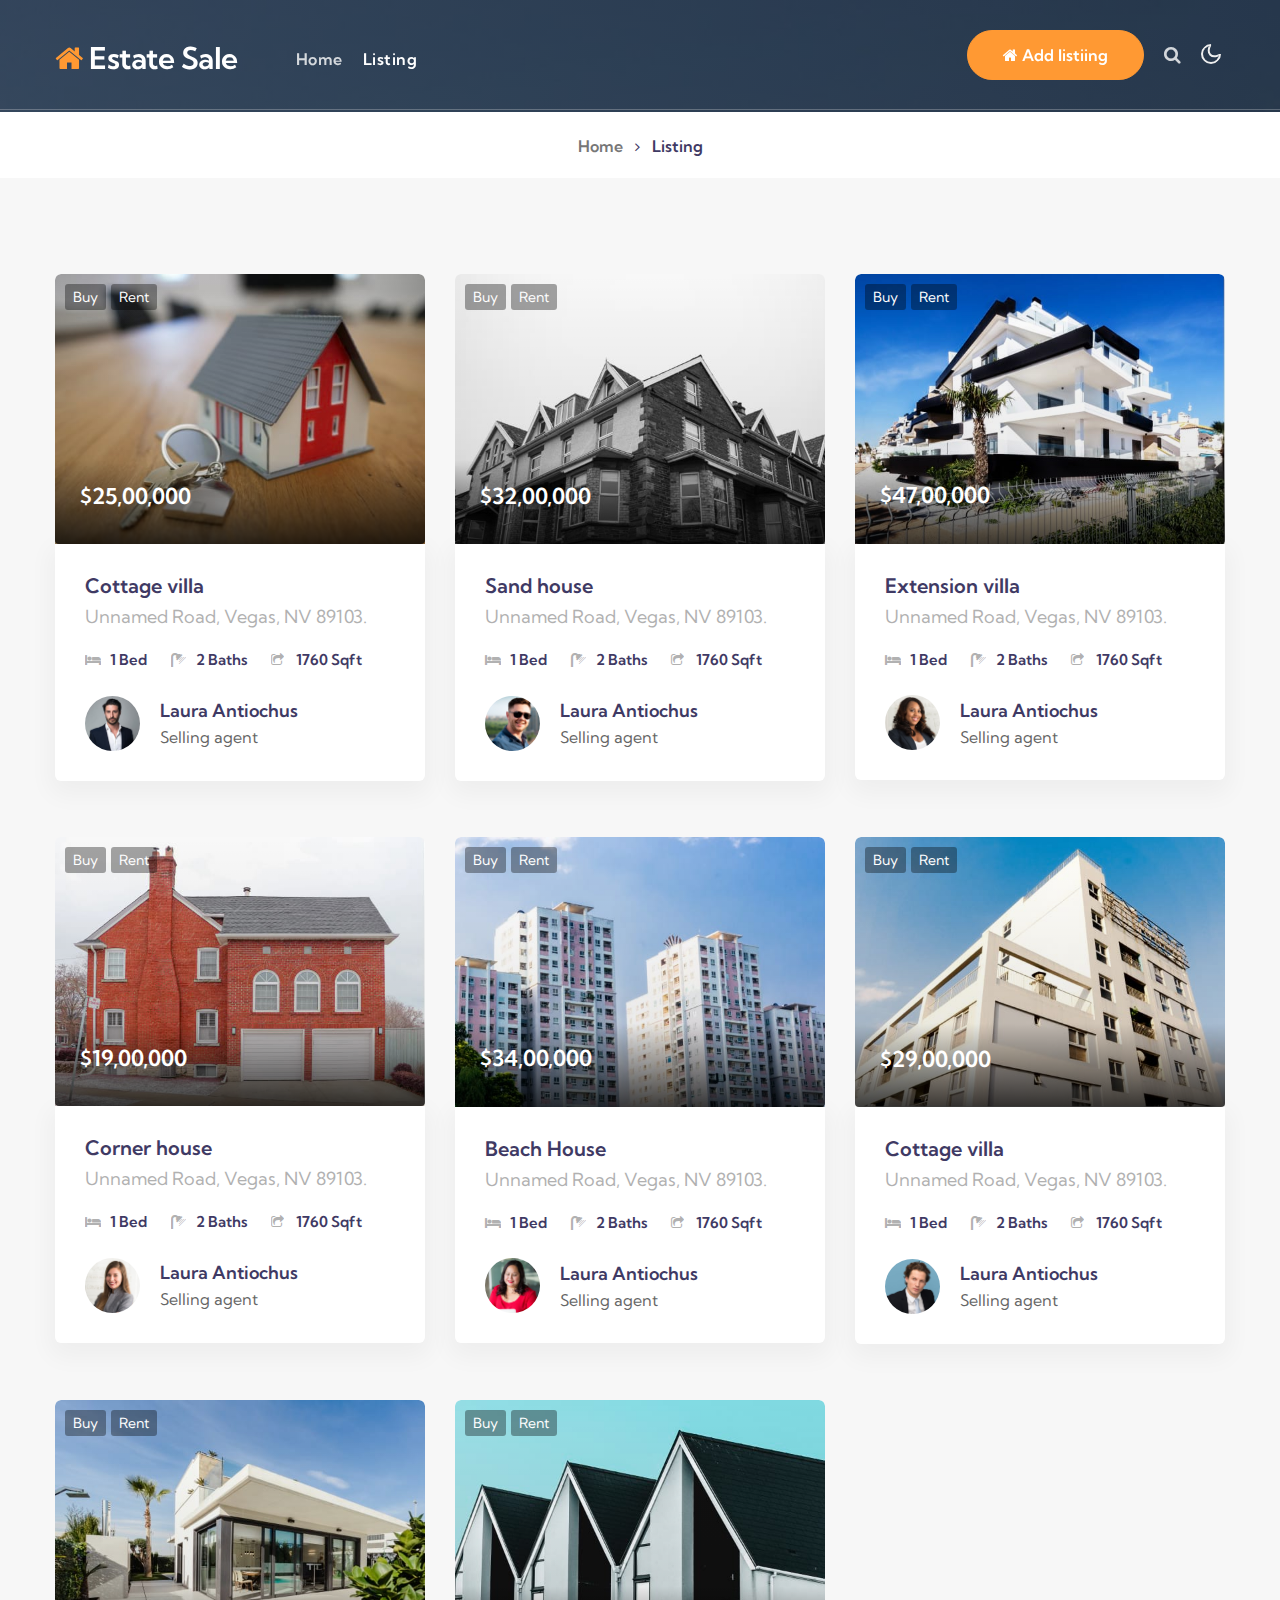
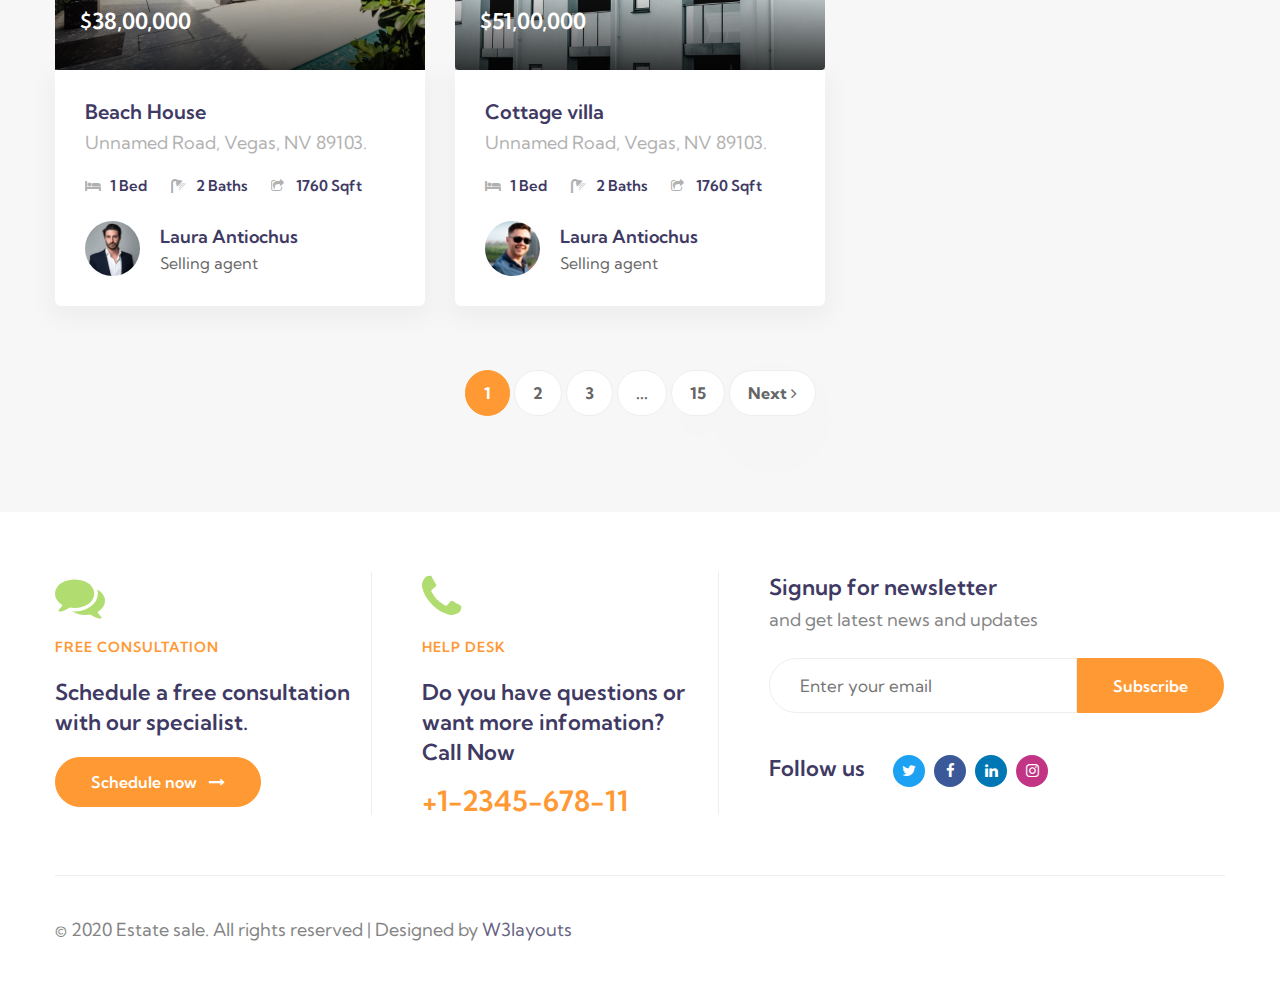
==== commit a43ae7c6: "Actualizacion 4" ====
--- a/estatesale-starter_Free28-10-2020_1078274379/starter/listing.html
+++ b/estatesale-starter_Free28-10-2020_1078274379/starter/listing.html
@@ -45,25 +45,8 @@
                   <li class="nav-item active">
                       <a class="nav-link" href="listing.html">Listing</a>
                   </li>
-                  <li class="nav-item dropdown @@property__active">
-                      <a class="nav-link dropdown-toggle" href="#url" id="navbarDropdown" role="button"
-                          data-toggle="dropdown" aria-haspopup="true" aria-expanded="false">
-                          Property <span class="fa fa-angle-down"></span>
-                      </a>
-                      <div class="dropdown-menu" aria-labelledby="navbarDropdown">
-                          <a class="dropdown-item @@ps__active" href="property-single.html">Single property</a>
-                      </div>
-                  </li>
-                  <li class="nav-item dropdown @@pages__active">
-                      <a class="nav-link dropdown-toggle" href="#url" id="navbarDropdown" role="button"
-                          data-toggle="dropdown" aria-haspopup="true" aria-expanded="false">
-                          Pages <span class="fa fa-angle-down"></span>
-                      </a>
-                      <div class="dropdown-menu" aria-labelledby="navbarDropdown">
-                          <a class="dropdown-item @@about__active" href="about.html">About us</a>
-                          <a class="dropdown-item @@contact__active" href="contact.html">Contact us</a>
-                      </div>
-                  </li>
+                  
+                  
               </ul>
               <div class="top-quote mt-lg-0">
                   <a href="#buytheme" class="btn btn-style btn-primary"><span class="fa fa-home"></span> Add
--- a/estatesale-starter_Free28-10-2020_1078274379/starter/assets/css/style-starter.css
+++ b/estatesale-starter_Free28-10-2020_1078274379/starter/assets/css/style-starter.css
@@ -10403,7 +10403,7 @@
   opacity: 0.95; }
 
 .w3l-cover-3 .top-bottom {
-  background: url(../images/banner.jpg) no-repeat center center;
+  background: url(../images/Fondo.jpg) no-repeat center center;
   background-size: cover;
   min-height: 750px;
   position: relative;
